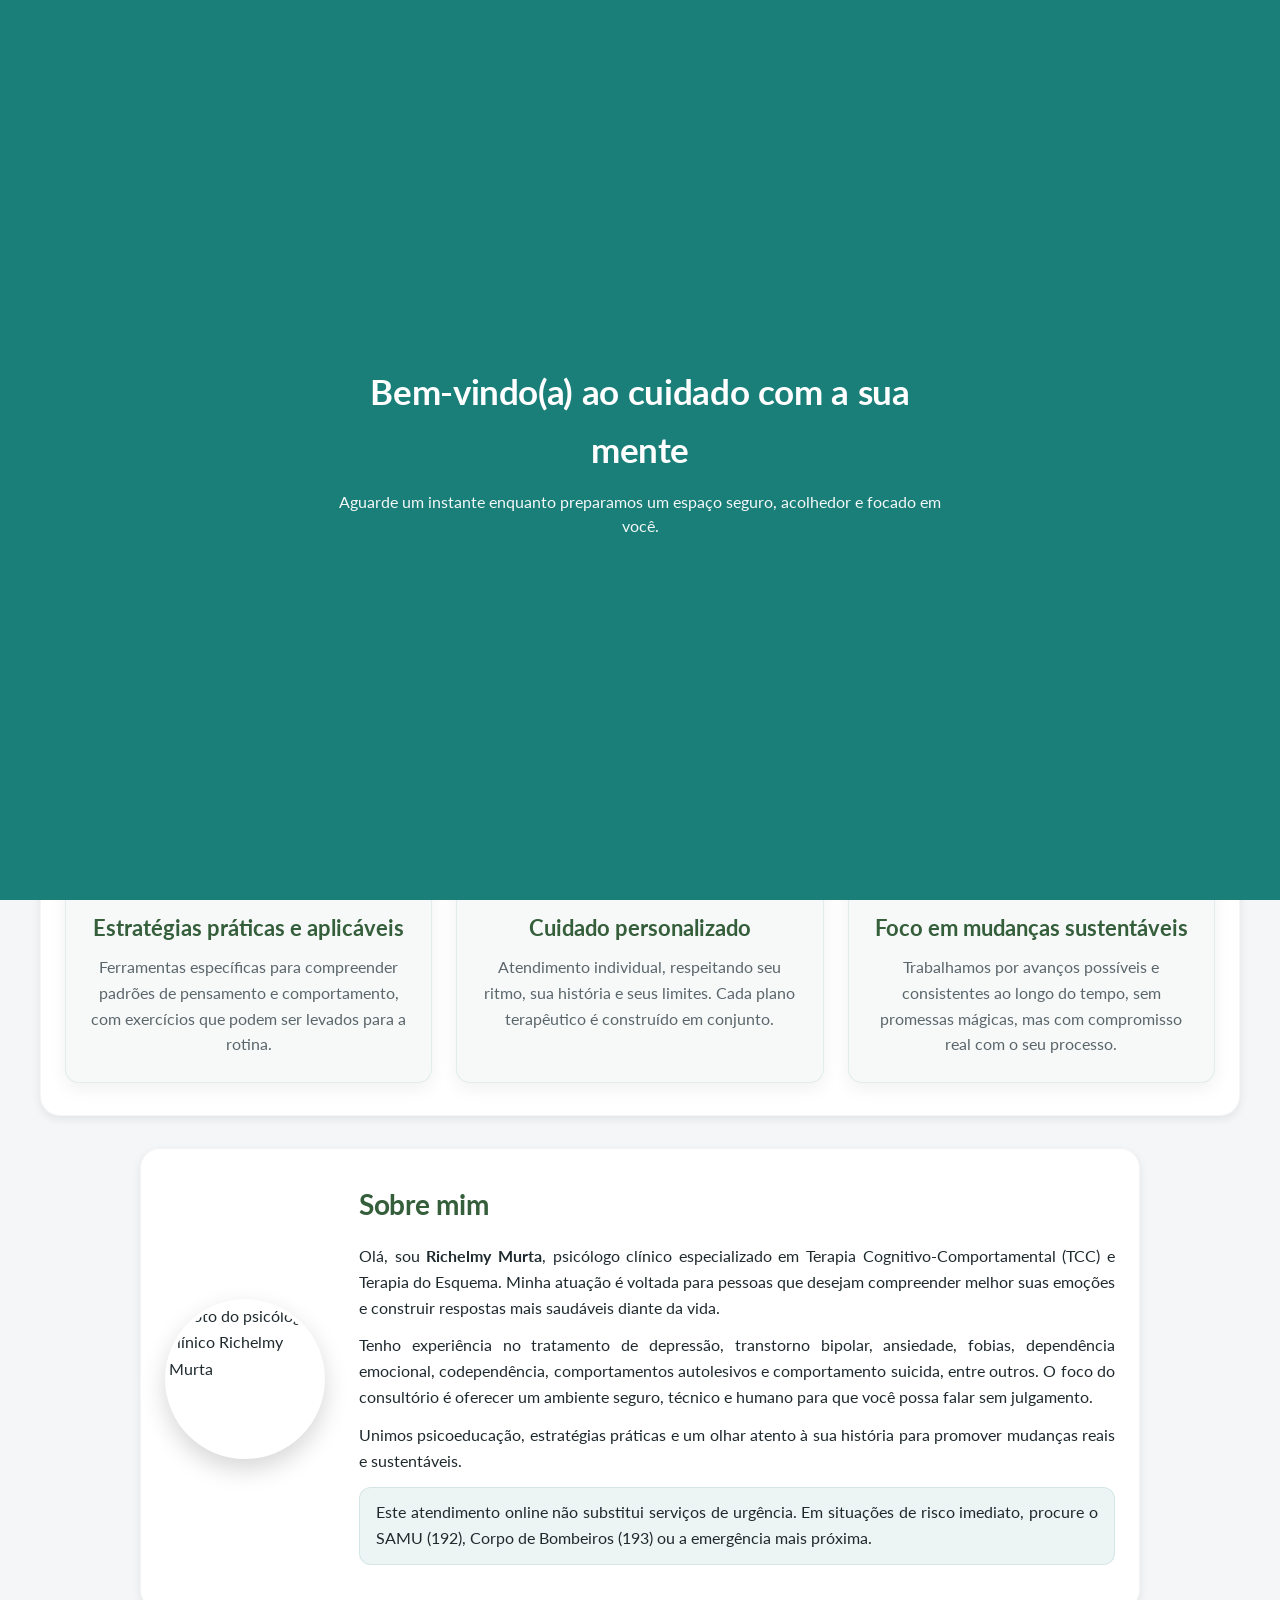
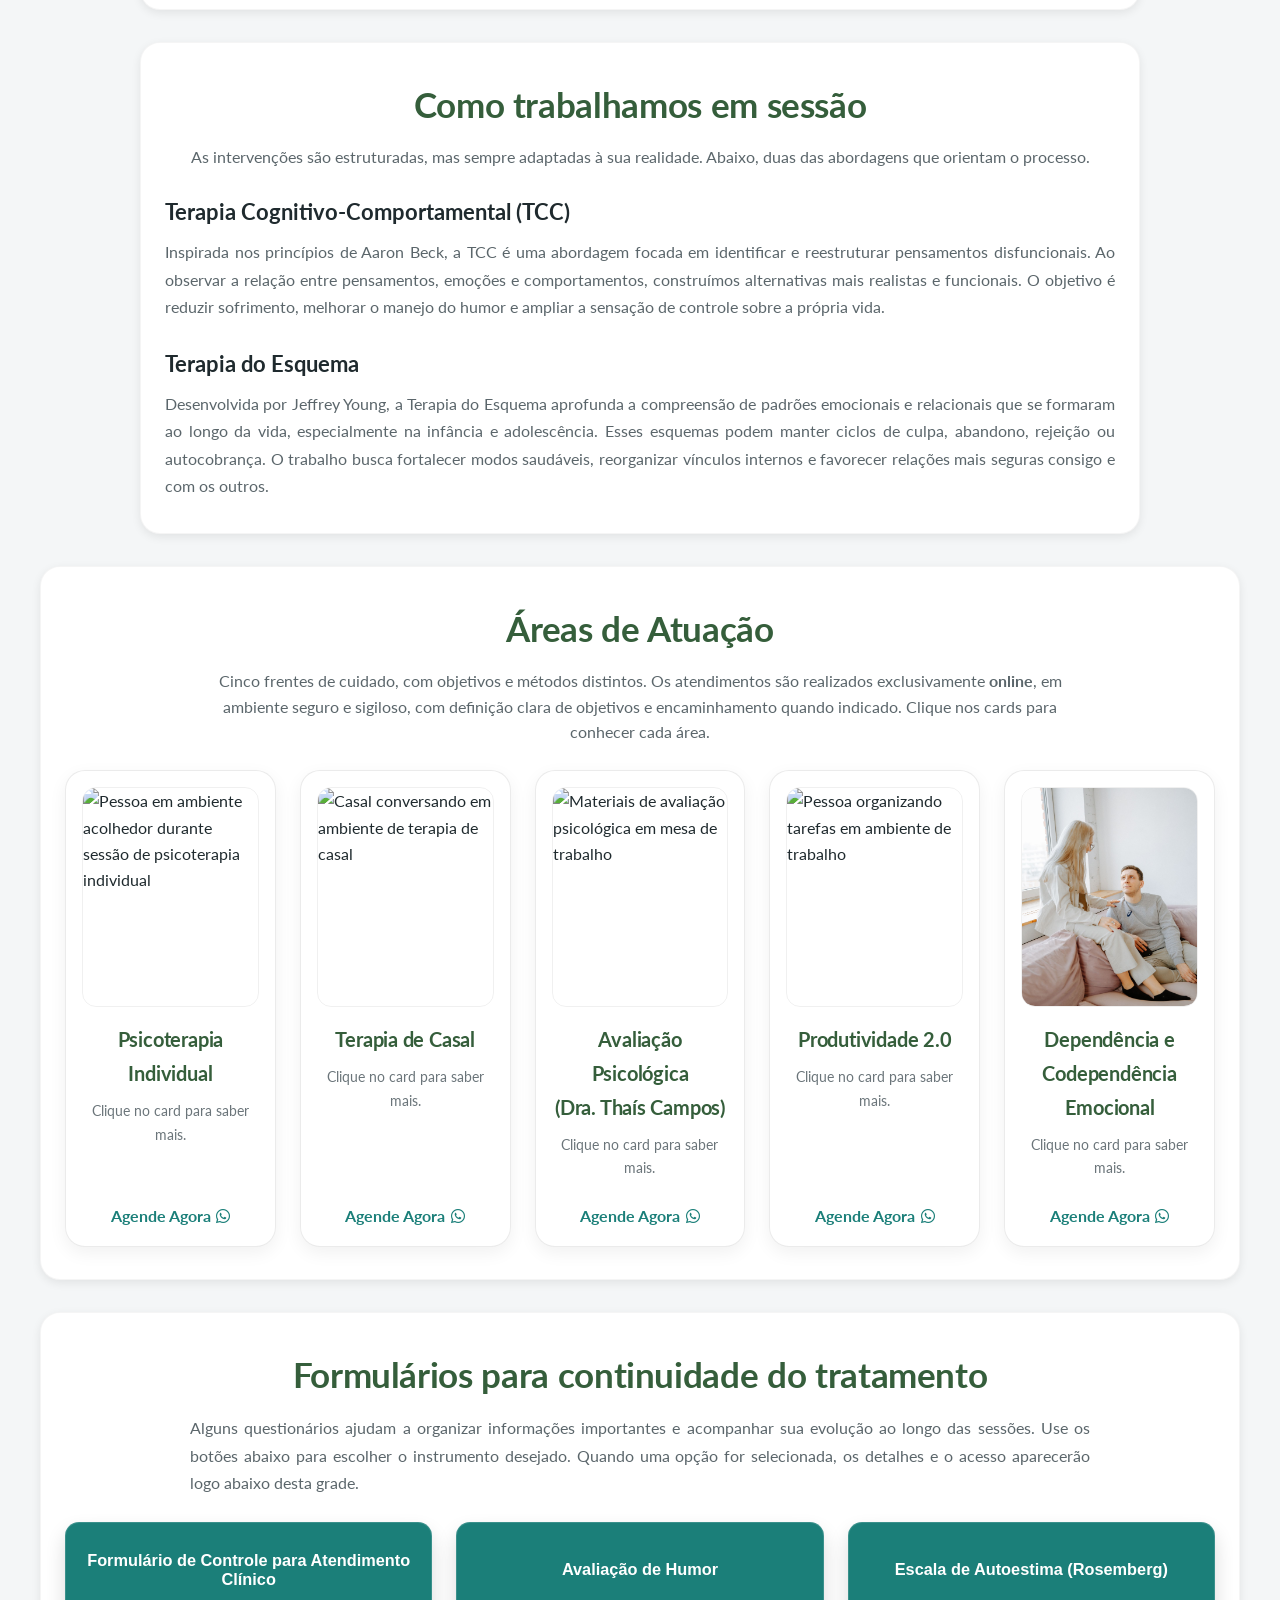
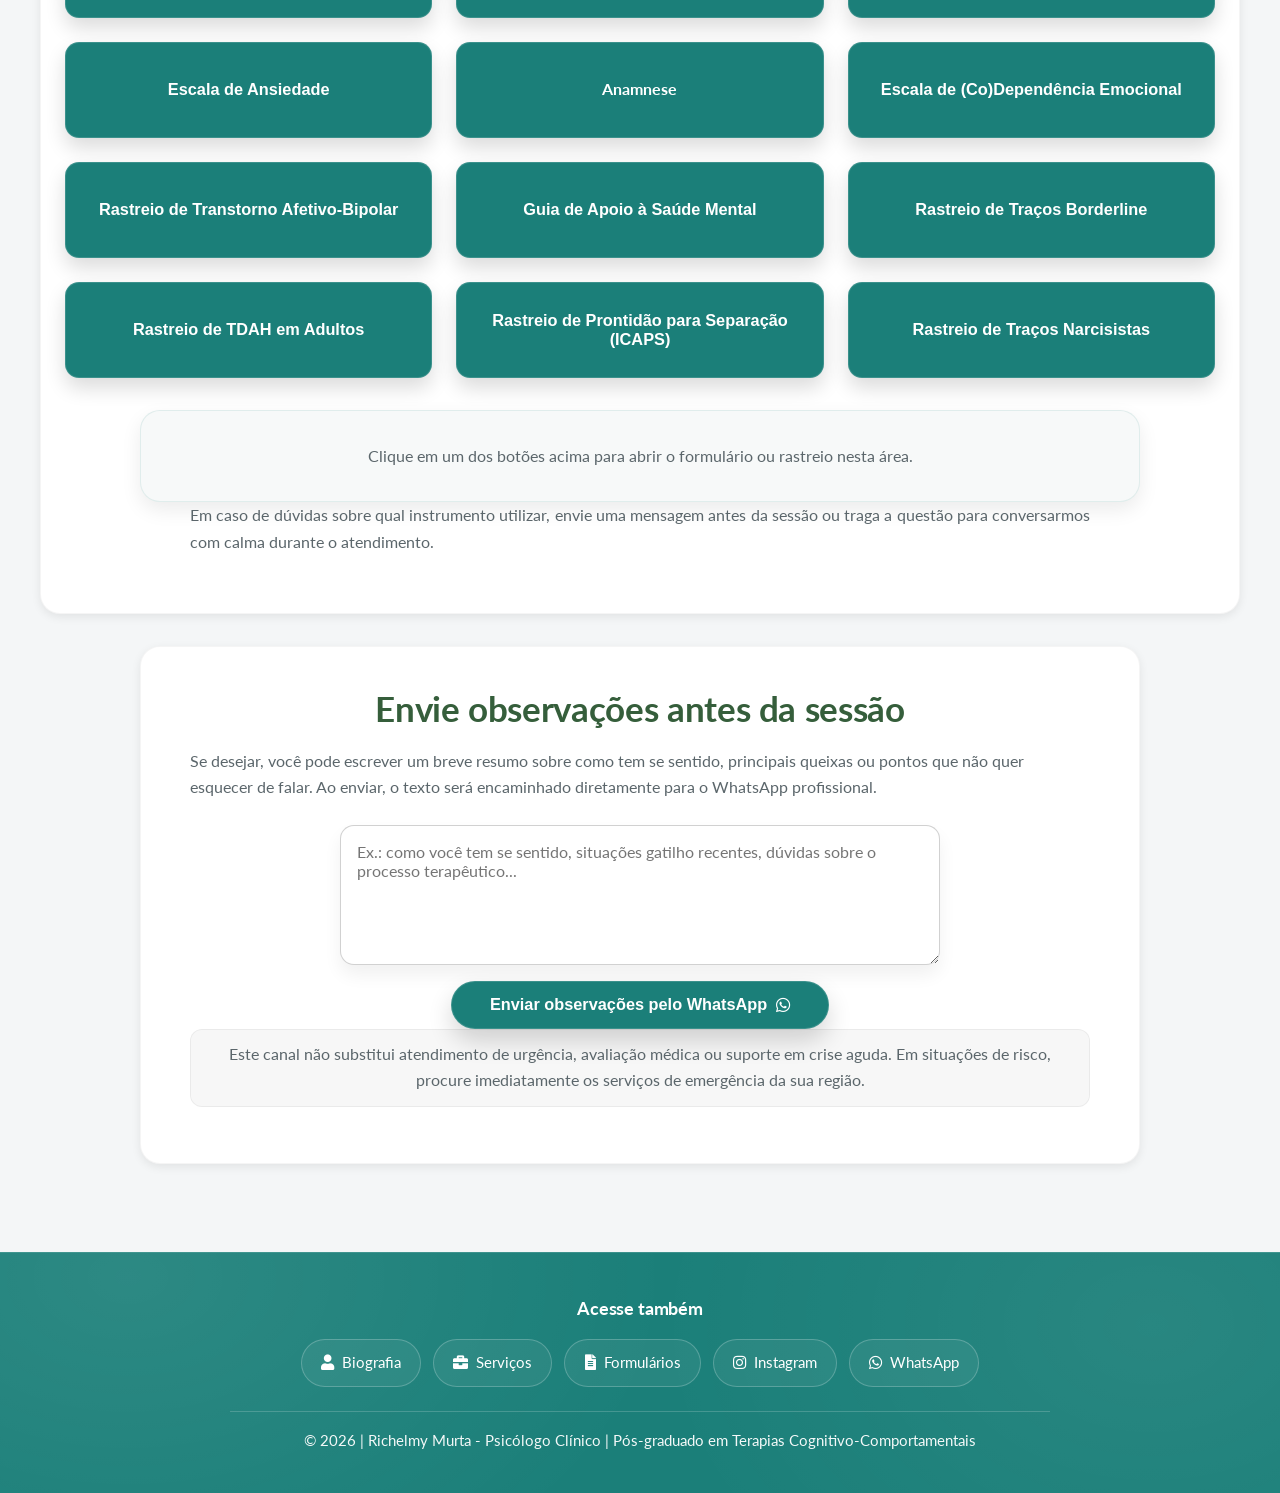
==== index.html @ b931e20b "Preserva BDI-II e normaliza entrada do hub" ====
<!DOCTYPE html>
<html lang="pt-BR">

<head>
    <!--
    CHANGELOG (refatoração premium)
    - UI/UX: tipografia com hierarchy (clamp), grid/spacing consistente, cards mais “premium”, footer refeito (mantendo texto obrigatório literal).
    - Acessibilidade: foco visível, melhorias de semântica, aria-expanded/aria-controls onde faz sentido, skip-link mantido, reduced-motion respeitado.
    - Performance: transições removidas do “*” global (evita custo), imagens com width/height (reduz CLS), Font Awesome com fallback via CDN, JS com guard-clauses.
    - Robustez (antifrágil): fallbacks de abertura do WhatsApp (popup-blocker), validações defensivas, degradação graciosa (noscript).
    - Preservado: splash (3s + fade), toggle cards de serviços (click/teclado), lógica de formulários (abrir/fechar + lazy-load iframe via data-src), envio de observações ao WhatsApp, botão “voltar ao topo”, IDs/âncoras e links originais.
  -->

    <!-- Meta Tags Essenciais -->
    <meta charset="UTF-8" />
    <meta http-equiv="X-UA-Compatible" content="IE=edge" />
    <meta name="viewport" content="width=device-width, initial-scale=1.0" />

    <title>Psicólogo Clínico | TCC & Terapia do Esquema</title>
    <meta name="description" content="Atendimento psicológico acolhedor em TCC e Terapia do Esquema para ansiedade, depressão, codependência emocional, comportamentos autolesivos e comportamento suicida. Consultas online." />

    <!-- Bloquear indexação em buscadores -->
    <meta name="robots" content="noindex, nofollow, noimageindex" />
    <meta name="googlebot" content="noindex, nofollow, noimageindex" />

    <!-- Open Graph para pré-visualização em WhatsApp / Redes -->
    <meta property="og:type" content="website" />
    <meta property="og:title" content="Psicólogo Clínico | TCC & Terapia do Esquema" />
    <meta property="og:description" content="Atendimento psicológico especializado, com foco em segurança emocional, clareza clínica e estratégias práticas para o seu dia a dia." />
    <meta property="og:image" content="https://i.pinimg.com/originals/8b/f8/ff/8bf8ff364dc447b4e60a9e8d92acbba3.jpg" />
    <meta property="og:url" content="https://ricmurtapsicologia.github.io/OnePage-Terapia/" />

    <meta name="theme-color" content="#1b7f79" />
    <link rel="icon" href="https://i.pinimg.com/originals/8b/f8/ff/8bf8ff364dc447b4e60a9e8d92acbba3.jpg" />

    <!-- Fonts -->
    <link rel="preconnect" href="https://fonts.googleapis.com" />
    <link rel="preconnect" href="https://fonts.gstatic.com" crossorigin />
    <link href="https://fonts.googleapis.com/css2?family=Lato:wght@400;700&display=swap" rel="stylesheet" />

    <!-- Font Awesome (fallback robusto via CDN + kit, sem depender de build) -->
    <link rel="stylesheet" href="https://cdnjs.cloudflare.com/ajax/libs/font-awesome/5.15.4/css/all.min.css" referrerpolicy="no-referrer" />
    <script src="https://kit.fontawesome.com/a076d05399.js" crossorigin="anonymous" defer></script>

    <!-- CSS Consolidado (premium + simetria) -->
    <style>
        /* =========================
       1) Design Tokens (TOC visual)
    ========================= */
        :root {
            --bg: #f4f6f7;
            --surface: #ffffff;
            --surface-2: #f7f9f9;

            --text: #1f2a2e;
            --muted: #5b666b;

            --brand: #1b7f79;
            --brand-2: #155f65;

            --accent: #e67e22;
            --accent-2: #d35400;

            --ok: rgba(27, 127, 121, 0.16);
            --ring: rgba(27, 127, 121, 0.35);

            --shadow-sm: 0 3px 10px rgba(0, 0, 0, 0.08);
            --shadow-md: 0 10px 24px rgba(0, 0, 0, 0.12);

            --radius-sm: 10px;
            --radius-md: 14px;
            --radius-xl: 20px;

            --container: 1200px;
            --container-narrow: 1000px;

            /* Sistema de espaçamento consistente */
            --s-1: 4px;
            --s-2: 8px;
            --s-3: 12px;
            --s-4: 16px;
            --s-5: 24px;
            --s-6: 32px;
            --s-7: 40px;

            /* Tipografia */
            --h1: clamp(2rem, 4vw, 3rem);
            --h2: clamp(1.6rem, 2.8vw, 2.2rem);
            --h3: clamp(1.15rem, 2.1vw, 1.4rem);
            --p: clamp(0.98rem, 1.15vw, 1.05rem);
            --small: 0.92rem;
        }

        /* =========================
       2) Reset + Base
    ========================= */
        *,
        *::before,
        *::after {
            box-sizing: border-box;
        }

        html {
            scroll-behavior: smooth;
            font-size: 16px;
        }

        body {
            margin: 0;
            font-family: "Lato", sans-serif;
            background: var(--bg);
            color: var(--text);
            line-height: 1.65;
            overflow-x: hidden;
            -webkit-font-smoothing: antialiased;
            -moz-osx-font-smoothing: grayscale;
            text-rendering: optimizeLegibility;
        }

        img {
            max-width: 100%;
            display: block;
        }

        a {
            color: inherit;
            text-underline-offset: 3px;
        }

        /* Transições: apenas onde agrega (evita custo global) */
        .tfx,
        a,
        button,
        .service,
        .benefit,
        .footer-link,
        .form-btn,
        .external-form-link {
            transition: background-color .25s ease, color .25s ease, border-color .25s ease, transform .25s ease, box-shadow .25s ease, opacity .25s ease;
        }

        /* Preferência de movimento reduzido */
        @media (prefers-reduced-motion: reduce) {
            html {
                scroll-behavior: auto;
            }

            .tfx,
            a,
            button,
            .service,
            .benefit,
            .footer-link,
            .form-btn,
            .external-form-link {
                transition: none !important;
            }

            * {
                animation-duration: 0.01ms !important;
                animation-iteration-count: 1 !important;
            }
        }

        /* =========================
       3) Utilitários
    ========================= */
        .container {
            width: min(100% - 2rem, var(--container));
            margin: 0 auto;
        }

        .container--narrow {
            width: min(100% - 2rem, var(--container-narrow));
            margin: 0 auto;
        }

        .sr-only {
            position: absolute !important;
            width: 1px;
            height: 1px;
            padding: 0;
            margin: -1px;
            overflow: hidden;
            clip: rect(0, 0, 0, 0);
            white-space: nowrap;
            border: 0;
        }

        /* Foco visível consistente */
        :focus-visible {
            outline: none;
            box-shadow: 0 0 0 4px var(--ring);
            border-radius: 10px;
        }

        /* =========================
       4) Skip link
    ========================= */
        .skip-link {
            position: absolute;
            top: -48px;
            left: 0;
            background: var(--brand);
            color: #fff;
            padding: 10px 16px;
            z-index: 10000;
            text-decoration: none;
            border-radius: 0 0 10px 0;
            font-size: 0.92rem;
        }

        .skip-link:focus-visible {
            top: 0;
        }

        /* =========================
       5) Splash
    ========================= */
        @keyframes fadeIn {
            from {
                opacity: 0;
                transform: translateY(18px);
            }

            to {
                opacity: 1;
                transform: translateY(0);
            }
        }

        @keyframes splashOut {
            from {
                opacity: 1;
            }

            to {
                opacity: 0;
                visibility: hidden;
            }
        }

        @keyframes sway {
            0% {
                transform: rotate(0deg);
            }

            50% {
                transform: rotate(2deg);
            }

            100% {
                transform: rotate(0deg);
            }
        }

        #splash {
            position: fixed;
            inset: 0;
            background: var(--brand);
            display: grid;
            place-items: center;
            text-align: center;
            color: #fff;
            z-index: 9999;
            padding: 0 1.5rem;
        }

        #splash .splash-inner {
            max-width: 620px;
            animation: fadeIn 0.9s ease-out;
        }

        #splash h1 {
            font-size: clamp(1.8rem, 3vw, 2.2rem);
            margin: 0 0 var(--s-3);
            letter-spacing: -0.01em;
        }

        #splash p {
            margin: 0 auto;
            font-size: 1rem;
            line-height: 1.5;
            opacity: .95;
        }

        /* =========================
       6) Hero
    ========================= */
        header.hero {
            background: url("https://i.pinimg.com/736x/21/c8/7e/21c87e56bbf43d40dc3605b175fafca3.jpg") no-repeat center/cover;
            min-height: 70vh;
            display: grid;
            place-items: center;
            position: relative;
            color: #fff;
        }

        header.hero::before {
            content: "";
            position: absolute;
            inset: 0;
            background: linear-gradient(180deg, rgba(27, 127, 121, .85), rgba(27, 127, 121, .78));
        }

        .hero-content {
            position: relative;
            z-index: 1;
            width: min(900px, 100% - 2rem);
            text-align: center;
            padding: 1.5rem 1rem;
            animation: fadeIn 1s ease-out;
        }

        .hero-tagline {
            font-size: 0.95rem;
            letter-spacing: 0.16em;
            text-transform: uppercase;
            margin: 0 0 var(--s-3);
            opacity: 0.92;
        }

        .hero-content h1 {
            font-size: var(--h1);
            margin: 0 0 var(--s-3);
            text-shadow: 0 10px 25px rgba(0, 0, 0, 0.35);
        }

        .hero-content p {
            font-size: clamp(1rem, 1.4vw, 1.12rem);
            margin: 0 0 var(--s-5);
            text-shadow: 0 8px 18px rgba(0, 0, 0, 0.25);
            opacity: 0.98;
        }

        .cta-button {
            background-color: var(--accent);
            color: #fff;
            padding: 0.9rem 2.4rem;
            border-radius: 999px;
            text-decoration: none;
            font-size: 1.05rem;
            box-shadow: 0 10px 24px rgba(0, 0, 0, 0.25);
            font-weight: 700;
            display: inline-flex;
            align-items: center;
            justify-content: center;
            gap: 0.55rem;
            border: 1px solid rgba(255, 255, 255, 0.18);
            backface-visibility: hidden;
        }

        .cta-button:hover,
        .cta-button:focus-visible {
            background-color: var(--accent-2);
            transform: translateY(-1px);
            animation: sway .5s ease-in-out;
        }

        /* =========================
       7) Seções / Cards
    ========================= */
        main {
            padding: var(--s-6) 0 calc(var(--s-7) + var(--s-4));
        }

        .section-shell {
            background: var(--surface);
            margin: 0 auto var(--s-6);
            padding: var(--s-6) var(--s-5);
            max-width: var(--container);
            border-radius: var(--radius-xl);
            box-shadow: var(--shadow-sm);
            border: 1px solid rgba(0, 0, 0, 0.04);
        }

        .section-shell--narrow {
            max-width: var(--container-narrow);
        }

        .section-title {
            font-size: var(--h2);
            color: #355e3b;
            margin: 0 0 var(--s-3);
            text-align: center;
            font-weight: 700;
            letter-spacing: -0.01em;
        }

        .section-subtitle {
            font-size: var(--p);
            margin: 0 auto var(--s-5);
            max-width: 900px;
            text-align: center;
            color: var(--muted);
        }

        /* Benefícios */
        .value-proposition .benefits {
            display: grid;
            grid-template-columns: repeat(3, minmax(0, 1fr));
            gap: var(--s-5);
            margin-top: var(--s-5);
        }

        .benefit {
            background: var(--surface-2);
            padding: var(--s-5);
            border-radius: var(--radius-md);
            text-align: center;
            box-shadow: 0 6px 18px rgba(0, 0, 0, 0.06);
            border: 1px solid rgba(27, 127, 121, 0.10);
        }

        .benefit i {
            font-size: 2rem;
            color: var(--brand);
            margin-bottom: var(--s-3);
        }

        .benefit h3 {
            font-size: var(--h3);
            margin: 0 0 var(--s-2);
            color: #355e3b;
        }

        .benefit p {
            font-size: var(--p);
            color: var(--muted);
            margin: 0;
        }

        /* Biografia */
        .biography {
            display: grid;
            grid-template-columns: 170px 1fr;
            gap: var(--s-5);
            align-items: center;
        }

        .biography img {
            width: 160px;
            height: 160px;
            border-radius: 999px;
            object-fit: cover;
            box-shadow: 0 10px 24px rgba(0, 0, 0, 0.16);
            border: 4px solid rgba(255, 255, 255, 0.7);
            background: #fff;
        }

        .biography-content h2 {
            font-size: clamp(1.45rem, 2.2vw, 2rem);
            margin: 0 0 var(--s-4);
            color: #355e3b;
            font-weight: 700;
            letter-spacing: -0.01em;
        }

        .biography-content p {
            font-size: var(--p);
            text-align: justify;
            margin: 0 0 var(--s-3);
            color: var(--text);
        }

        .bio-note {
            font-size: var(--small);
            color: #586469;
            margin-top: var(--s-2);
            padding: var(--s-3) var(--s-4);
            border-radius: 12px;
            background: rgba(27, 127, 121, 0.08);
            border: 1px solid rgba(27, 127, 121, 0.12);
        }

        /* Intervenções */
        .approach-box+.approach-box {
            margin-top: var(--s-5);
        }

        .approach-box h3 {
            font-size: var(--h3);
            margin: 0 0 var(--s-2);
            color: var(--text);
            font-weight: 700;
        }

        .approach-box p {
            font-size: var(--p);
            line-height: 1.75;
            text-align: justify;
            color: var(--muted);
            margin: 0;
        }

        /* =========================
       8) Serviços
    ========================= */
        .services-list {
            display: grid;
            grid-template-columns: repeat(5, minmax(0, 1fr));
            gap: var(--s-5);
            margin-top: var(--s-5);
            align-items: stretch;
        }

        .service {
            background: var(--surface);
            padding: var(--s-4);
            border-radius: var(--radius-xl);
            border: 1px solid rgba(0, 0, 0, 0.08);
            cursor: pointer;
            box-shadow: 0 6px 18px rgba(0, 0, 0, 0.06);
            outline: none;
            display: flex;
            flex-direction: column;
            position: relative;
            min-height: 100%;
            transform: translateZ(0);
        }

        .service:hover {
            transform: translateY(-4px);
            border-color: rgba(27, 127, 121, 0.35);
            box-shadow: var(--shadow-md);
        }

        .service:focus-visible {
            border-color: var(--brand);
            box-shadow: 0 0 0 4px rgba(27, 127, 121, 0.18), var(--shadow-md);
        }

        .service img {
            width: 100%;
            height: 220px;
            object-fit: cover;
            border-radius: 14px;
            margin-bottom: var(--s-4);
            border: 1px solid rgba(0, 0, 0, 0.06);
        }

        .service h3 {
            font-size: clamp(1.08rem, 1.6vw, 1.3rem);
            margin: 0 0 var(--s-2);
            color: #355e3b;
            font-weight: 700;
            text-align: center;
            letter-spacing: -0.01em;
        }

        /* Correção premium (sem alterar lógica): tip visível e texto detalhado mantém o toggle */
        .service .service-tip {
            font-size: 0.9rem;
            text-align: center;
            color: #6b757a;
            margin: 0 0 var(--s-2);
        }

        /* Detalhes do serviço: apenas este parágrafo abre/fecha */
        .service .service-detail {
            font-size: 0.98rem;
            text-align: justify;
            margin: var(--s-2) 0 0;
            line-height: 1.65;
            color: var(--muted);
            display: none;
        }

        .service.is-open .service-detail {
            display: block;
        }

        .service-cta {
            display: inline-flex;
            align-items: center;
            justify-content: center;
            margin-top: auto;
            text-decoration: none;
            font-weight: 700;
            color: var(--brand);
            font-size: 0.98rem;
            padding-top: var(--s-4);
            gap: 0.35rem;
        }

        .service-cta:hover,
        .service-cta:focus-visible {
            text-decoration: underline;
        }

        /* =========================
       9) Formulários
    ========================= */
        .content-description,
        .final-words {
            max-width: 900px;
            margin: 0 auto var(--s-5);
            text-align: justify;
            font-size: var(--p);
            line-height: 1.75;
            color: var(--muted);
        }

        .form-links {
            display: grid;
            grid-template-columns: repeat(3, minmax(0, 1fr));
            gap: var(--s-5);
            margin: var(--s-5) 0 var(--s-6);
        }

        .form-btn {
            display: grid;
            place-items: center;
            padding: 1rem 1rem;
            font-size: 1.02rem;
            color: #ffffff;
            background-color: var(--brand);
            border-radius: var(--radius-md);
            text-decoration: none;
            min-height: 96px;
            text-align: center;
            border: 1px solid rgba(255, 255, 255, 0.14);
            cursor: pointer;
            box-shadow: 0 10px 20px rgba(0, 0, 0, 0.14);
            width: 100%;
        }

        .form-btn:hover,
        .form-btn:focus-visible {
            transform: translateY(-3px);
            box-shadow: 0 18px 26px rgba(0, 0, 0, 0.18);
            background-color: var(--brand-2);
        }

        .form-btn.active {
            background-color: var(--brand-2);
            box-shadow: 0 18px 28px rgba(0, 0, 0, 0.22);
            border-color: rgba(255, 255, 255, 0.25);
        }

        .form-btn strong {
            font-weight: 700;
        }

        .forms-detail-area {
            max-width: var(--container-narrow);
            margin: 0 auto;
            background: var(--surface-2);
            border-radius: var(--radius-xl);
            padding: var(--s-6) var(--s-5);
            box-shadow: 0 8px 20px rgba(0, 0, 0, 0.08);
            border: 1px solid rgba(27, 127, 121, 0.10);
        }

        .forms-hint {
            text-align: center;
            font-size: 1rem;
            color: var(--muted);
            margin: 0;
        }

        .forms-hint.hidden {
            display: none;
        }

        .form-detail {
            display: none;
        }

        .form-detail.active {
            display: block;
        }

        .form-detail h3 {
            font-size: clamp(1.15rem, 1.6vw, 1.3rem);
            color: #355e3b;
            margin: 0 0 var(--s-4);
            text-align: center;
        }

        .form-iframe-wrapper {
            width: 100%;
            border-radius: 14px;
            overflow: hidden;
            border: 1px solid rgba(0, 0, 0, 0.06);
            background: #fff;
            box-shadow: 0 8px 18px rgba(0, 0, 0, 0.10);
        }

        .form-iframe-wrapper iframe {
            width: 100%;
            border: none;
            display: block;
        }

        .external-form-text {
            font-size: 1rem;
            margin: 0 0 var(--s-3);
            text-align: center;
            color: var(--muted);
        }

        .external-form-link {
            display: inline-block;
            margin-top: var(--s-3);
            padding: 0.75rem 1.7rem;
            border-radius: 999px;
            background-color: var(--brand);
            color: #ffffff;
            text-decoration: none;
            font-weight: 700;
            font-size: 0.98rem;
            border: 1px solid rgba(255, 255, 255, 0.14);
            box-shadow: 0 10px 18px rgba(0, 0, 0, 0.12);
        }

        .external-form-link:hover,
        .external-form-link:focus-visible {
            background-color: var(--brand-2);
            transform: translateY(-2px);
            box-shadow: 0 18px 26px rgba(0, 0, 0, 0.18);
        }

        /* =========================
       10) Observações (WhatsApp)
    ========================= */
        .observations p {
            font-size: var(--p);
            margin: 0 auto var(--s-5);
            max-width: 900px;
            color: var(--muted);
        }

        .obs-form {
            display: grid;
            gap: var(--s-4);
            justify-items: center;
        }

        .obs-form textarea {
            width: min(600px, 100%);
            padding: 1rem;
            border: 1px solid rgba(0, 0, 0, 0.18);
            border-radius: var(--radius-md);
            font-size: 1rem;
            min-height: 140px;
            font-family: "Lato", sans-serif;
            resize: vertical;
            background: #fff;
            box-shadow: 0 10px 18px rgba(0, 0, 0, 0.06);
        }

        .obs-form textarea:focus-visible {
            border-color: rgba(27, 127, 121, 0.7);
            box-shadow: 0 0 0 4px rgba(27, 127, 121, 0.14), 0 10px 18px rgba(0, 0, 0, 0.06);
        }

        .obs-form button {
            background-color: var(--brand);
            color: #ffffff;
            padding: 0.85rem 2.4rem;
            border: 1px solid rgba(255, 255, 255, 0.14);
            border-radius: 999px;
            font-size: 1.02rem;
            cursor: pointer;
            display: inline-flex;
            align-items: center;
            justify-content: center;
            gap: 0.55rem;
            font-weight: 700;
            box-shadow: 0 12px 24px rgba(0, 0, 0, 0.16);
        }

        .obs-form button:hover,
        .obs-form button:focus-visible {
            background-color: var(--brand-2);
            transform: translateY(-2px);
            animation: sway 0.5s ease-in-out;
        }

        .obs-note {
            margin-top: var(--s-4);
            font-size: var(--small);
            color: #586469;
            text-align: center;
            max-width: 720px;
            margin-left: auto;
            margin-right: auto;
            padding: var(--s-3) var(--s-4);
            border-radius: 12px;
            background: rgba(0, 0, 0, 0.03);
            border: 1px solid rgba(0, 0, 0, 0.05);
        }

        /* =========================
       11) Footer premium (texto obrigatório literal mantido)
    ========================= */
        footer.footer {
            background: radial-gradient(1200px 800px at 10% 10%, rgba(255, 255, 255, 0.08), transparent 45%),
                radial-gradient(900px 650px at 90% 30%, rgba(255, 255, 255, 0.06), transparent 55%),
                var(--brand);
            color: #ffffff;
            padding: var(--s-7) 1rem;
            text-align: center;
            font-size: 0.95rem;
            line-height: 1.65;
            border-top: 1px solid rgba(255, 255, 255, 0.14);
        }

        .footer-container {
            max-width: var(--container);
            margin: 0 auto;
        }

        .footer-top {
            display: grid;
            gap: var(--s-4);
            justify-items: center;
            margin-bottom: var(--s-5);
        }

        .footer-title {
            font-size: 1.15rem;
            font-weight: 700;
            margin: 0;
            letter-spacing: -0.01em;
        }

        .footer-links {
            display: flex;
            flex-wrap: wrap;
            justify-content: center;
            gap: var(--s-3);
            margin: 0;
            padding: 0;
        }

        .footer-link {
            color: #ffffff;
            text-decoration: none;
            font-size: 0.95rem;
            padding: 0.65rem 1.2rem;
            border: 1px solid rgba(255, 255, 255, 0.22);
            border-radius: 999px;
            display: inline-flex;
            align-items: center;
            gap: 0.5rem;
            background: rgba(255, 255, 255, 0.06);
        }

        .footer-link:hover,
        .footer-link:focus-visible {
            background: rgba(255, 255, 255, 0.12);
            border-color: rgba(255, 255, 255, 0.35);
            transform: translateY(-2px);
        }

        .footer-divider {
            height: 1px;
            width: min(820px, 100%);
            margin: var(--s-5) auto var(--s-4);
            background: rgba(255, 255, 255, 0.18);
            border: 0;
        }

        .footer-text {
            margin: 0;
            opacity: 0.95;
        }

        /* =========================
       12) Botão flutuante topo
    ========================= */
        #scrollTopBtn {
            position: fixed;
            right: 24px;
            bottom: 24px;
            border-radius: 999px;
            border: 1px solid rgba(255, 255, 255, 0.18);
            background-color: var(--brand);
            color: #ffffff;
            display: inline-flex;
            align-items: center;
            justify-content: center;
            padding: 0.55rem 0.95rem;
            gap: 0.5rem;
            box-shadow: 0 14px 26px rgba(0, 0, 0, 0.22);
            cursor: pointer;
            opacity: 0;
            visibility: hidden;
            z-index: 9000;
            font-size: 0.9rem;
            transform: translateY(6px);
        }

        #scrollTopBtn:hover,
        #scrollTopBtn:focus-visible {
            background-color: var(--brand-2);
            transform: translateY(2px);
        }

        #scrollTopBtn.show {
            opacity: 1;
            visibility: visible;
            transform: translateY(0);
        }

        .scroll-label {
            font-weight: 700;
            font-size: 0.85rem;
        }

        /* =========================
       13) Responsividade
    ========================= */
        @media (max-width: 1024px) {
            .services-list {
                grid-template-columns: repeat(2, minmax(0, 1fr));
            }

            .value-proposition .benefits {
                grid-template-columns: repeat(2, minmax(0, 1fr));
            }
        }

        @media (max-width: 900px) {
            .form-links {
                grid-template-columns: repeat(2, minmax(0, 1fr));
            }

            .section-shell {
                padding: var(--s-6) var(--s-4);
            }

            .biography {
                grid-template-columns: 1fr;
                justify-items: center;
                text-align: center;
            }

            .biography-content p {
                text-align: justify;
            }
        }

        @media (max-width: 600px) {
            header.hero {
                min-height: 65vh;
            }

            .form-links {
                grid-template-columns: 1fr;
            }

            .services-list {
                grid-template-columns: 1fr;
            }

            .value-proposition .benefits {
                grid-template-columns: 1fr;
            }

            #scrollTopBtn {
                right: 18px;
                bottom: 18px;
            }
        }
    </style>
</head>

<body>
    <a href="#conteudo-principal" class="skip-link">Ir direto para o conteúdo</a>

    <noscript>
        <div style="background:#fff3cd;color:#664d03;border:1px solid #ffecb5;padding:14px 16px;margin:16px;border-radius:12px;width:min(100% - 2rem, 1000px);margin-left:auto;margin-right:auto;">
            Para abrir os questionários digitais e enviar observações pelo WhatsApp, é necessário ativar o JavaScript no seu navegador.
        </div>
    </noscript>

    <!-- SPLASH SCREEN -->
    <div id="splash" aria-label="Tela de carregamento inicial">
        <div class="splash-inner">
            <h1>Bem-vindo(a) ao cuidado com a sua mente</h1>
            <p>Aguarde um instante enquanto preparamos um espaço seguro, acolhedor e focado em você.</p>
        </div>
    </div>

    <!-- HEADER / HERO -->
    <header class="hero" role="banner">
        <div class="hero-content">
            <p class="hero-tagline">Atendimento psicológico clínico online</p>
            <h1>Transforme Sua Vida Hoje!</h1>
            <p>Supere desafios emocionais com intervenções práticas e personalizadas que promovem equilíbrio e bem-estar.</p>
            <a href="#forms" class="cta-button">
                <span>Agende Sua Consulta Agora</span>
                <i class="fas fa-arrow-down" aria-hidden="true"></i>
            </a>
        </div>
    </header>

    <main id="conteudo-principal" class="container">
        <!-- PROPOSTA DE VALOR / BENEFÍCIOS -->
        <section class="section-shell value-proposition" aria-labelledby="sec-beneficios">
            <h2 id="sec-beneficios" class="section-title">Por que buscar este atendimento psicológico?</h2>
            <p class="section-subtitle">
                Mais do que “conversar sobre problemas”, trabalhamos juntos para organizar pensamentos, regular emoções e construir respostas novas diante de situações antigas.
            </p>
            <div class="benefits">
                <div class="benefit">
                    <i class="fas fa-brain" aria-hidden="true"></i>
                    <h3>Estratégias práticas e aplicáveis</h3>
                    <p>Ferramentas específicas para compreender padrões de pensamento e comportamento, com exercícios que podem ser levados para a rotina.</p>
                </div>
                <div class="benefit">
                    <i class="fas fa-heart" aria-hidden="true"></i>
                    <h3>Cuidado personalizado</h3>
                    <p>Atendimento individual, respeitando seu ritmo, sua história e seus limites. Cada plano terapêutico é construído em conjunto.</p>
                </div>
                <div class="benefit">
                    <i class="fas fa-chart-line" aria-hidden="true"></i>
                    <h3>Foco em mudanças sustentáveis</h3>
                    <p>Trabalhamos por avanços possíveis e consistentes ao longo do tempo, sem promessas mágicas, mas com compromisso real com o seu processo.</p>
                </div>
            </div>
        </section>

        <!-- SOBRE / BIOGRAFIA -->
        <section class="section-shell section-shell--narrow biography container--narrow" id="biografia" aria-labelledby="sec-sobre">
            <img src="https://i.pinimg.com/736x/da/b5/63/dab56383e5343799dcd4df87a4675918.jpg" alt="Foto do psicólogo clínico Richelmy Murta" width="160" height="160" loading="lazy" decoding="async" />
            <div class="biography-content">
                <h2 id="sec-sobre">Sobre mim</h2>
                <p>Olá, sou <strong>Richelmy Murta</strong>, psicólogo clínico especializado em Terapia Cognitivo-Comportamental (TCC) e Terapia do Esquema. Minha atuação é voltada para pessoas que desejam compreender melhor suas emoções e construir respostas mais saudáveis diante da vida.</p>
                <p>Tenho experiência no tratamento de depressão, transtorno bipolar, ansiedade, fobias, dependência emocional, codependência, comportamentos autolesivos e comportamento suicida, entre outros. O foco do consultório é oferecer um ambiente seguro, técnico e humano para que você possa falar sem julgamento.</p>
                <p>Unimos psicoeducação, estratégias práticas e um olhar atento à sua história para promover mudanças reais e sustentáveis.</p>
                <p class="bio-note">Este atendimento online não substitui serviços de urgência. Em situações de risco imediato, procure o SAMU (192), Corpo de Bombeiros (193) ou a emergência mais próxima.</p>
            </div>
        </section>

        <!-- INTERVENÇÕES TERAPÊUTICAS -->
        <section class="section-shell section-shell--narrow approaches container--narrow" id="terapia" aria-labelledby="sec-intervencoes">
            <h2 id="sec-intervencoes" class="section-title">Como trabalhamos em sessão</h2>
            <p class="section-subtitle">
                As intervenções são estruturadas, mas sempre adaptadas à sua realidade. Abaixo, duas das abordagens que orientam o processo.
            </p>
            <div class="approach-box">
                <h3>Terapia Cognitivo-Comportamental (TCC)</h3>
                <p>Inspirada nos princípios de Aaron Beck, a TCC é uma abordagem focada em identificar e reestruturar pensamentos disfuncionais. Ao observar a relação entre pensamentos, emoções e comportamentos, construímos alternativas mais realistas e funcionais. O objetivo é reduzir sofrimento, melhorar o manejo do humor e ampliar a sensação de controle sobre a própria vida.</p>
            </div>
            <div class="approach-box">
                <h3>Terapia do Esquema</h3>
                <p>Desenvolvida por Jeffrey Young, a Terapia do Esquema aprofunda a compreensão de padrões emocionais e relacionais que se formaram ao longo da vida, especialmente na infância e adolescência. Esses esquemas podem manter ciclos de culpa, abandono, rejeição ou autocobrança. O trabalho busca fortalecer modos saudáveis, reorganizar vínculos internos e favorecer relações mais seguras consigo e com os outros.</p>
            </div>
        </section>

        <!-- SERVIÇOS TERAPÊUTICOS -->
        <section class="section-shell services" id="servicos" aria-labelledby="sec-servicos">
            <h2 id="sec-servicos" class="section-title">Áreas de Atuação</h2>
            <p class="section-subtitle">
                Cinco frentes de cuidado, com objetivos e métodos distintos. Os atendimentos são realizados exclusivamente <strong>online</strong>, em ambiente seguro e sigiloso, com definição clara de objetivos e encaminhamento quando indicado. Clique nos cards para conhecer cada área.
            </p>

            <div class="services-list">
                <article class="service" tabindex="0" aria-label="Psicoterapia individual, clique para ver mais detalhes" aria-expanded="false">
                    <img src="https://i.pinimg.com/originals/8b/f8/ff/8bf8ff364dc447b4e60a9e8d92acbba3.jpg" alt="Pessoa em ambiente acolhedor durante sessão de psicoterapia individual" width="640" height="420" loading="lazy" decoding="async" />
                    <h3>Psicoterapia Individual</h3>
                    <p class="service-tip">Clique no card para saber mais.</p>
                    <p class="service-detail" aria-hidden="true">Processo clínico estruturado para compreender padrões de pensamento, emoção e comportamento e construir estratégias compatíveis com seus objetivos. Pode abordar ansiedade, depressão, luto, dificuldades relacionais, regulação emocional, traumas e momentos de transição, com acompanhamento individualizado e revisão periódica do plano terapêutico.</p>
                    <a href="https://api.whatsapp.com/send?phone=5535984640729&text=Olá,%20gostaria%20de%20agendar%20uma%20consulta%20de%20psicoterapia%20individual%20online." class="service-cta">
                        <span>Agende Agora</span>
                        <i class="fab fa-whatsapp" aria-hidden="true"></i>
                    </a>
                </article>

                <article class="service" tabindex="0" aria-label="Terapia de casal, clique para ver mais detalhes" aria-expanded="false">
                    <img src="https://i.pinimg.com/originals/a5/34/0b/a5340bc6c723203b8a4b3d0196c3f1a4.jpg" alt="Casal conversando em ambiente de terapia de casal" width="640" height="420" loading="lazy" decoding="async" />
                    <h3>Terapia de Casal</h3>
                    <p class="service-tip">Clique no card para saber mais.</p>
                    <p class="service-detail" aria-hidden="true">Atendimento voltado à compreensão dos ciclos de conflito, comunicação e necessidades relacionais do casal. O trabalho busca ampliar diálogo, clareza de acordos e capacidade de tomada de decisão, seja para reconstruir o vínculo, reorganizar a convivência ou atravessar processos de separação com maior consciência e respeito.</p>
                    <a href="https://api.whatsapp.com/send?phone=5535984640729&text=Olá,%20gostaria%20de%20agendar%20uma%20sessão%20online%20de%20terapia%20de%20casal." class="service-cta">
                        <span>Agende Agora</span>
                        <i class="fab fa-whatsapp" aria-hidden="true"></i>
                    </a>
                </article>

                <article class="service" tabindex="0" aria-label="Avaliação psicológica com a Dra. Thaís Campos, clique para ver mais detalhes" aria-expanded="false">
                    <img src="https://i.pinimg.com/originals/c4/13/5f/c4135fa75b6a0f990413a9f0b8c5e14c.jpg" alt="Materiais de avaliação psicológica em mesa de trabalho" width="640" height="420" loading="lazy" decoding="async" />
                    <h3>Avaliação Psicológica<br />(Dra. Thaís Campos)</h3>
                    <p class="service-tip">Clique no card para saber mais.</p>
                    <p class="service-detail" aria-hidden="true">Processo técnico conduzido pela Dra. Thaís Campos, com definição de demanda, seleção de métodos e integração das informações obtidas. Pode contribuir para a compreensão de aspectos emocionais, cognitivos e comportamentais, formulação de hipóteses e planejamento de condutas, dentro dos limites éticos e técnicos da avaliação psicológica.</p>
                    <a href="https://api.whatsapp.com/send?phone=5535984647323&text=Olá,%20gostaria%20de%20agendar%20uma%20avaliação%20psicológica%20online." class="service-cta">
                        <span>Agende Agora</span>
                        <i class="fab fa-whatsapp" aria-hidden="true"></i>
                    </a>
                </article>

                <article class="service" tabindex="0" aria-label="Programa Produtividade 2.0, clique para ver mais detalhes" aria-expanded="false">
                    <img src="https://images.pexels.com/photos/2102416/pexels-photo-2102416.jpeg?auto=compress&cs=tinysrgb&dpr=2&h=750&w=1260" alt="Pessoa organizando tarefas em ambiente de trabalho" width="640" height="420" loading="lazy" decoding="async" />
                    <h3>Produtividade 2.0</h3>
                    <p class="service-tip">Clique no card para saber mais.</p>
                    <p class="service-detail" aria-hidden="true">Programa voltado à relação entre desempenho, organização e saúde emocional. Trabalha planejamento de rotina, prioridades, atenção, procrastinação, limites e prevenção de sobrecarga, buscando um modo de produzir com mais consistência sem transformar produtividade em autocobrança permanente.</p>
                    <a href="https://api.whatsapp.com/send?phone=5535984640729&text=Olá,%20gostaria%20de%20agendar%20uma%20consulta%20online%20do%20programa%20Produtividade%202.0." class="service-cta">
                        <span>Agende Agora</span>
                        <i class="fab fa-whatsapp" aria-hidden="true"></i>
                    </a>
                </article>

      <article class="service" tabindex="0" aria-label="Dependência e codependência emocional, clique para ver mais detalhes" aria-expanded="false">
          <img src="assets/dependencia-codependencia-casal-v2.jpg?v=2026090604" alt="Homem e mulher em momento de apoio emocional, vínculo e conversa acolhedora" width="640" height="420" loading="lazy" decoding="async" />
          <h3>Dependência e Codependência Emocional</h3>
          <p class="service-tip">Clique no card para saber mais.</p>
          <p class="service-detail" aria-hidden="true">Atendimento voltado a padrões de vínculo marcados por medo de abandono, dificuldade de estabelecer limites, necessidade excessiva de validação, autocancelamento ou permanência em relações que geram sofrimento. O processo busca ampliar autonomia emocional, reconhecer padrões repetitivos, fortalecer limites e construir relações mais recíprocas e seguras, sem reduzir a história da pessoa a um rótulo.</p>
          <a href="https://api.whatsapp.com/send?phone=5535984640729&amp;text=Ol%C3%A1%2C%20gostaria%20de%20saber%20mais%20sobre%20atendimento%20para%20depend%C3%AAncia%20e%20codepend%C3%AAncia%20emocional." class="service-cta">
              <span>Agende Agora</span>
              <i class="fab fa-whatsapp" aria-hidden="true"></i>
          </a>
      </article>
            </div>
        </section>

        <!-- Seção de Formulários -->
        <section class="section-shell content" id="forms" aria-labelledby="sec-formularios">
            <h2 id="sec-formularios" class="section-title">Formulários para continuidade do tratamento</h2>
            <p class="content-description">
                Alguns questionários ajudam a organizar informações importantes e acompanhar sua evolução ao longo das sessões. Use os botões abaixo para escolher o instrumento desejado. Quando uma opção for selecionada, os detalhes e o acesso aparecerão logo abaixo desta grade.
            </p>

            <!-- BOTÕES EM GRADE -->
            <div class="form-links">
                <button class="form-btn" type="button" data-target="form-controle"><strong>Formulário de Controle para Atendimento Clínico</strong></button>
                <button class="form-btn" type="button" data-target="form-humor"><strong>Avaliação de Humor</strong></button>
                <button class="form-btn" type="button" data-target="form-autoestima"><strong>Escala de Autoestima (Rosemberg)</strong></button>
                <button class="form-btn" type="button" data-target="form-ansiedade"><strong>Escala de Ansiedade</strong></button>
                <a class="form-btn" href="./anamnese.html"><strong>Anamnese</strong></a>
                <button class="form-btn" type="button" data-target="form-codep"><strong>Escala de (Co)Dependência Emocional</strong></button>
                <button class="form-btn" type="button" data-target="form-tab"><strong>Rastreio de Transtorno Afetivo-Bipolar</strong></button>
                <button class="form-btn" type="button" data-target="form-guia"><strong>Guia de Apoio à Saúde Mental</strong></button>
                <button class="form-btn" type="button" data-target="form-borderline"><strong>Rastreio de Traços Borderline</strong></button>
                <button class="form-btn" type="button" data-target="form-tdah"><strong>Rastreio de TDAH em Adultos</strong></button>
                <button class="form-btn" type="button" data-target="form-icaps"><strong>Rastreio de Prontidão para Separação (ICAPS)</strong></button>
                <button class="form-btn" type="button" data-target="form-narcisismo"><strong>Rastreio de Traços Narcisistas</strong></button>
            </div>

            <!-- ÁREA DE EXIBIÇÃO DOS FORMULÁRIOS -->
            <div class="forms-detail-area" id="formsDetailArea">
                <p class="forms-hint" id="formsHint">Clique em um dos botões acima para abrir o formulário ou rastreio nesta área.</p>

                <!-- Formulário de Controle -->
                <div class="form-detail" id="form-controle">
          <h3>Formulário de Controle para Atendimento Clínico</h3>
          <p class="external-form-text">A aplicação ocorre em uma página clínica própria da Jornada Terapêutica, com interface consistente e foco no questionário.</p>
          <div style="text-align:center;">
              <a class="external-form-link" href="./monitoramento.html?instrument=controle">
                  Abrir dados para atendimento
              </a>
          </div>
      </div>

                <!-- Avaliação de Humor -->
                <div class="form-detail" id="form-humor">
          <h3>Humor e sintomas depressivos</h3>
          <p class="external-form-text">A aplicação ocorre em uma página clínica própria da Jornada Terapêutica, com interface consistente e foco no questionário.</p>
          <div style="text-align:center;">
              <a class="external-form-link" href="./monitoramento.html?instrument=humor">
                  Abrir rastreio de humor
              </a>
          </div>
      </div>

                <!-- Autoestima -->
                <div class="form-detail" id="form-autoestima">
          <h3>Escala de Autoestima de Rosemberg</h3>
          <p class="external-form-text">A aplicação ocorre em uma página clínica própria da Jornada Terapêutica, com interface consistente e foco no questionário.</p>
          <div style="text-align:center;">
              <a class="external-form-link" href="./monitoramento.html?instrument=autoestima">
                  Abrir Monitoramento de Autoestima
              </a>
          </div>
      </div>

                <!-- Ansiedade -->
                <div class="form-detail" id="form-ansiedade">
          <h3>Escala de Ansiedade</h3>
          <p class="external-form-text">A aplicação ocorre em uma página clínica própria da Jornada Terapêutica, com interface consistente e foco no questionário.</p>
          <div style="text-align:center;">
              <a class="external-form-link" href="./monitoramento.html?instrument=ansiedade">
                  Abrir Monitoramento de Ansiedade
              </a>
          </div>
      </div>
                <!-- Escala de (Co)Dependência Emocional -->
                <div class="form-detail" id="form-codep">
                    <h3>Escala de (Co)Dependência Emocional</h3>
                    <p class="external-form-text">Este formulário é aberto em uma página dedicada, para melhor visualização.</p>
                    <div style="text-align:center;">
                        <a class="external-form-link" href="https://ricmurtapsicologia.github.io/Escala-de-Co-Depenpencia-Emocional/" target="_blank" rel="noopener noreferrer">
                            Abrir Escala de (Co)Dependência Emocional
                        </a>
                    </div>
                </div>

                <!-- TAB -->
                <div class="form-detail" id="form-tab">
                    <h3>Rastreio de Transtorno Afetivo-Bipolar</h3>
                    <p class="external-form-text">O rastreio completo para Transtorno Afetivo-Bipolar é realizado em uma página específica.</p>
                    <div style="text-align:center;">
                        <a class="external-form-link" href="https://ricmurtapsicologia.github.io/tab-bateria-integrada/" target="_blank" rel="noopener noreferrer">
                            Abrir Rastreio de TAB
                        </a>
                    </div>
                </div>

                <!-- Guia de Apoio -->
                <div class="form-detail" id="form-guia">
                    <h3>Guia de Apoio à Saúde Mental</h3>
                    <p class="external-form-text">Material psicoeducativo em formato de guia interativo.</p>
                    <div style="text-align:center;">
                        <a class="external-form-link" href="https://ricmurtapsicologia.github.io/Guia-de-Apoio-a-Saude-Mental/" target="_blank" rel="noopener noreferrer">
                            Abrir Guia de Apoio à Saúde Mental
                        </a>
                    </div>
                </div>

                <!-- Borderline -->
                <div class="form-detail" id="form-borderline">
                    <h3>Rastreio de Traços Borderline</h3>
                    <p class="external-form-text">Inventário clínico para rastreio de traços de personalidade borderline.</p>
                    <div style="text-align:center;">
                        <a class="external-form-link" href="https://ricmurtapsicologia.github.io/Inventario-de-Tracos-Borderline/" target="_blank" rel="noopener noreferrer">
                            Abrir Rastreio de Traços Borderline
                        </a>
                    </div>
                </div>

                <!-- TDAH -->
                <div class="form-detail" id="form-tdah">
                    <h3>Rastreio de TDAH em Adultos</h3>
                    <p class="external-form-text">Bateria integrada para rastreio clínico de TDAH em adultos.</p>
                    <div style="text-align:center;">
                        <a class="external-form-link" href="https://ricmurtapsicologia.github.io/rastreioTDAH/" target="_blank" rel="noopener noreferrer">
                            Abrir Rastreio de TDAH em Adultos
                        </a>
                    </div>
                </div>

                <!-- ICAPS -->
                <div class="form-detail" id="form-icaps">
                    <h3>Rastreio de Prontidão para Separação (ICAPS)</h3>
                    <p class="external-form-text">Instrumento clínico para avaliação de prontidão para separação de casais.</p>
                    <div style="text-align:center;">
                        <a class="external-form-link" href="https://ricmurtapsicologia.github.io/ICAPS/" target="_blank" rel="noopener noreferrer">
                            Abrir ICAPS
                        </a>
                    </div>
                </div>

                <!-- Narcisismo -->
                <div class="form-detail" id="form-narcisismo">
                    <h3>Rastreio de Traços Narcisistas</h3>
                    <p class="external-form-text">Bateria clínica para rastreio de traços narcisistas, com devolutivas psicoeducativas.</p>
                    <div style="text-align:center;">
                        <a class="external-form-link" href="https://ricmurtapsicologia.github.io/bateria.narcisismo/" target="_blank" rel="noopener noreferrer">
                            Abrir Rastreio de Traços Narcisistas
                        </a>
                    </div>
                </div>
            </div>

            <p class="final-words">
                Em caso de dúvidas sobre qual instrumento utilizar, envie uma mensagem antes da sessão ou traga a questão para conversarmos com calma durante o atendimento.
            </p>
        </section>

        <!-- Seção Observações -> Envio para WhatsApp -->
        <section class="section-shell section-shell--narrow observations container--narrow" id="observacoes" aria-labelledby="sec-observacoes">
            <h2 id="sec-observacoes" class="section-title">Envie observações antes da sessão</h2>
            <p>
                Se desejar, você pode escrever um breve resumo sobre como tem se sentido, principais queixas ou pontos que não quer esquecer de falar. Ao enviar, o texto será encaminhado diretamente para o WhatsApp profissional.
            </p>
            <form class="obs-form" id="obsForm">
                <label class="sr-only" for="observacoesText">Campo para escrever suas observações</label>
                <textarea id="observacoesText" placeholder="Ex.: como você tem se sentido, situações gatilho recentes, dúvidas sobre o processo terapêutico..." required></textarea>
                <button type="submit">
                    <span>Enviar observações pelo WhatsApp</span>
                    <i class="fab fa-whatsapp" aria-hidden="true"></i>
                </button>
            </form>
            <p class="obs-note">
                Este canal não substitui atendimento de urgência, avaliação médica ou suporte em crise aguda. Em situações de risco, procure imediatamente os serviços de emergência da sua região.
            </p>
        </section>
    </main>

    <!-- FOOTER (premium) -->
    <footer class="footer" role="contentinfo">
        <div class="footer-container">
            <div class="footer-top">
                <p class="footer-title">Acesse também</p>

                <nav class="footer-links" aria-label="Links rápidos do rodapé">
                    <a href="#biografia" class="footer-link"><i class="fas fa-user" aria-hidden="true"></i><span>Biografia</span></a>
                    <a href="#servicos" class="footer-link"><i class="fas fa-briefcase" aria-hidden="true"></i><span>Serviços</span></a>
                    <a href="#forms" class="footer-link"><i class="fas fa-file-alt" aria-hidden="true"></i><span>Formulários</span></a>
                    <a href="https://www.instagram.com/ricmurtapsicologia/" target="_blank" rel="noopener noreferrer" class="footer-link"><i class="fab fa-instagram" aria-hidden="true"></i><span>Instagram</span></a>
                    <a href="https://api.whatsapp.com/send?phone=5535984640729&text=Olá,%20gostaria%20de%20agendar%20um%20horário%20online!" target="_blank" rel="noopener noreferrer" class="footer-link"><i class="fab fa-whatsapp" aria-hidden="true"></i><span>WhatsApp</span></a>
                </nav>
            </div>

            <hr class="footer-divider" />

            <!-- Texto obrigatório literal e intocável -->
            <p class="footer-text">© 2026 | Richelmy Murta - Psicólogo Clínico | Pós-graduado em Terapias Cognitivo-Comportamentais</p>
        </div>
    </footer>

    <!-- BOTÃO FLUTUANTE VOLTAR AO TOPO -->
    <button id="scrollTopBtn" aria-label="Voltar para o topo da página" type="button">
        <i class="fas fa-arrow-up" aria-hidden="true"></i>
        <span class="scroll-label">Voltar ao topo</span>
    </button>

    <!-- JavaScript (ES6+), preservando funcionalidades + redundâncias antifrágeis -->
    <script type="module">
        // =========================
        // Splash (preservado: 3s + fade)
        // =========================
        const removeSplash = () => {
            const splash = document.getElementById("splash");
            if (!splash) return;
            splash.style.animation = "splashOut 0.6s forwards";
            setTimeout(() => splash?.remove?.(), 650);
        };

        window.addEventListener("load", () => {
            setTimeout(removeSplash, 3000);
        });

        // =========================
        // Helpers antifrágeis
        // =========================
        const safeOpen = (url) => {
            // Tolerância a falhas: se popup bloquear, degradar para navegação normal
            try {
                const w = window.open(url, "_blank", "noopener,noreferrer");
                if (!w) window.location.href = url;
            } catch {
                window.location.href = url;
            }
        };

        const qs = (sel, root = document) => root.querySelector(sel);
        const qsa = (sel, root = document) => Array.from(root.querySelectorAll(sel));

        // =========================
        // DOM Ready
        // =========================
        document.addEventListener("DOMContentLoaded", () => {
            // -------------------------
            // Serviços: toggle (click + teclado) preservado
            // -------------------------
            const serviceCards = qsa(".service");

            const toggleServiceCard = (card) => {
                if (!card) return;
                const willOpen = !card.classList.contains("is-open");
                card.classList.toggle("is-open", willOpen);

                // acessibilidade: estado do card
                card.setAttribute("aria-expanded", String(willOpen));

                const detail = qs(".service-detail", card);
                if (detail) detail.setAttribute("aria-hidden", String(!willOpen));
            };

            serviceCards.forEach((card) => {
                card.addEventListener("click", () => toggleServiceCard(card));
                card.addEventListener("keydown", (event) => {
                    const isEnter = event.key === "Enter";
                    const isSpace = event.key === " ";
                    if (isEnter || isSpace) {
                        event.preventDefault();
                        toggleServiceCard(card);
                    }
                });
            });

            // -------------------------
            // Observações -> WhatsApp (preservado)
            // -------------------------
            const obsForm = qs("#obsForm");
            if (obsForm) {
                obsForm.addEventListener("submit", (event) => {
                    event.preventDefault();

                    const textarea = qs("#observacoesText");
                    if (!textarea) return;

                    const text = textarea.value.trim();
                    if (text.length === 0) {
                        alert("Por favor, escreva ao menos uma frase sobre como você está antes de enviar.");
                        return;
                    }

                    const url = `https://api.whatsapp.com/send?phone=5535984640729&text=${encodeURIComponent(text)}`;
                    safeOpen(url);
                    textarea.value = "";
                });
            }

            // -------------------------
            // Formulários: abrir/fechar + lazy-load iframe (preservado)
            // -------------------------
            const formButtons = qsa(".form-btn");
            const formDetails = qsa(".form-detail");
            const formsHint = qs("#formsHint");
            const formsDetailArea = qs("#formsDetailArea");

            const closeAllForms = () => {
                formButtons.forEach((b) => b.classList.remove("active"));
                formDetails.forEach((d) => d.classList.remove("active"));
                formsHint?.classList.remove("hidden");
            };

            const openFormDetail = (targetId) => {
                let anyActive = false;

                formDetails.forEach((detail) => {
                    const isTarget = detail.id === targetId;
                    detail.classList.toggle("active", isTarget);
                    if (isTarget) {
                        anyActive = true;
                        const iframe = detail.querySelector("iframe[data-src]");
                        if (iframe && !iframe.src) iframe.src = iframe.dataset.src;
                    }
                });

                if (formsHint) formsHint.classList.toggle("hidden", anyActive);

                if (formsDetailArea && anyActive) {
                    formsDetailArea.scrollIntoView({
                        behavior: "smooth",
                        block: "start"
                    });
                }
            };

            formButtons.forEach((btn) => {
                btn.addEventListener("click", () => {
                    const targetId = btn.dataset.target;
                    if (!targetId) return;

                    const isAlreadyActive = btn.classList.contains("active");

                    if (isAlreadyActive) {
                        closeAllForms();
                        return;
                    }

                    formButtons.forEach((b) => b.classList.toggle("active", b === btn));
                    openFormDetail(targetId);
                });
            });

            // -------------------------
            // Botão flutuante "voltar ao topo" (preservado)
            // -------------------------
            const scrollBtn = qs("#scrollTopBtn");

            const toggleScrollBtn = () => {
                if (!scrollBtn) return;
                scrollBtn.classList.toggle("show", window.scrollY > 300);
            };

            window.addEventListener("scroll", toggleScrollBtn, {
                passive: true
            });
            toggleScrollBtn();

            scrollBtn?.addEventListener("click", () => {
                window.scrollTo({
                    top: 0,
                    behavior: "smooth"
                });
            });
        });
    </script>
</body>

</html>
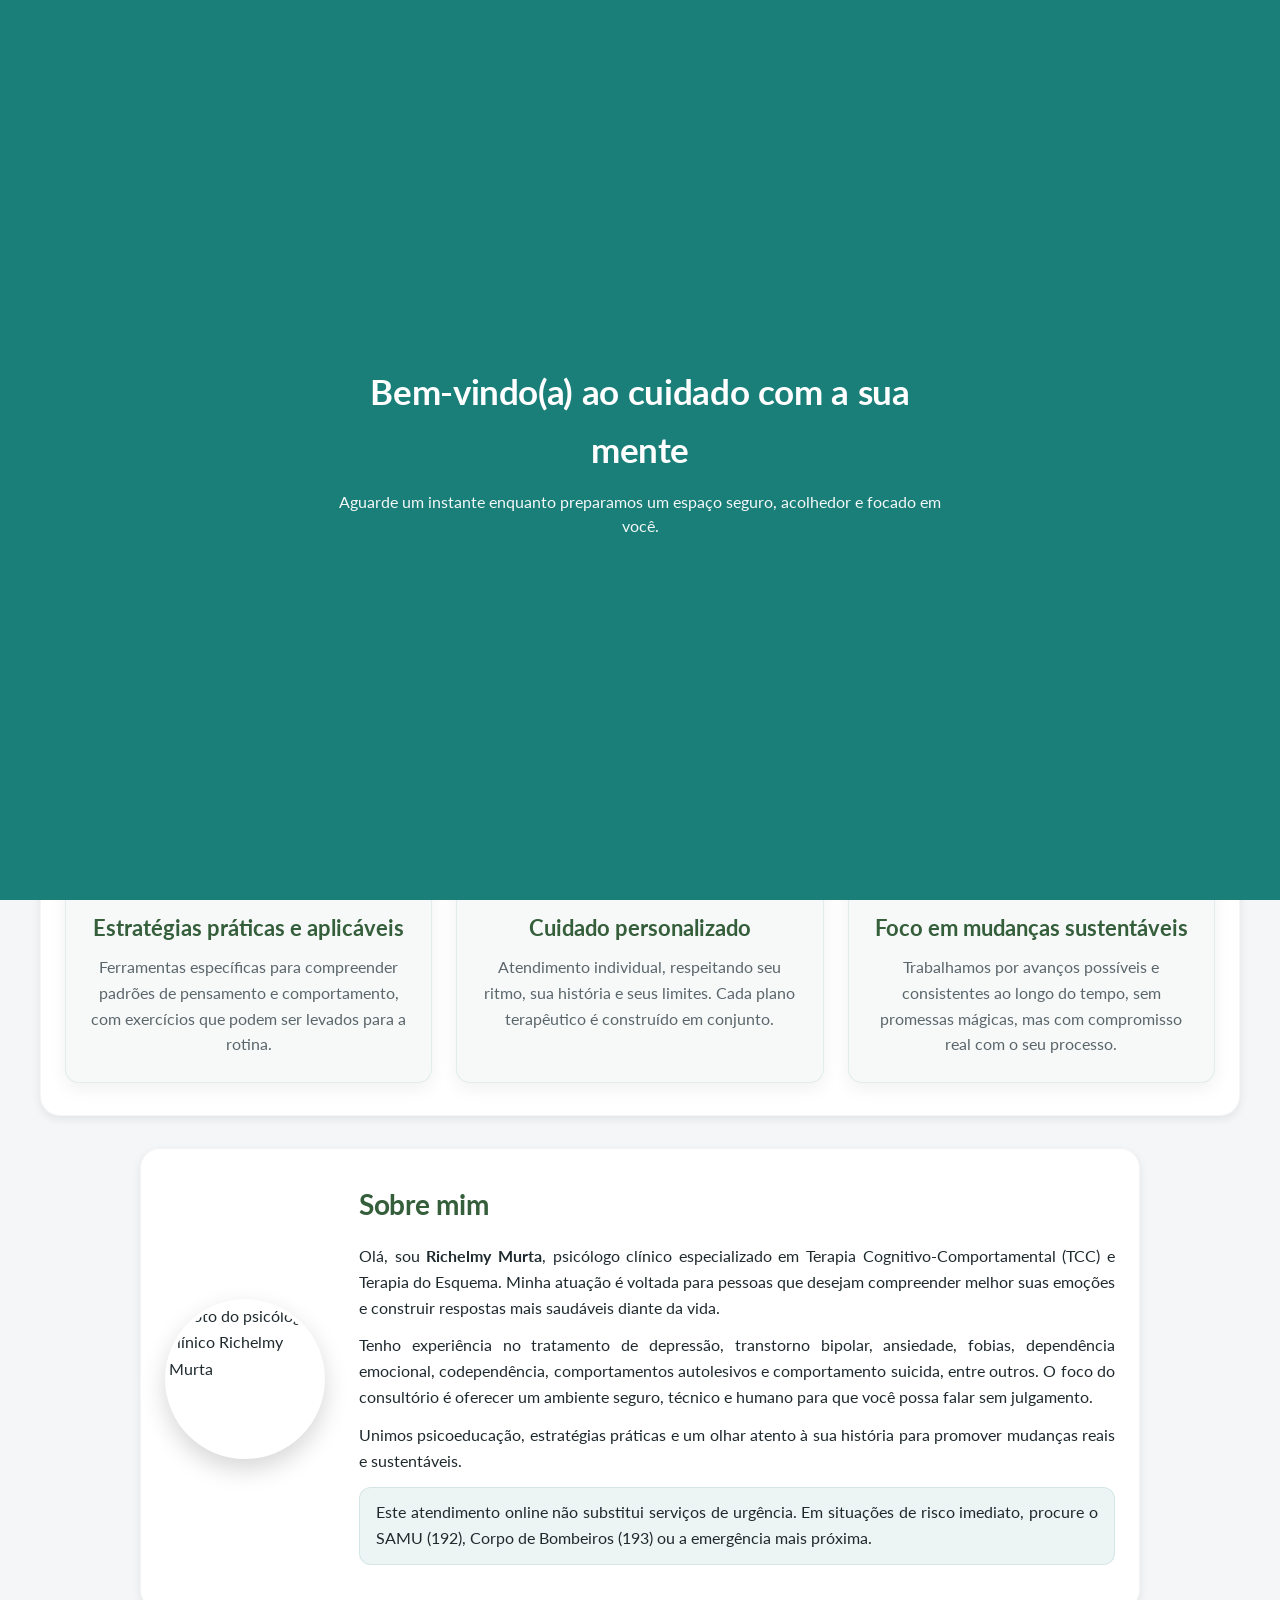
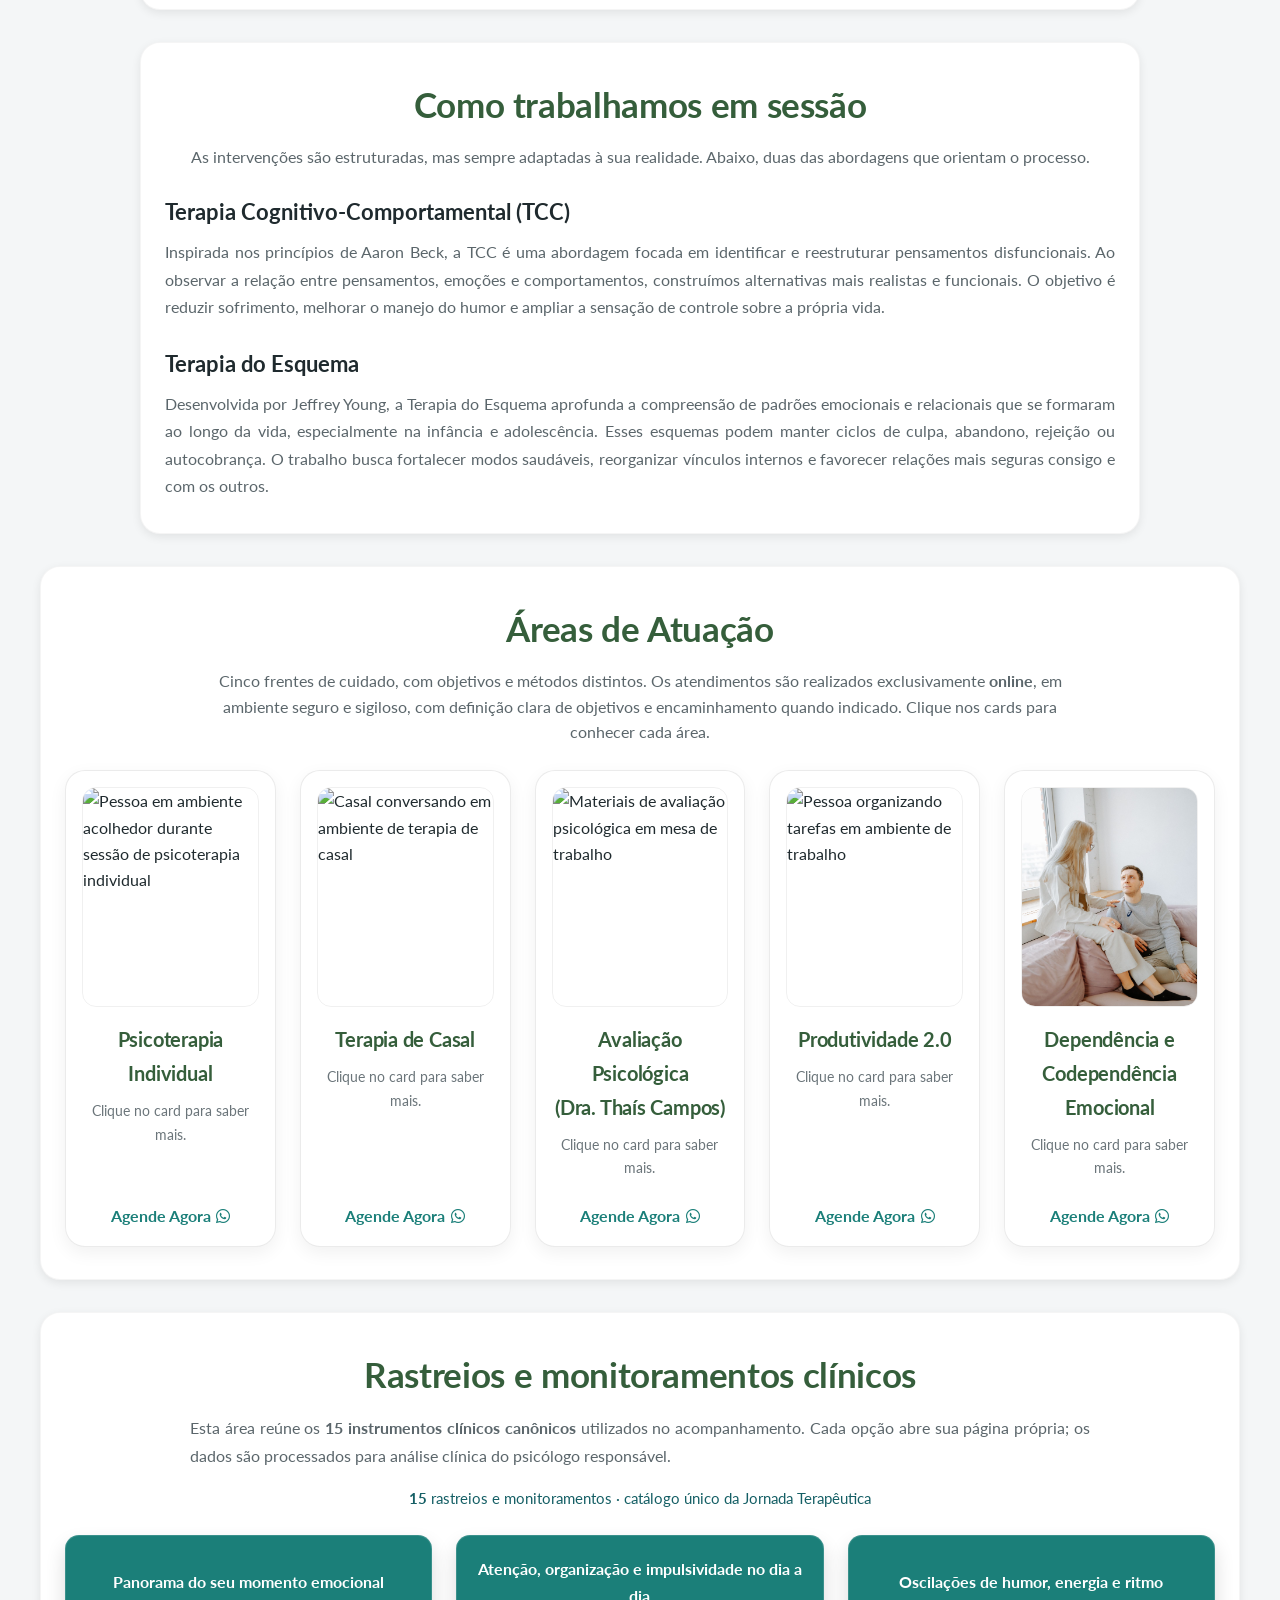
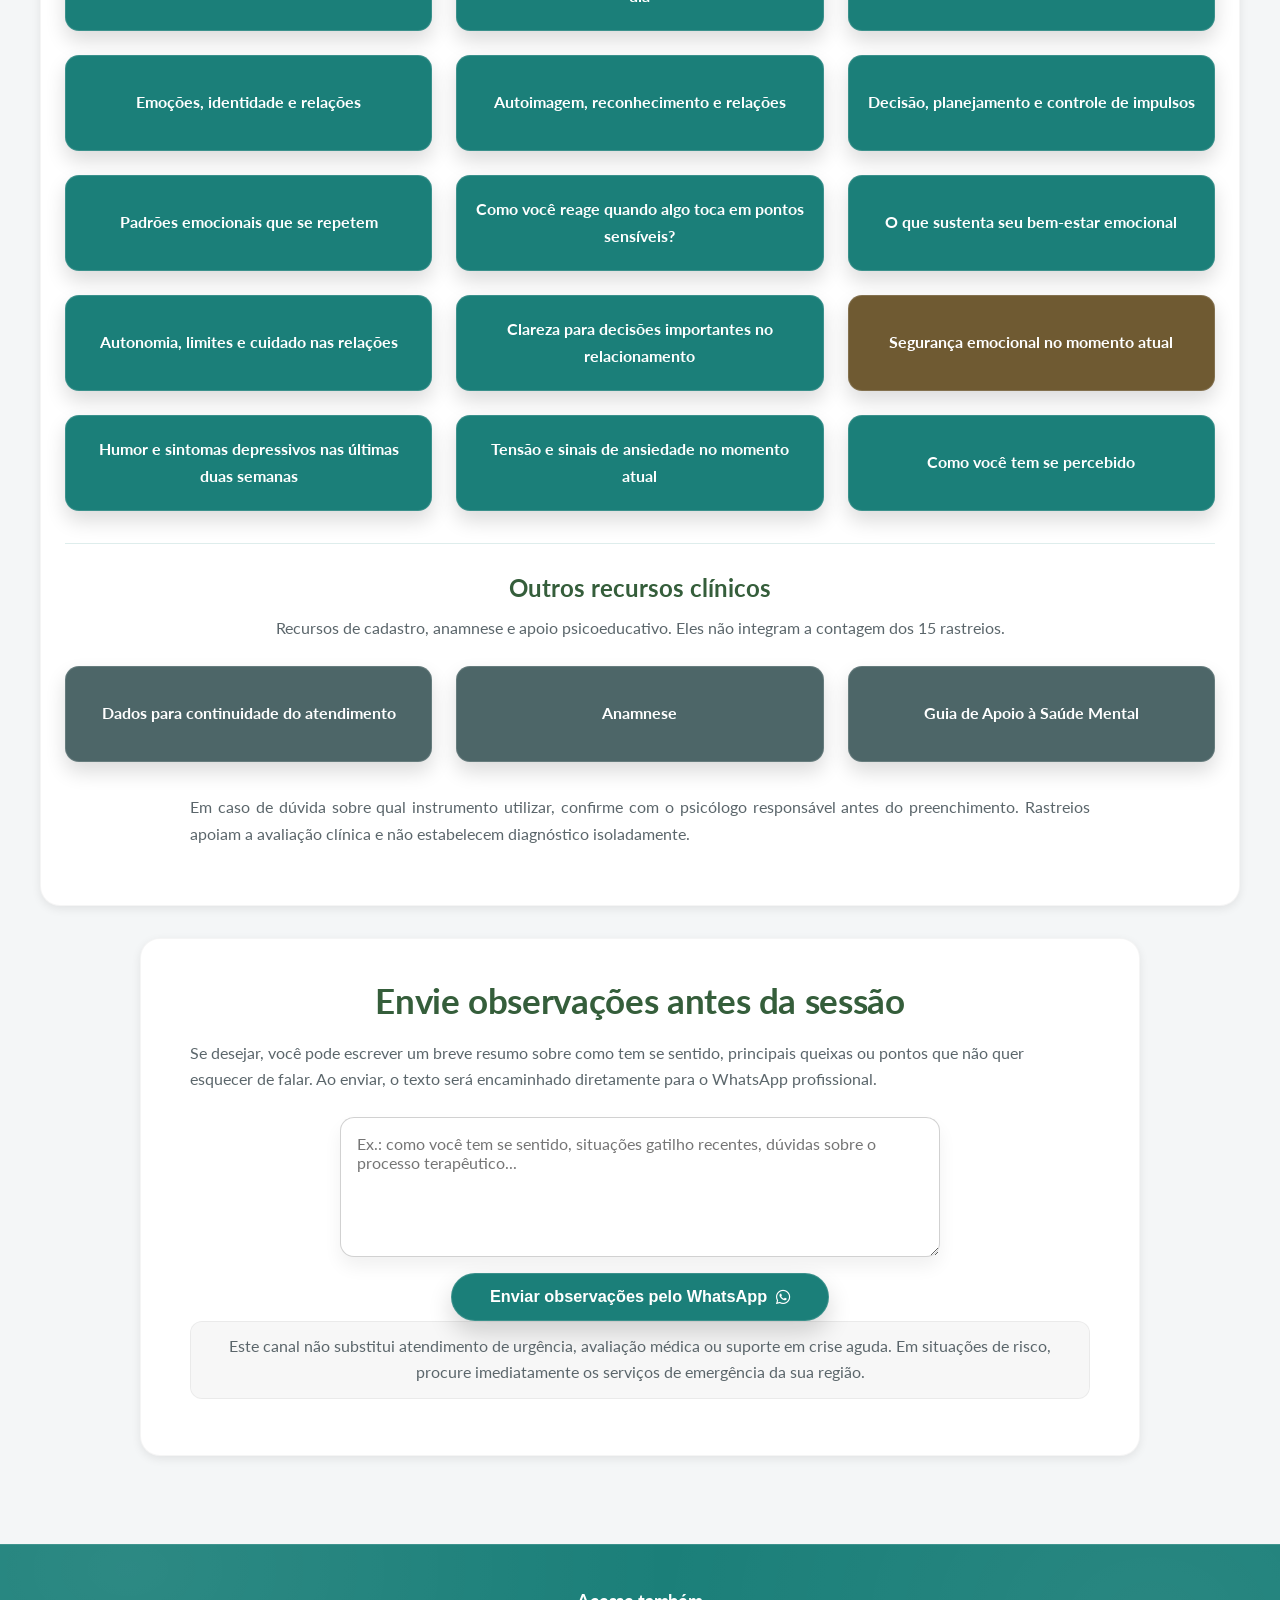
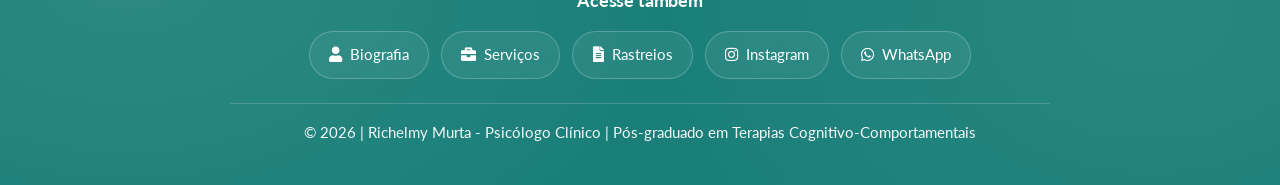
==== commit 27072abb: "Saneia pipeline e unifica catálogo canônico 15/15" ====
--- a/index.html
+++ b/index.html
@@ -642,84 +642,12 @@
             font-weight: 700;
         }
 
-        .forms-detail-area {
-            max-width: var(--container-narrow);
-            margin: 0 auto;
-            background: var(--surface-2);
-            border-radius: var(--radius-xl);
-            padding: var(--s-6) var(--s-5);
-            box-shadow: 0 8px 20px rgba(0, 0, 0, 0.08);
-            border: 1px solid rgba(27, 127, 121, 0.10);
-        }
-
-        .forms-hint {
-            text-align: center;
-            font-size: 1rem;
-            color: var(--muted);
-            margin: 0;
-        }
-
-        .forms-hint.hidden {
-            display: none;
-        }
-
-        .form-detail {
-            display: none;
-        }
-
-        .form-detail.active {
-            display: block;
-        }
-
-        .form-detail h3 {
-            font-size: clamp(1.15rem, 1.6vw, 1.3rem);
-            color: #355e3b;
-            margin: 0 0 var(--s-4);
-            text-align: center;
-        }
-
-        .form-iframe-wrapper {
-            width: 100%;
-            border-radius: 14px;
-            overflow: hidden;
-            border: 1px solid rgba(0, 0, 0, 0.06);
-            background: #fff;
-            box-shadow: 0 8px 18px rgba(0, 0, 0, 0.10);
-        }
-
-        .form-iframe-wrapper iframe {
-            width: 100%;
-            border: none;
-            display: block;
-        }
-
-        .external-form-text {
-            font-size: 1rem;
-            margin: 0 0 var(--s-3);
-            text-align: center;
-            color: var(--muted);
-        }
-
-        .external-form-link {
-            display: inline-block;
-            margin-top: var(--s-3);
-            padding: 0.75rem 1.7rem;
-            border-radius: 999px;
-            background-color: var(--brand);
-            color: #ffffff;
-            text-decoration: none;
-            font-weight: 700;
-            font-size: 0.98rem;
-            border: 1px solid rgba(255, 255, 255, 0.14);
-            box-shadow: 0 10px 18px rgba(0, 0, 0, 0.12);
-        }
-
-        .external-form-link:hover,
-        .external-form-link:focus-visible {
-            background-color: var(--brand-2);
-            transform: translateY(-2px);
-            box-shadow: 0 18px 26px rgba(0, 0, 0, 0.18);
-        }
+        .catalog-meta { margin: -8px auto var(--s-5); text-align:center; color:var(--brand-2); font-size:.94rem; }
+        .form-btn.restricted { background:#6f5a32; }
+        .resources-subsection { margin-top:var(--s-6); padding-top:var(--s-5); border-top:1px solid rgba(27,127,121,.14); }
+        .resources-subsection h3 { margin:0 0 var(--s-2); text-align:center; color:#355e3b; font-size:clamp(1.2rem,2vw,1.5rem); }
+        .resources-subsection > p { margin:0 auto; max-width:800px; text-align:center; color:var(--muted); }
+        .form-links--resources .form-btn { background:#4d6668; }
 
         /* =========================
        10) Observações (WhatsApp)
@@ -1117,157 +1045,18 @@
             </div>
         </section>
 
-        <!-- Seção de Formulários -->
+        <!-- Rastreios e recursos clínicos -->
         <section class="section-shell content" id="forms" aria-labelledby="sec-formularios">
-            <h2 id="sec-formularios" class="section-title">Formulários para continuidade do tratamento</h2>
-            <p class="content-description">
-                Alguns questionários ajudam a organizar informações importantes e acompanhar sua evolução ao longo das sessões. Use os botões abaixo para escolher o instrumento desejado. Quando uma opção for selecionada, os detalhes e o acesso aparecerão logo abaixo desta grade.
-            </p>
-
-            <!-- BOTÕES EM GRADE -->
-            <div class="form-links">
-                <button class="form-btn" type="button" data-target="form-controle"><strong>Formulário de Controle para Atendimento Clínico</strong></button>
-                <button class="form-btn" type="button" data-target="form-humor"><strong>Avaliação de Humor</strong></button>
-                <button class="form-btn" type="button" data-target="form-autoestima"><strong>Escala de Autoestima (Rosemberg)</strong></button>
-                <button class="form-btn" type="button" data-target="form-ansiedade"><strong>Escala de Ansiedade</strong></button>
-                <a class="form-btn" href="./anamnese.html"><strong>Anamnese</strong></a>
-                <button class="form-btn" type="button" data-target="form-codep"><strong>Escala de (Co)Dependência Emocional</strong></button>
-                <button class="form-btn" type="button" data-target="form-tab"><strong>Rastreio de Transtorno Afetivo-Bipolar</strong></button>
-                <button class="form-btn" type="button" data-target="form-guia"><strong>Guia de Apoio à Saúde Mental</strong></button>
-                <button class="form-btn" type="button" data-target="form-borderline"><strong>Rastreio de Traços Borderline</strong></button>
-                <button class="form-btn" type="button" data-target="form-tdah"><strong>Rastreio de TDAH em Adultos</strong></button>
-                <button class="form-btn" type="button" data-target="form-icaps"><strong>Rastreio de Prontidão para Separação (ICAPS)</strong></button>
-                <button class="form-btn" type="button" data-target="form-narcisismo"><strong>Rastreio de Traços Narcisistas</strong></button>
+            <h2 id="sec-formularios" class="section-title">Rastreios e monitoramentos clínicos</h2>
+            <p class="content-description">Esta área reúne os <strong>15 instrumentos clínicos canônicos</strong> utilizados no acompanhamento. Cada opção abre sua página própria; os dados são processados para análise clínica do psicólogo responsável.</p>
+            <p class="catalog-meta"><strong id="screeningCount">15</strong> rastreios e monitoramentos · catálogo único da Jornada Terapêutica</p>
+            <div class="form-links" id="screeningCanonicalGrid" aria-label="15 rastreios e monitoramentos clínicos"></div>
+            <div class="resources-subsection" aria-labelledby="sec-outros-recursos">
+                <h3 id="sec-outros-recursos">Outros recursos clínicos</h3>
+                <p>Recursos de cadastro, anamnese e apoio psicoeducativo. Eles não integram a contagem dos 15 rastreios.</p>
+                <div class="form-links form-links--resources" id="otherResourcesGrid"></div>
             </div>
-
-            <!-- ÁREA DE EXIBIÇÃO DOS FORMULÁRIOS -->
-            <div class="forms-detail-area" id="formsDetailArea">
-                <p class="forms-hint" id="formsHint">Clique em um dos botões acima para abrir o formulário ou rastreio nesta área.</p>
-
-                <!-- Formulário de Controle -->
-                <div class="form-detail" id="form-controle">
-          <h3>Formulário de Controle para Atendimento Clínico</h3>
-          <p class="external-form-text">A aplicação ocorre em uma página clínica própria da Jornada Terapêutica, com interface consistente e foco no questionário.</p>
-          <div style="text-align:center;">
-              <a class="external-form-link" href="./monitoramento.html?instrument=controle">
-                  Abrir dados para atendimento
-              </a>
-          </div>
-      </div>
-
-                <!-- Avaliação de Humor -->
-                <div class="form-detail" id="form-humor">
-          <h3>Humor e sintomas depressivos</h3>
-          <p class="external-form-text">A aplicação ocorre em uma página clínica própria da Jornada Terapêutica, com interface consistente e foco no questionário.</p>
-          <div style="text-align:center;">
-              <a class="external-form-link" href="./monitoramento.html?instrument=humor">
-                  Abrir rastreio de humor
-              </a>
-          </div>
-      </div>
-
-                <!-- Autoestima -->
-                <div class="form-detail" id="form-autoestima">
-          <h3>Escala de Autoestima de Rosemberg</h3>
-          <p class="external-form-text">A aplicação ocorre em uma página clínica própria da Jornada Terapêutica, com interface consistente e foco no questionário.</p>
-          <div style="text-align:center;">
-              <a class="external-form-link" href="./monitoramento.html?instrument=autoestima">
-                  Abrir Monitoramento de Autoestima
-              </a>
-          </div>
-      </div>
-
-                <!-- Ansiedade -->
-                <div class="form-detail" id="form-ansiedade">
-          <h3>Escala de Ansiedade</h3>
-          <p class="external-form-text">A aplicação ocorre em uma página clínica própria da Jornada Terapêutica, com interface consistente e foco no questionário.</p>
-          <div style="text-align:center;">
-              <a class="external-form-link" href="./monitoramento.html?instrument=ansiedade">
-                  Abrir Monitoramento de Ansiedade
-              </a>
-          </div>
-      </div>
-                <!-- Escala de (Co)Dependência Emocional -->
-                <div class="form-detail" id="form-codep">
-                    <h3>Escala de (Co)Dependência Emocional</h3>
-                    <p class="external-form-text">Este formulário é aberto em uma página dedicada, para melhor visualização.</p>
-                    <div style="text-align:center;">
-                        <a class="external-form-link" href="https://ricmurtapsicologia.github.io/Escala-de-Co-Depenpencia-Emocional/" target="_blank" rel="noopener noreferrer">
-                            Abrir Escala de (Co)Dependência Emocional
-                        </a>
-                    </div>
-                </div>
-
-                <!-- TAB -->
-                <div class="form-detail" id="form-tab">
-                    <h3>Rastreio de Transtorno Afetivo-Bipolar</h3>
-                    <p class="external-form-text">O rastreio completo para Transtorno Afetivo-Bipolar é realizado em uma página específica.</p>
-                    <div style="text-align:center;">
-                        <a class="external-form-link" href="https://ricmurtapsicologia.github.io/tab-bateria-integrada/" target="_blank" rel="noopener noreferrer">
-                            Abrir Rastreio de TAB
-                        </a>
-                    </div>
-                </div>
-
-                <!-- Guia de Apoio -->
-                <div class="form-detail" id="form-guia">
-                    <h3>Guia de Apoio à Saúde Mental</h3>
-                    <p class="external-form-text">Material psicoeducativo em formato de guia interativo.</p>
-                    <div style="text-align:center;">
-                        <a class="external-form-link" href="https://ricmurtapsicologia.github.io/Guia-de-Apoio-a-Saude-Mental/" target="_blank" rel="noopener noreferrer">
-                            Abrir Guia de Apoio à Saúde Mental
-                        </a>
-                    </div>
-                </div>
-
-                <!-- Borderline -->
-                <div class="form-detail" id="form-borderline">
-                    <h3>Rastreio de Traços Borderline</h3>
-                    <p class="external-form-text">Inventário clínico para rastreio de traços de personalidade borderline.</p>
-                    <div style="text-align:center;">
-                        <a class="external-form-link" href="https://ricmurtapsicologia.github.io/Inventario-de-Tracos-Borderline/" target="_blank" rel="noopener noreferrer">
-                            Abrir Rastreio de Traços Borderline
-                        </a>
-                    </div>
-                </div>
-
-                <!-- TDAH -->
-                <div class="form-detail" id="form-tdah">
-                    <h3>Rastreio de TDAH em Adultos</h3>
-                    <p class="external-form-text">Bateria integrada para rastreio clínico de TDAH em adultos.</p>
-                    <div style="text-align:center;">
-                        <a class="external-form-link" href="https://ricmurtapsicologia.github.io/rastreioTDAH/" target="_blank" rel="noopener noreferrer">
-                            Abrir Rastreio de TDAH em Adultos
-                        </a>
-                    </div>
-                </div>
-
-                <!-- ICAPS -->
-                <div class="form-detail" id="form-icaps">
-                    <h3>Rastreio de Prontidão para Separação (ICAPS)</h3>
-                    <p class="external-form-text">Instrumento clínico para avaliação de prontidão para separação de casais.</p>
-                    <div style="text-align:center;">
-                        <a class="external-form-link" href="https://ricmurtapsicologia.github.io/ICAPS/" target="_blank" rel="noopener noreferrer">
-                            Abrir ICAPS
-                        </a>
-                    </div>
-                </div>
-
-                <!-- Narcisismo -->
-                <div class="form-detail" id="form-narcisismo">
-                    <h3>Rastreio de Traços Narcisistas</h3>
-                    <p class="external-form-text">Bateria clínica para rastreio de traços narcisistas, com devolutivas psicoeducativas.</p>
-                    <div style="text-align:center;">
-                        <a class="external-form-link" href="https://ricmurtapsicologia.github.io/bateria.narcisismo/" target="_blank" rel="noopener noreferrer">
-                            Abrir Rastreio de Traços Narcisistas
-                        </a>
-                    </div>
-                </div>
-            </div>
-
-            <p class="final-words">
-                Em caso de dúvidas sobre qual instrumento utilizar, envie uma mensagem antes da sessão ou traga a questão para conversarmos com calma durante o atendimento.
-            </p>
+            <p class="final-words">Em caso de dúvida sobre qual instrumento utilizar, confirme com o psicólogo responsável antes do preenchimento. Rastreios apoiam a avaliação clínica e não estabelecem diagnóstico isoladamente.</p>
         </section>
 
         <!-- Seção Observações -> Envio para WhatsApp -->
@@ -1299,7 +1088,7 @@
                 <nav class="footer-links" aria-label="Links rápidos do rodapé">
                     <a href="#biografia" class="footer-link"><i class="fas fa-user" aria-hidden="true"></i><span>Biografia</span></a>
                     <a href="#servicos" class="footer-link"><i class="fas fa-briefcase" aria-hidden="true"></i><span>Serviços</span></a>
-                    <a href="#forms" class="footer-link"><i class="fas fa-file-alt" aria-hidden="true"></i><span>Formulários</span></a>
+                    <a href="#forms" class="footer-link"><i class="fas fa-file-alt" aria-hidden="true"></i><span>Rastreios</span></a>
                     <a href="https://www.instagram.com/ricmurtapsicologia/" target="_blank" rel="noopener noreferrer" class="footer-link"><i class="fab fa-instagram" aria-hidden="true"></i><span>Instagram</span></a>
                     <a href="https://api.whatsapp.com/send?phone=5535984640729&text=Olá,%20gostaria%20de%20agendar%20um%20horário%20online!" target="_blank" rel="noopener noreferrer" class="footer-link"><i class="fab fa-whatsapp" aria-hidden="true"></i><span>WhatsApp</span></a>
                 </nav>
@@ -1318,7 +1107,10 @@
         <span class="scroll-label">Voltar ao topo</span>
     </button>
 
-    <!-- JavaScript (ES6+), preservando funcionalidades + redundâncias antifrágeis -->
+    <!-- Catálogo canônico único dos 15 rastreios -->
+    <script src="./assets/screening-catalog-v3.js?v=20260907"></script>
+
+    <!-- JavaScript (ES6+) -->
     <script type="module">
         // =========================
         // Splash (preservado: 3s + fade)
@@ -1354,6 +1146,24 @@
         // DOM Ready
         // =========================
         document.addEventListener("DOMContentLoaded", () => {
+            // Catálogo canônico compartilhado entre Jornada e Painel.
+            const catalog = window.RM_SCREENING_CATALOG;
+            const screeningGrid = qs("#screeningCanonicalGrid");
+            const otherGrid = qs("#otherResourcesGrid");
+            if (!catalog || !Array.isArray(catalog.items) || catalog.items.length !== 15) throw new Error("SCREENING_CATALOG_UNAVAILABLE");
+            const renderCatalogLink = (item, restricted = false) => {
+                const a = document.createElement("a");
+                a.className = `form-btn${restricted ? " restricted" : ""}`;
+                a.href = item.url;
+                if (/^https?:/i.test(item.url)) { a.target = "_blank"; a.rel = "noopener noreferrer"; }
+                const strong = document.createElement("strong"); strong.textContent = item.name; a.appendChild(strong);
+                if (restricted) a.setAttribute("aria-label", `${item.name} — uso clínico restrito`);
+                return a;
+            };
+            catalog.items.forEach(item => screeningGrid?.appendChild(renderCatalogLink(item, Boolean(item.restricted))));
+            catalog.otherResources.forEach(item => otherGrid?.appendChild(renderCatalogLink(item, false)));
+            const count = qs("#screeningCount"); if (count) count.textContent = String(catalog.items.length);
+
             // -------------------------
             // Serviços: toggle (click + teclado) preservado
             // -------------------------
@@ -1407,60 +1217,6 @@
             }
 
             // -------------------------
-            // Formulários: abrir/fechar + lazy-load iframe (preservado)
-            // -------------------------
-            const formButtons = qsa(".form-btn");
-            const formDetails = qsa(".form-detail");
-            const formsHint = qs("#formsHint");
-            const formsDetailArea = qs("#formsDetailArea");
-
-            const closeAllForms = () => {
-                formButtons.forEach((b) => b.classList.remove("active"));
-                formDetails.forEach((d) => d.classList.remove("active"));
-                formsHint?.classList.remove("hidden");
-            };
-
-            const openFormDetail = (targetId) => {
-                let anyActive = false;
-
-                formDetails.forEach((detail) => {
-                    const isTarget = detail.id === targetId;
-                    detail.classList.toggle("active", isTarget);
-                    if (isTarget) {
-                        anyActive = true;
-                        const iframe = detail.querySelector("iframe[data-src]");
-                        if (iframe && !iframe.src) iframe.src = iframe.dataset.src;
-                    }
-                });
-
-                if (formsHint) formsHint.classList.toggle("hidden", anyActive);
-
-                if (formsDetailArea && anyActive) {
-                    formsDetailArea.scrollIntoView({
-                        behavior: "smooth",
-                        block: "start"
-                    });
-                }
-            };
-
-            formButtons.forEach((btn) => {
-                btn.addEventListener("click", () => {
-                    const targetId = btn.dataset.target;
-                    if (!targetId) return;
-
-                    const isAlreadyActive = btn.classList.contains("active");
-
-                    if (isAlreadyActive) {
-                        closeAllForms();
-                        return;
-                    }
-
-                    formButtons.forEach((b) => b.classList.toggle("active", b === btn));
-                    openFormDetail(targetId);
-                });
-            });
-
-            // -------------------------
             // Botão flutuante "voltar ao topo" (preservado)
             // -------------------------
             const scrollBtn = qs("#scrollTopBtn");
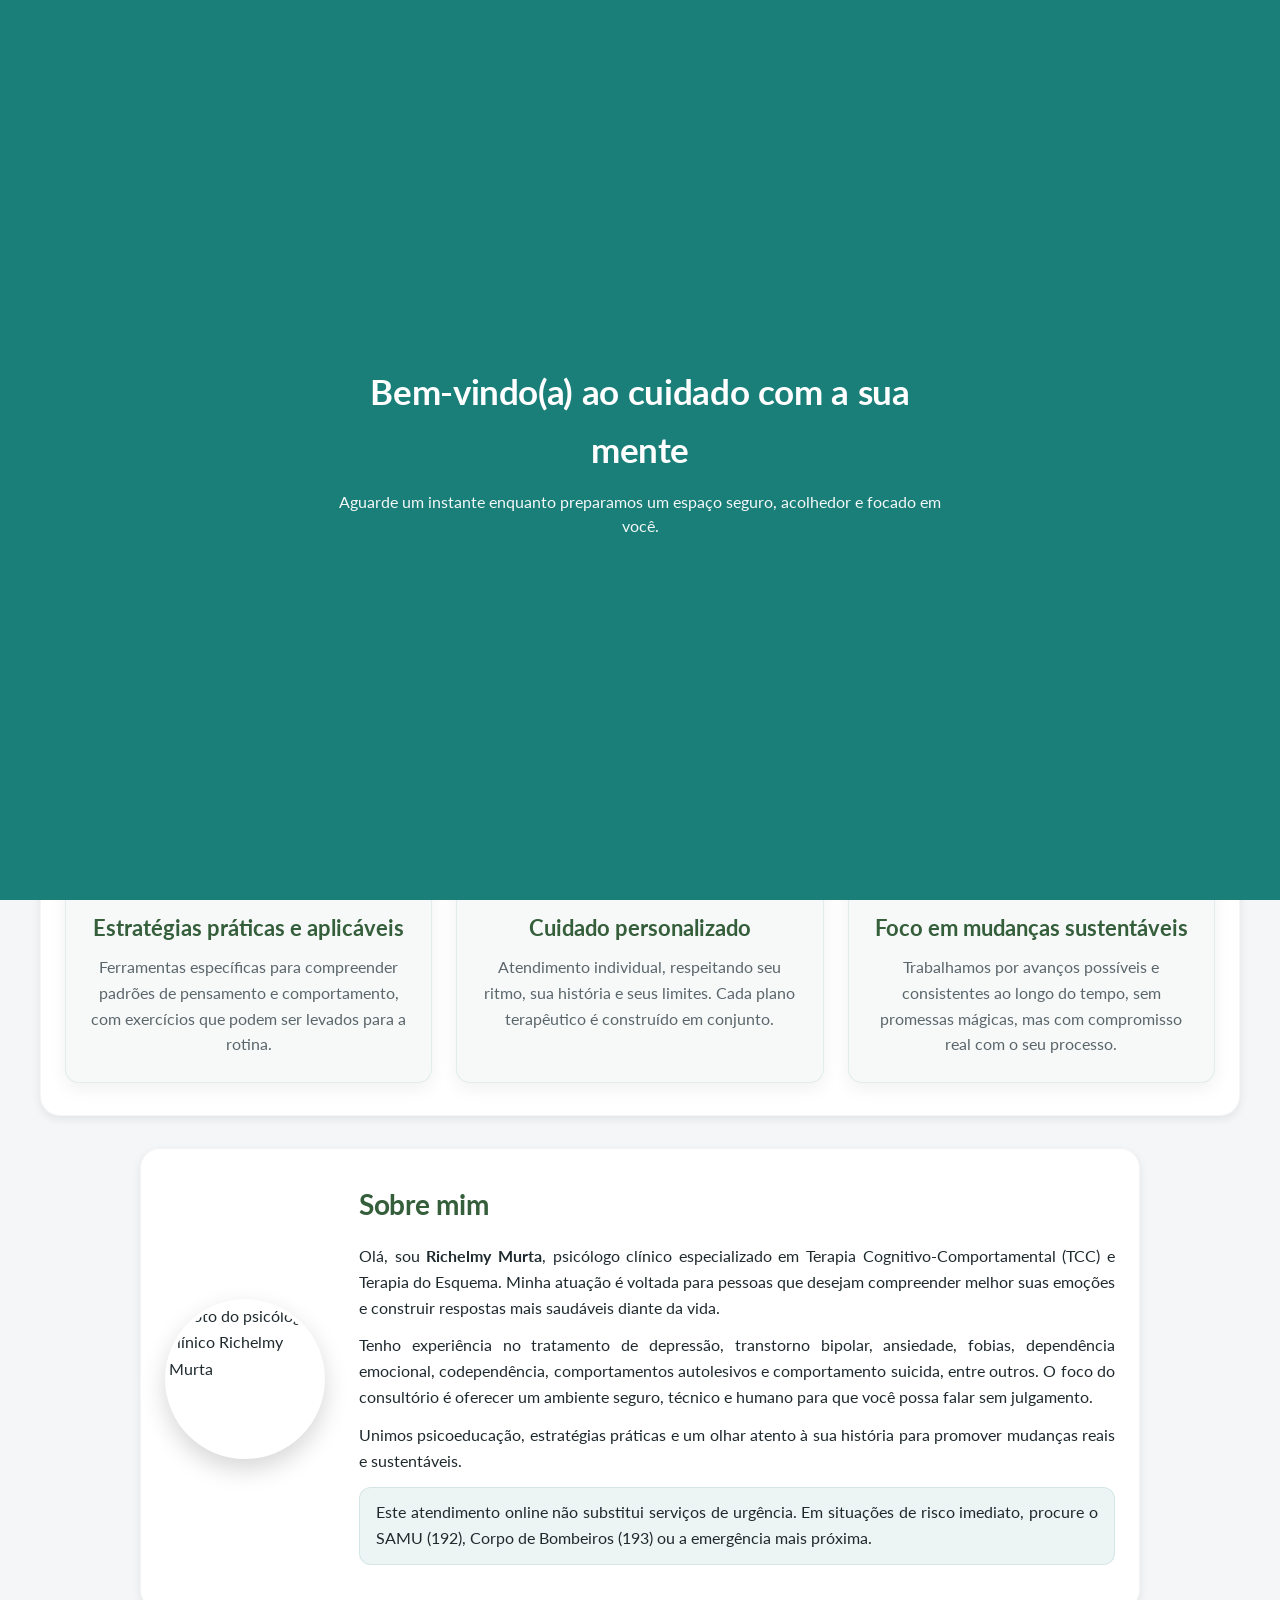
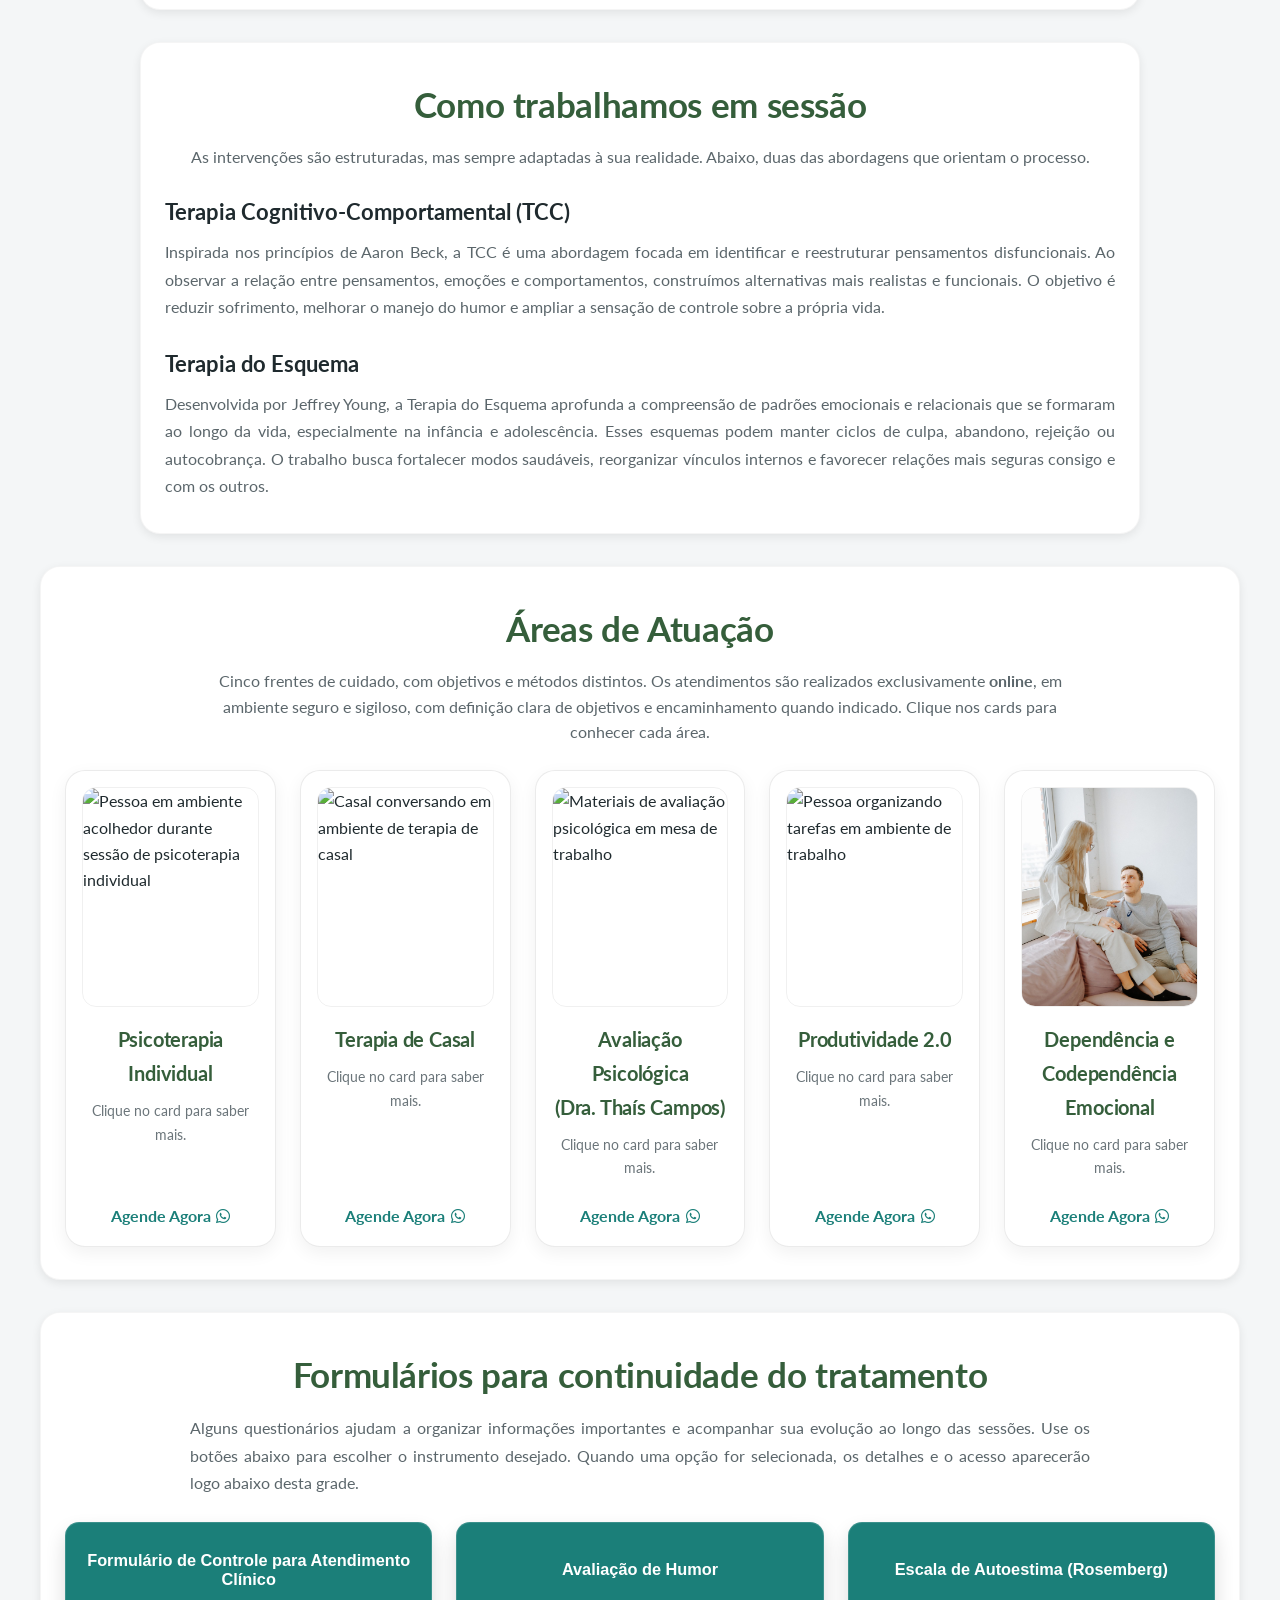
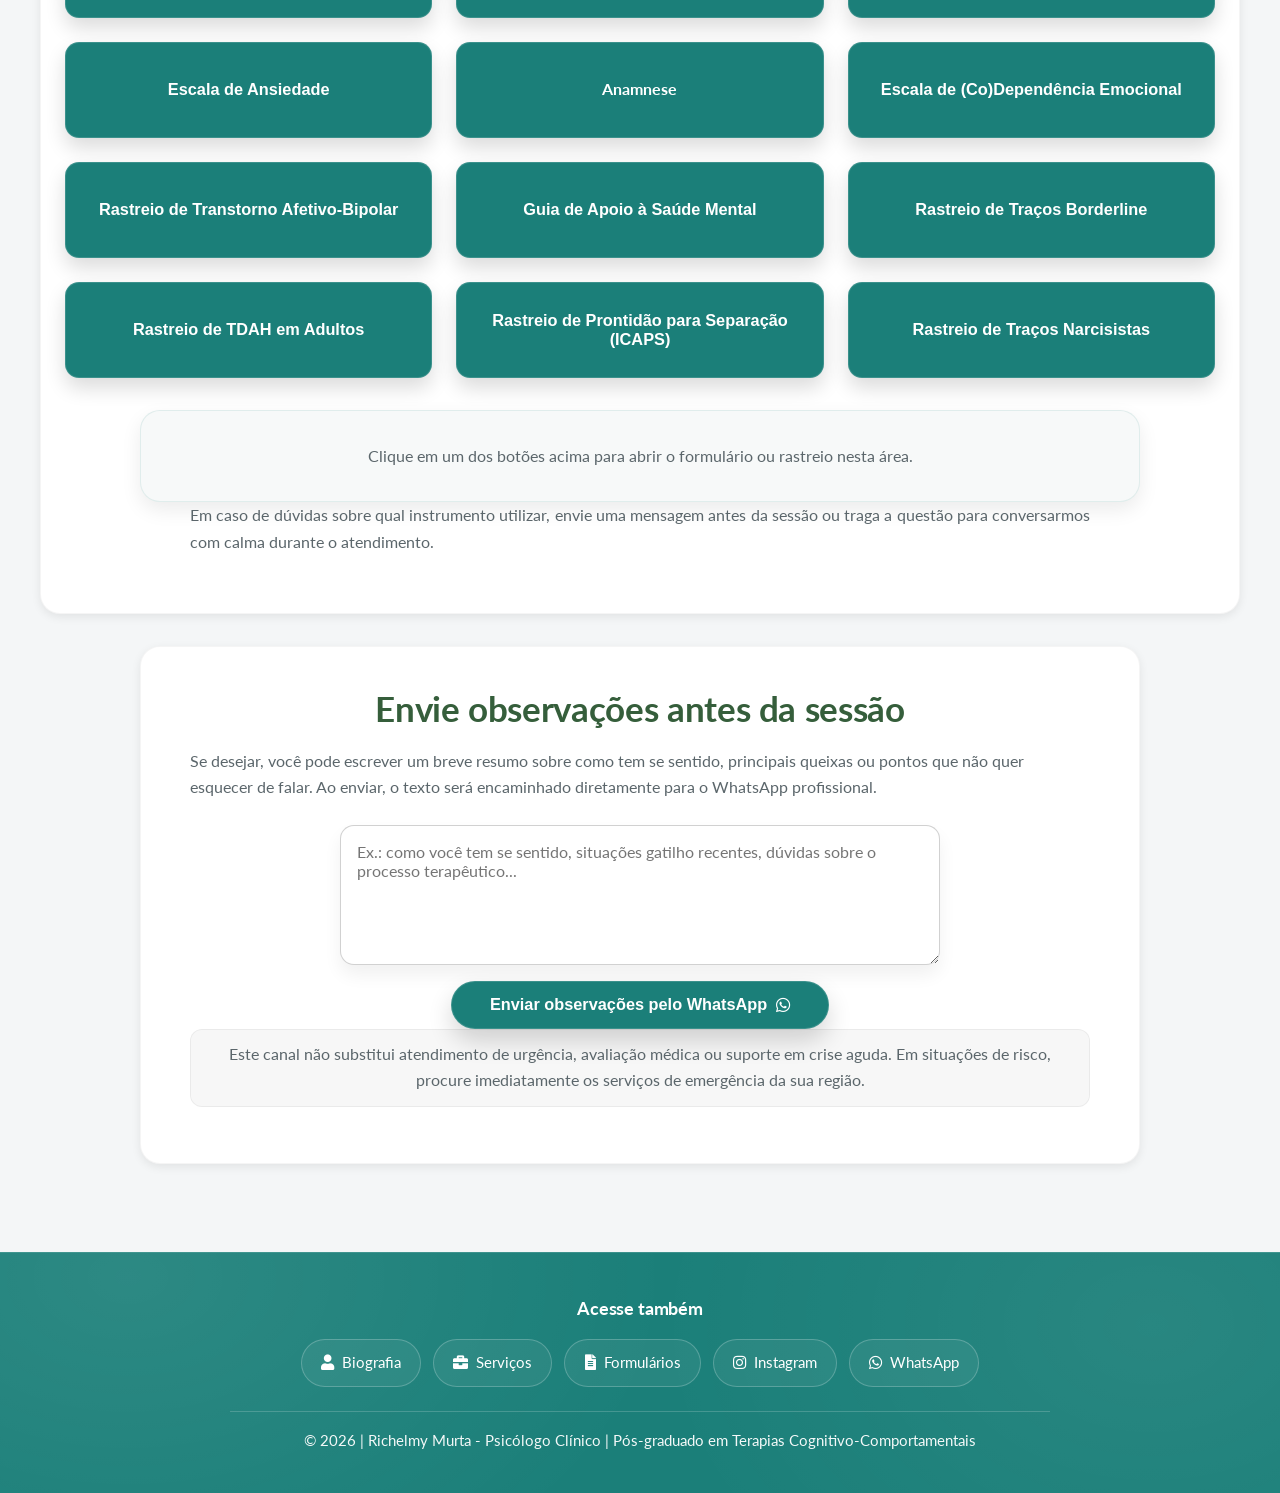
==== commit 84ea39ed: "feat: add privacy-safe RIC analytics client" ====
--- a/index.html
+++ b/index.html
@@ -642,12 +642,84 @@
             font-weight: 700;
         }
 
-        .catalog-meta { margin: -8px auto var(--s-5); text-align:center; color:var(--brand-2); font-size:.94rem; }
-        .form-btn.restricted { background:#6f5a32; }
-        .resources-subsection { margin-top:var(--s-6); padding-top:var(--s-5); border-top:1px solid rgba(27,127,121,.14); }
-        .resources-subsection h3 { margin:0 0 var(--s-2); text-align:center; color:#355e3b; font-size:clamp(1.2rem,2vw,1.5rem); }
-        .resources-subsection > p { margin:0 auto; max-width:800px; text-align:center; color:var(--muted); }
-        .form-links--resources .form-btn { background:#4d6668; }
+        .forms-detail-area {
+            max-width: var(--container-narrow);
+            margin: 0 auto;
+            background: var(--surface-2);
+            border-radius: var(--radius-xl);
+            padding: var(--s-6) var(--s-5);
+            box-shadow: 0 8px 20px rgba(0, 0, 0, 0.08);
+            border: 1px solid rgba(27, 127, 121, 0.10);
+        }
+
+        .forms-hint {
+            text-align: center;
+            font-size: 1rem;
+            color: var(--muted);
+            margin: 0;
+        }
+
+        .forms-hint.hidden {
+            display: none;
+        }
+
+        .form-detail {
+            display: none;
+        }
+
+        .form-detail.active {
+            display: block;
+        }
+
+        .form-detail h3 {
+            font-size: clamp(1.15rem, 1.6vw, 1.3rem);
+            color: #355e3b;
+            margin: 0 0 var(--s-4);
+            text-align: center;
+        }
+
+        .form-iframe-wrapper {
+            width: 100%;
+            border-radius: 14px;
+            overflow: hidden;
+            border: 1px solid rgba(0, 0, 0, 0.06);
+            background: #fff;
+            box-shadow: 0 8px 18px rgba(0, 0, 0, 0.10);
+        }
+
+        .form-iframe-wrapper iframe {
+            width: 100%;
+            border: none;
+            display: block;
+        }
+
+        .external-form-text {
+            font-size: 1rem;
+            margin: 0 0 var(--s-3);
+            text-align: center;
+            color: var(--muted);
+        }
+
+        .external-form-link {
+            display: inline-block;
+            margin-top: var(--s-3);
+            padding: 0.75rem 1.7rem;
+            border-radius: 999px;
+            background-color: var(--brand);
+            color: #ffffff;
+            text-decoration: none;
+            font-weight: 700;
+            font-size: 0.98rem;
+            border: 1px solid rgba(255, 255, 255, 0.14);
+            box-shadow: 0 10px 18px rgba(0, 0, 0, 0.12);
+        }
+
+        .external-form-link:hover,
+        .external-form-link:focus-visible {
+            background-color: var(--brand-2);
+            transform: translateY(-2px);
+            box-shadow: 0 18px 26px rgba(0, 0, 0, 0.18);
+        }
 
         /* =========================
        10) Observações (WhatsApp)
@@ -894,6 +966,10 @@
             }
         }
     </style>
+
+<meta name="ric-analytics-page" content="jornada-terapeutica">
+<meta name="ric-analytics-privacy" content="health">
+<script src="https://ricmurtapsicologia.github.io/RPD/assets/js/ric-analytics.js?v=1.0.0" defer></script>
 </head>
 
 <body>
@@ -1045,18 +1121,157 @@
             </div>
         </section>
 
-        <!-- Rastreios e recursos clínicos -->
+        <!-- Seção de Formulários -->
         <section class="section-shell content" id="forms" aria-labelledby="sec-formularios">
-            <h2 id="sec-formularios" class="section-title">Rastreios e monitoramentos clínicos</h2>
-            <p class="content-description">Esta área reúne os <strong>15 instrumentos clínicos canônicos</strong> utilizados no acompanhamento. Cada opção abre sua página própria; os dados são processados para análise clínica do psicólogo responsável.</p>
-            <p class="catalog-meta"><strong id="screeningCount">15</strong> rastreios e monitoramentos · catálogo único da Jornada Terapêutica</p>
-            <div class="form-links" id="screeningCanonicalGrid" aria-label="15 rastreios e monitoramentos clínicos"></div>
-            <div class="resources-subsection" aria-labelledby="sec-outros-recursos">
-                <h3 id="sec-outros-recursos">Outros recursos clínicos</h3>
-                <p>Recursos de cadastro, anamnese e apoio psicoeducativo. Eles não integram a contagem dos 15 rastreios.</p>
-                <div class="form-links form-links--resources" id="otherResourcesGrid"></div>
+            <h2 id="sec-formularios" class="section-title">Formulários para continuidade do tratamento</h2>
+            <p class="content-description">
+                Alguns questionários ajudam a organizar informações importantes e acompanhar sua evolução ao longo das sessões. Use os botões abaixo para escolher o instrumento desejado. Quando uma opção for selecionada, os detalhes e o acesso aparecerão logo abaixo desta grade.
+            </p>
+
+            <!-- BOTÕES EM GRADE -->
+            <div class="form-links">
+                <button class="form-btn" type="button" data-target="form-controle"><strong>Formulário de Controle para Atendimento Clínico</strong></button>
+                <button class="form-btn" type="button" data-target="form-humor"><strong>Avaliação de Humor</strong></button>
+                <button class="form-btn" type="button" data-target="form-autoestima"><strong>Escala de Autoestima (Rosemberg)</strong></button>
+                <button class="form-btn" type="button" data-target="form-ansiedade"><strong>Escala de Ansiedade</strong></button>
+                <a class="form-btn" href="./anamnese.html"><strong>Anamnese</strong></a>
+                <button class="form-btn" type="button" data-target="form-codep"><strong>Escala de (Co)Dependência Emocional</strong></button>
+                <button class="form-btn" type="button" data-target="form-tab"><strong>Rastreio de Transtorno Afetivo-Bipolar</strong></button>
+                <button class="form-btn" type="button" data-target="form-guia"><strong>Guia de Apoio à Saúde Mental</strong></button>
+                <button class="form-btn" type="button" data-target="form-borderline"><strong>Rastreio de Traços Borderline</strong></button>
+                <button class="form-btn" type="button" data-target="form-tdah"><strong>Rastreio de TDAH em Adultos</strong></button>
+                <button class="form-btn" type="button" data-target="form-icaps"><strong>Rastreio de Prontidão para Separação (ICAPS)</strong></button>
+                <button class="form-btn" type="button" data-target="form-narcisismo"><strong>Rastreio de Traços Narcisistas</strong></button>
             </div>
-            <p class="final-words">Em caso de dúvida sobre qual instrumento utilizar, confirme com o psicólogo responsável antes do preenchimento. Rastreios apoiam a avaliação clínica e não estabelecem diagnóstico isoladamente.</p>
+
+            <!-- ÁREA DE EXIBIÇÃO DOS FORMULÁRIOS -->
+            <div class="forms-detail-area" id="formsDetailArea">
+                <p class="forms-hint" id="formsHint">Clique em um dos botões acima para abrir o formulário ou rastreio nesta área.</p>
+
+                <!-- Formulário de Controle -->
+                <div class="form-detail" id="form-controle">
+          <h3>Formulário de Controle para Atendimento Clínico</h3>
+          <p class="external-form-text">A aplicação ocorre em uma página clínica própria da Jornada Terapêutica, com interface consistente e foco no questionário.</p>
+          <div style="text-align:center;">
+              <a class="external-form-link" href="./monitoramento.html?instrument=controle">
+                  Abrir dados para atendimento
+              </a>
+          </div>
+      </div>
+
+                <!-- Avaliação de Humor -->
+                <div class="form-detail" id="form-humor">
+          <h3>Avaliação de Humor</h3>
+          <p class="external-form-text">A aplicação ocorre em uma página clínica própria da Jornada Terapêutica, com interface consistente e foco no questionário.</p>
+          <div style="text-align:center;">
+              <a class="external-form-link" href="./monitoramento.html?instrument=humor">
+                  Abrir Avaliação de Humor
+              </a>
+          </div>
+      </div>
+
+                <!-- Autoestima -->
+                <div class="form-detail" id="form-autoestima">
+          <h3>Escala de Autoestima de Rosemberg</h3>
+          <p class="external-form-text">A aplicação ocorre em uma página clínica própria da Jornada Terapêutica, com interface consistente e foco no questionário.</p>
+          <div style="text-align:center;">
+              <a class="external-form-link" href="./monitoramento.html?instrument=autoestima">
+                  Abrir Monitoramento de Autoestima
+              </a>
+          </div>
+      </div>
+
+                <!-- Ansiedade -->
+                <div class="form-detail" id="form-ansiedade">
+          <h3>Escala de Ansiedade</h3>
+          <p class="external-form-text">A aplicação ocorre em uma página clínica própria da Jornada Terapêutica, com interface consistente e foco no questionário.</p>
+          <div style="text-align:center;">
+              <a class="external-form-link" href="./monitoramento.html?instrument=ansiedade">
+                  Abrir Monitoramento de Ansiedade
+              </a>
+          </div>
+      </div>
+                <!-- Escala de (Co)Dependência Emocional -->
+                <div class="form-detail" id="form-codep">
+                    <h3>Escala de (Co)Dependência Emocional</h3>
+                    <p class="external-form-text">Este formulário é aberto em uma página dedicada, para melhor visualização.</p>
+                    <div style="text-align:center;">
+                        <a class="external-form-link" href="https://ricmurtapsicologia.github.io/Escala-de-Co-Depenpencia-Emocional/" target="_blank" rel="noopener noreferrer">
+                            Abrir Escala de (Co)Dependência Emocional
+                        </a>
+                    </div>
+                </div>
+
+                <!-- TAB -->
+                <div class="form-detail" id="form-tab">
+                    <h3>Rastreio de Transtorno Afetivo-Bipolar</h3>
+                    <p class="external-form-text">O rastreio completo para Transtorno Afetivo-Bipolar é realizado em uma página específica.</p>
+                    <div style="text-align:center;">
+                        <a class="external-form-link" href="https://ricmurtapsicologia.github.io/tab-bateria-integrada/" target="_blank" rel="noopener noreferrer">
+                            Abrir Rastreio de TAB
+                        </a>
+                    </div>
+                </div>
+
+                <!-- Guia de Apoio -->
+                <div class="form-detail" id="form-guia">
+                    <h3>Guia de Apoio à Saúde Mental</h3>
+                    <p class="external-form-text">Material psicoeducativo em formato de guia interativo.</p>
+                    <div style="text-align:center;">
+                        <a class="external-form-link" href="https://ricmurtapsicologia.github.io/Guia-de-Apoio-a-Saude-Mental/" target="_blank" rel="noopener noreferrer">
+                            Abrir Guia de Apoio à Saúde Mental
+                        </a>
+                    </div>
+                </div>
+
+                <!-- Borderline -->
+                <div class="form-detail" id="form-borderline">
+                    <h3>Rastreio de Traços Borderline</h3>
+                    <p class="external-form-text">Inventário clínico para rastreio de traços de personalidade borderline.</p>
+                    <div style="text-align:center;">
+                        <a class="external-form-link" href="https://ricmurtapsicologia.github.io/Inventario-de-Tracos-Borderline/" target="_blank" rel="noopener noreferrer">
+                            Abrir Rastreio de Traços Borderline
+                        </a>
+                    </div>
+                </div>
+
+                <!-- TDAH -->
+                <div class="form-detail" id="form-tdah">
+                    <h3>Rastreio de TDAH em Adultos</h3>
+                    <p class="external-form-text">Bateria integrada para rastreio clínico de TDAH em adultos.</p>
+                    <div style="text-align:center;">
+                        <a class="external-form-link" href="https://ricmurtapsicologia.github.io/rastreioTDAH/" target="_blank" rel="noopener noreferrer">
+                            Abrir Rastreio de TDAH em Adultos
+                        </a>
+                    </div>
+                </div>
+
+                <!-- ICAPS -->
+                <div class="form-detail" id="form-icaps">
+                    <h3>Rastreio de Prontidão para Separação (ICAPS)</h3>
+                    <p class="external-form-text">Instrumento clínico para avaliação de prontidão para separação de casais.</p>
+                    <div style="text-align:center;">
+                        <a class="external-form-link" href="https://ricmurtapsicologia.github.io/ICAPS/" target="_blank" rel="noopener noreferrer">
+                            Abrir ICAPS
+                        </a>
+                    </div>
+                </div>
+
+                <!-- Narcisismo -->
+                <div class="form-detail" id="form-narcisismo">
+                    <h3>Rastreio de Traços Narcisistas</h3>
+                    <p class="external-form-text">Bateria clínica para rastreio de traços narcisistas, com devolutivas psicoeducativas.</p>
+                    <div style="text-align:center;">
+                        <a class="external-form-link" href="https://ricmurtapsicologia.github.io/bateria.narcisismo/" target="_blank" rel="noopener noreferrer">
+                            Abrir Rastreio de Traços Narcisistas
+                        </a>
+                    </div>
+                </div>
+            </div>
+
+            <p class="final-words">
+                Em caso de dúvidas sobre qual instrumento utilizar, envie uma mensagem antes da sessão ou traga a questão para conversarmos com calma durante o atendimento.
+            </p>
         </section>
 
         <!-- Seção Observações -> Envio para WhatsApp -->
@@ -1088,7 +1303,7 @@
                 <nav class="footer-links" aria-label="Links rápidos do rodapé">
                     <a href="#biografia" class="footer-link"><i class="fas fa-user" aria-hidden="true"></i><span>Biografia</span></a>
                     <a href="#servicos" class="footer-link"><i class="fas fa-briefcase" aria-hidden="true"></i><span>Serviços</span></a>
-                    <a href="#forms" class="footer-link"><i class="fas fa-file-alt" aria-hidden="true"></i><span>Rastreios</span></a>
+                    <a href="#forms" class="footer-link"><i class="fas fa-file-alt" aria-hidden="true"></i><span>Formulários</span></a>
                     <a href="https://www.instagram.com/ricmurtapsicologia/" target="_blank" rel="noopener noreferrer" class="footer-link"><i class="fab fa-instagram" aria-hidden="true"></i><span>Instagram</span></a>
                     <a href="https://api.whatsapp.com/send?phone=5535984640729&text=Olá,%20gostaria%20de%20agendar%20um%20horário%20online!" target="_blank" rel="noopener noreferrer" class="footer-link"><i class="fab fa-whatsapp" aria-hidden="true"></i><span>WhatsApp</span></a>
                 </nav>
@@ -1107,10 +1322,7 @@
         <span class="scroll-label">Voltar ao topo</span>
     </button>
 
-    <!-- Catálogo canônico único dos 15 rastreios -->
-    <script src="./assets/screening-catalog-v3.js?v=20260907"></script>
-
-    <!-- JavaScript (ES6+) -->
+    <!-- JavaScript (ES6+), preservando funcionalidades + redundâncias antifrágeis -->
     <script type="module">
         // =========================
         // Splash (preservado: 3s + fade)
@@ -1146,24 +1358,6 @@
         // DOM Ready
         // =========================
         document.addEventListener("DOMContentLoaded", () => {
-            // Catálogo canônico compartilhado entre Jornada e Painel.
-            const catalog = window.RM_SCREENING_CATALOG;
-            const screeningGrid = qs("#screeningCanonicalGrid");
-            const otherGrid = qs("#otherResourcesGrid");
-            if (!catalog || !Array.isArray(catalog.items) || catalog.items.length !== 15) throw new Error("SCREENING_CATALOG_UNAVAILABLE");
-            const renderCatalogLink = (item, restricted = false) => {
-                const a = document.createElement("a");
-                a.className = `form-btn${restricted ? " restricted" : ""}`;
-                a.href = item.url;
-                if (/^https?:/i.test(item.url)) { a.target = "_blank"; a.rel = "noopener noreferrer"; }
-                const strong = document.createElement("strong"); strong.textContent = item.name; a.appendChild(strong);
-                if (restricted) a.setAttribute("aria-label", `${item.name} — uso clínico restrito`);
-                return a;
-            };
-            catalog.items.forEach(item => screeningGrid?.appendChild(renderCatalogLink(item, Boolean(item.restricted))));
-            catalog.otherResources.forEach(item => otherGrid?.appendChild(renderCatalogLink(item, false)));
-            const count = qs("#screeningCount"); if (count) count.textContent = String(catalog.items.length);
-
             // -------------------------
             // Serviços: toggle (click + teclado) preservado
             // -------------------------
@@ -1217,6 +1411,60 @@
             }
 
             // -------------------------
+            // Formulários: abrir/fechar + lazy-load iframe (preservado)
+            // -------------------------
+            const formButtons = qsa(".form-btn");
+            const formDetails = qsa(".form-detail");
+            const formsHint = qs("#formsHint");
+            const formsDetailArea = qs("#formsDetailArea");
+
+            const closeAllForms = () => {
+                formButtons.forEach((b) => b.classList.remove("active"));
+                formDetails.forEach((d) => d.classList.remove("active"));
+                formsHint?.classList.remove("hidden");
+            };
+
+            const openFormDetail = (targetId) => {
+                let anyActive = false;
+
+                formDetails.forEach((detail) => {
+                    const isTarget = detail.id === targetId;
+                    detail.classList.toggle("active", isTarget);
+                    if (isTarget) {
+                        anyActive = true;
+                        const iframe = detail.querySelector("iframe[data-src]");
+                        if (iframe && !iframe.src) iframe.src = iframe.dataset.src;
+                    }
+                });
+
+                if (formsHint) formsHint.classList.toggle("hidden", anyActive);
+
+                if (formsDetailArea && anyActive) {
+                    formsDetailArea.scrollIntoView({
+                        behavior: "smooth",
+                        block: "start"
+                    });
+                }
+            };
+
+            formButtons.forEach((btn) => {
+                btn.addEventListener("click", () => {
+                    const targetId = btn.dataset.target;
+                    if (!targetId) return;
+
+                    const isAlreadyActive = btn.classList.contains("active");
+
+                    if (isAlreadyActive) {
+                        closeAllForms();
+                        return;
+                    }
+
+                    formButtons.forEach((b) => b.classList.toggle("active", b === btn));
+                    openFormDetail(targetId);
+                });
+            });
+
+            // -------------------------
             // Botão flutuante "voltar ao topo" (preservado)
             // -------------------------
             const scrollBtn = qs("#scrollTopBtn");
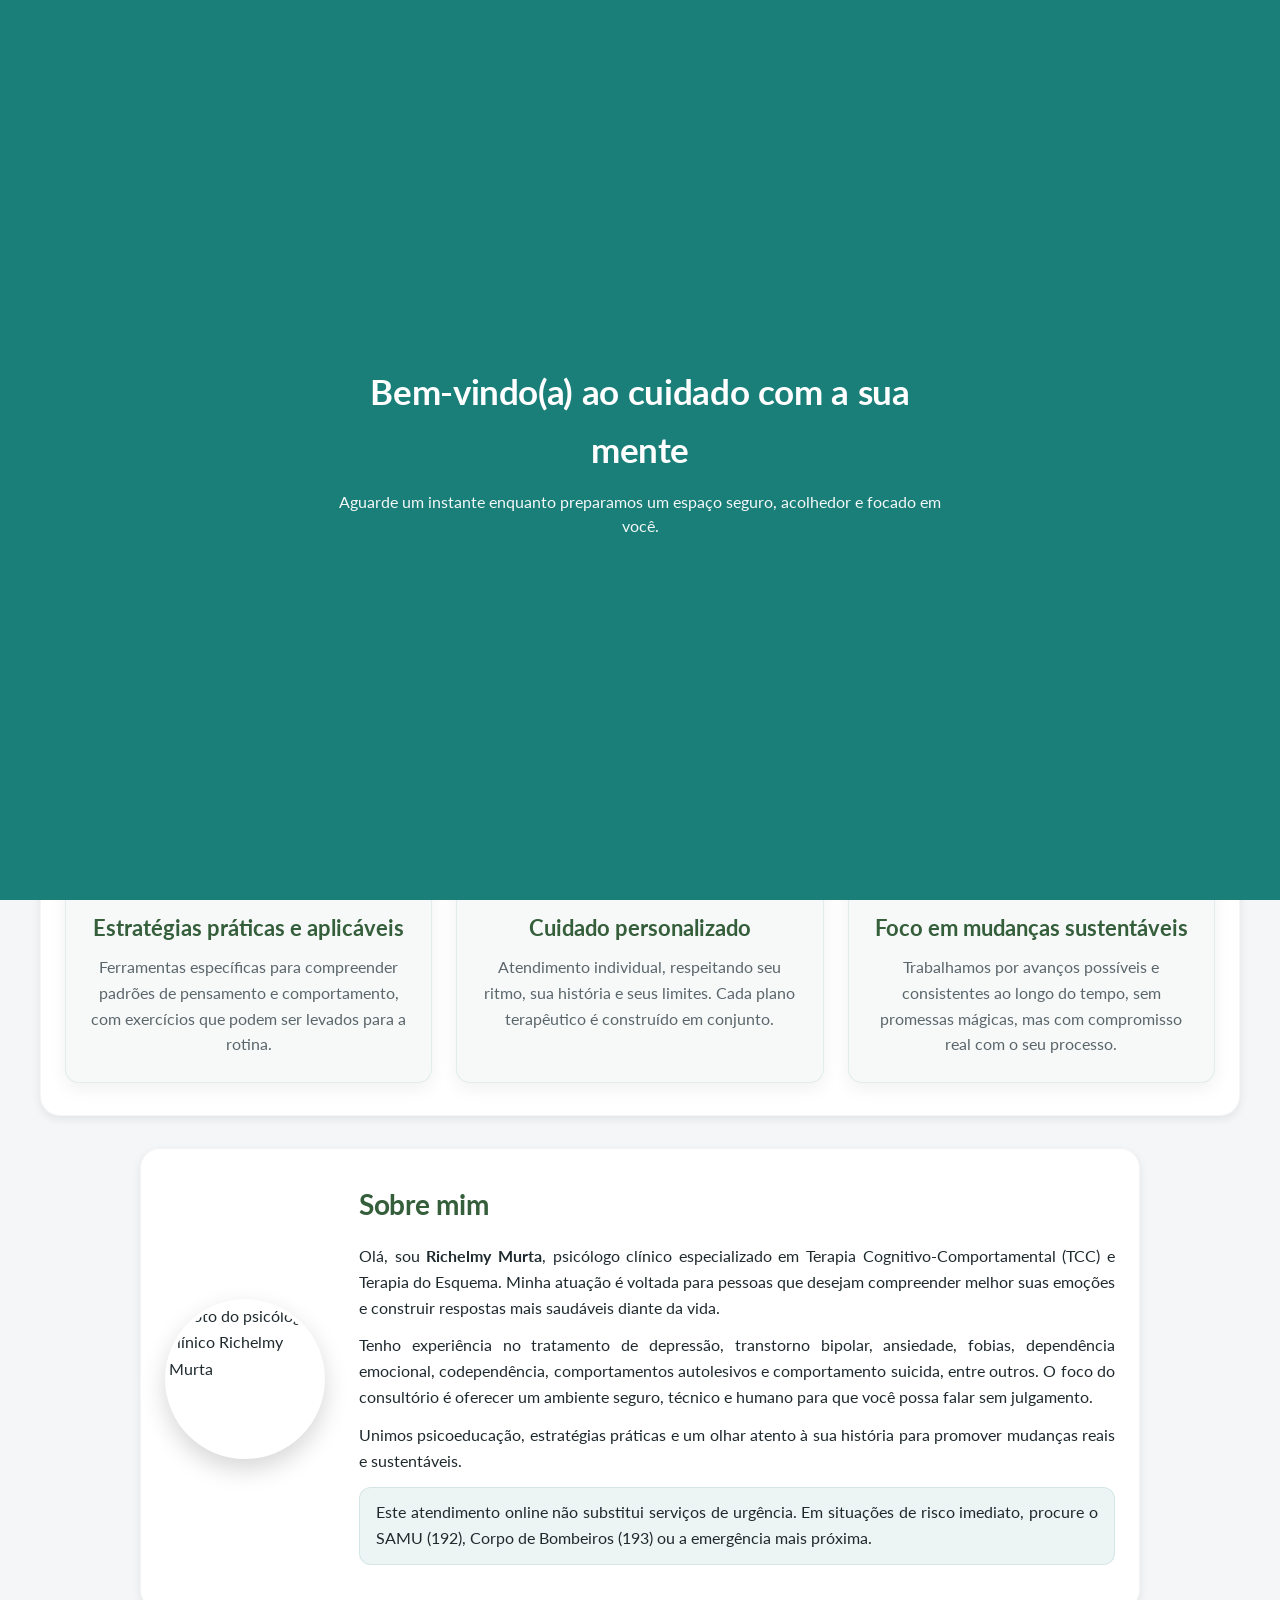
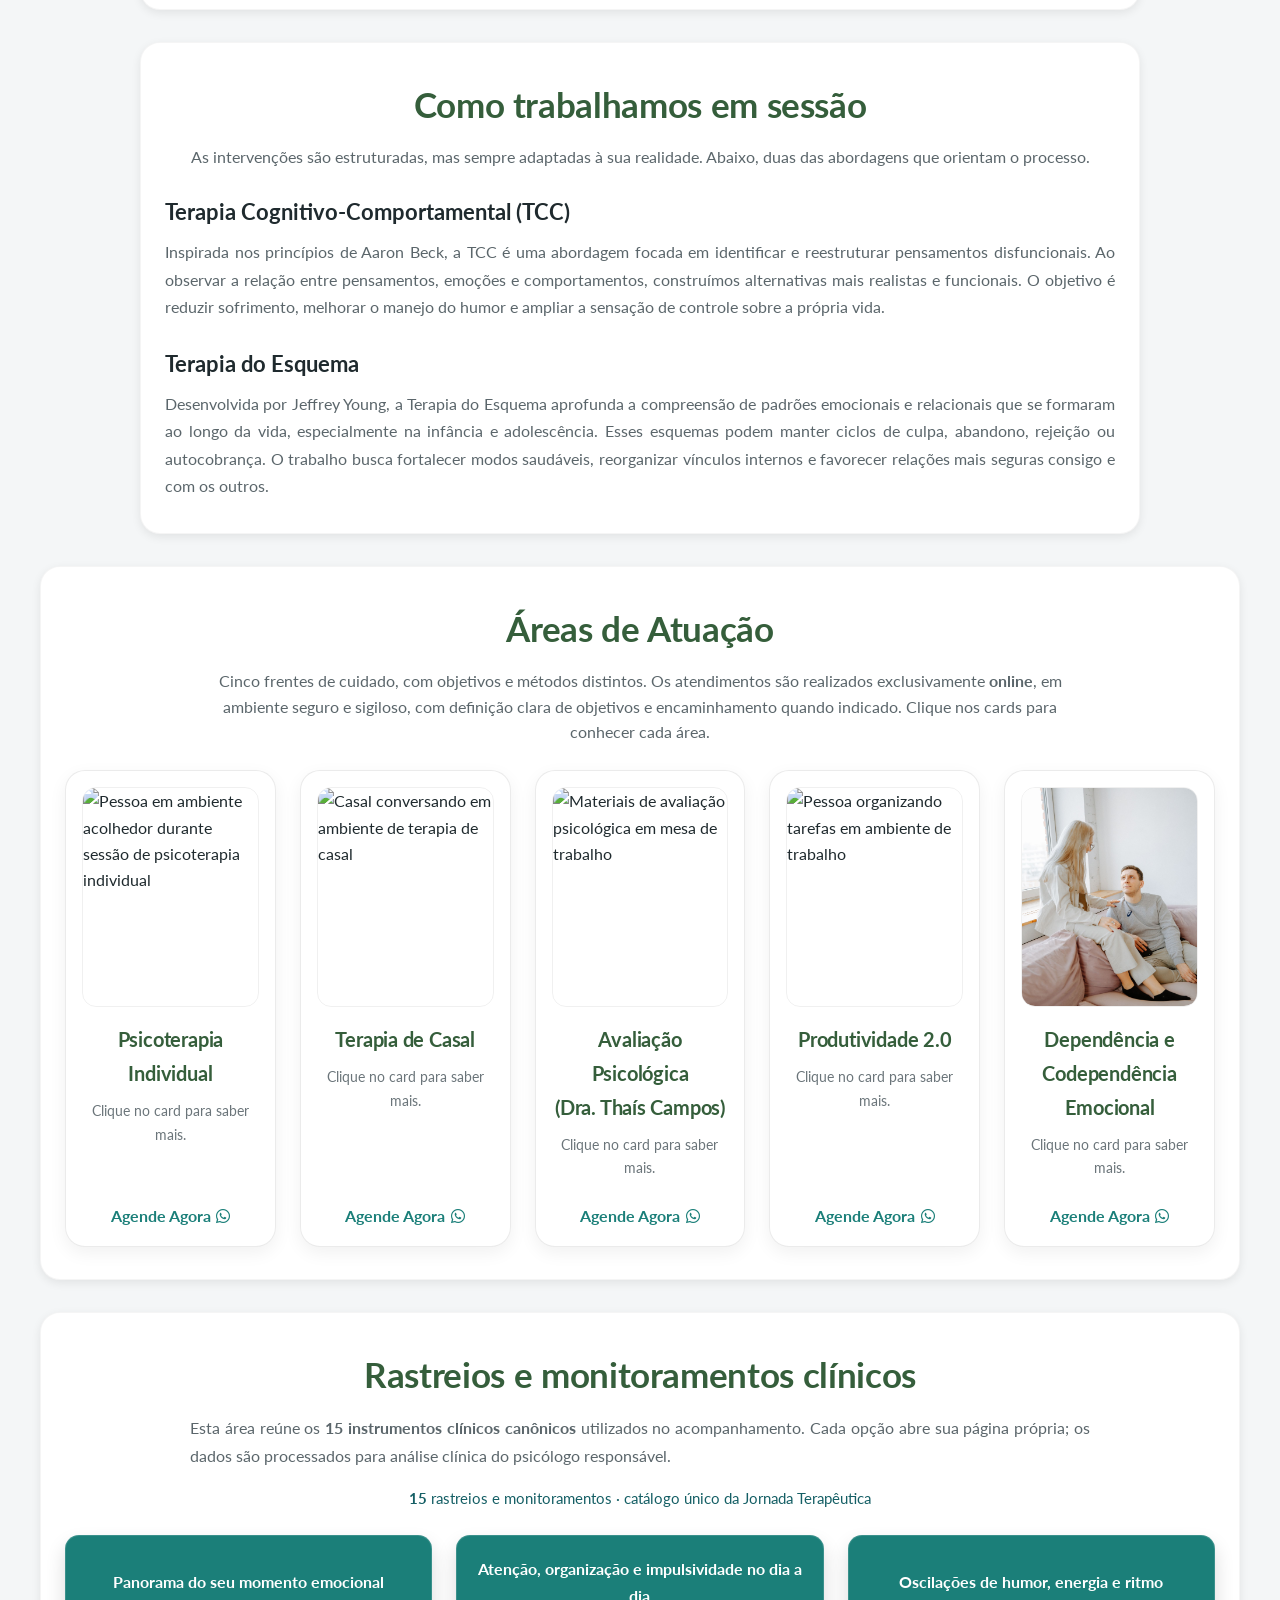
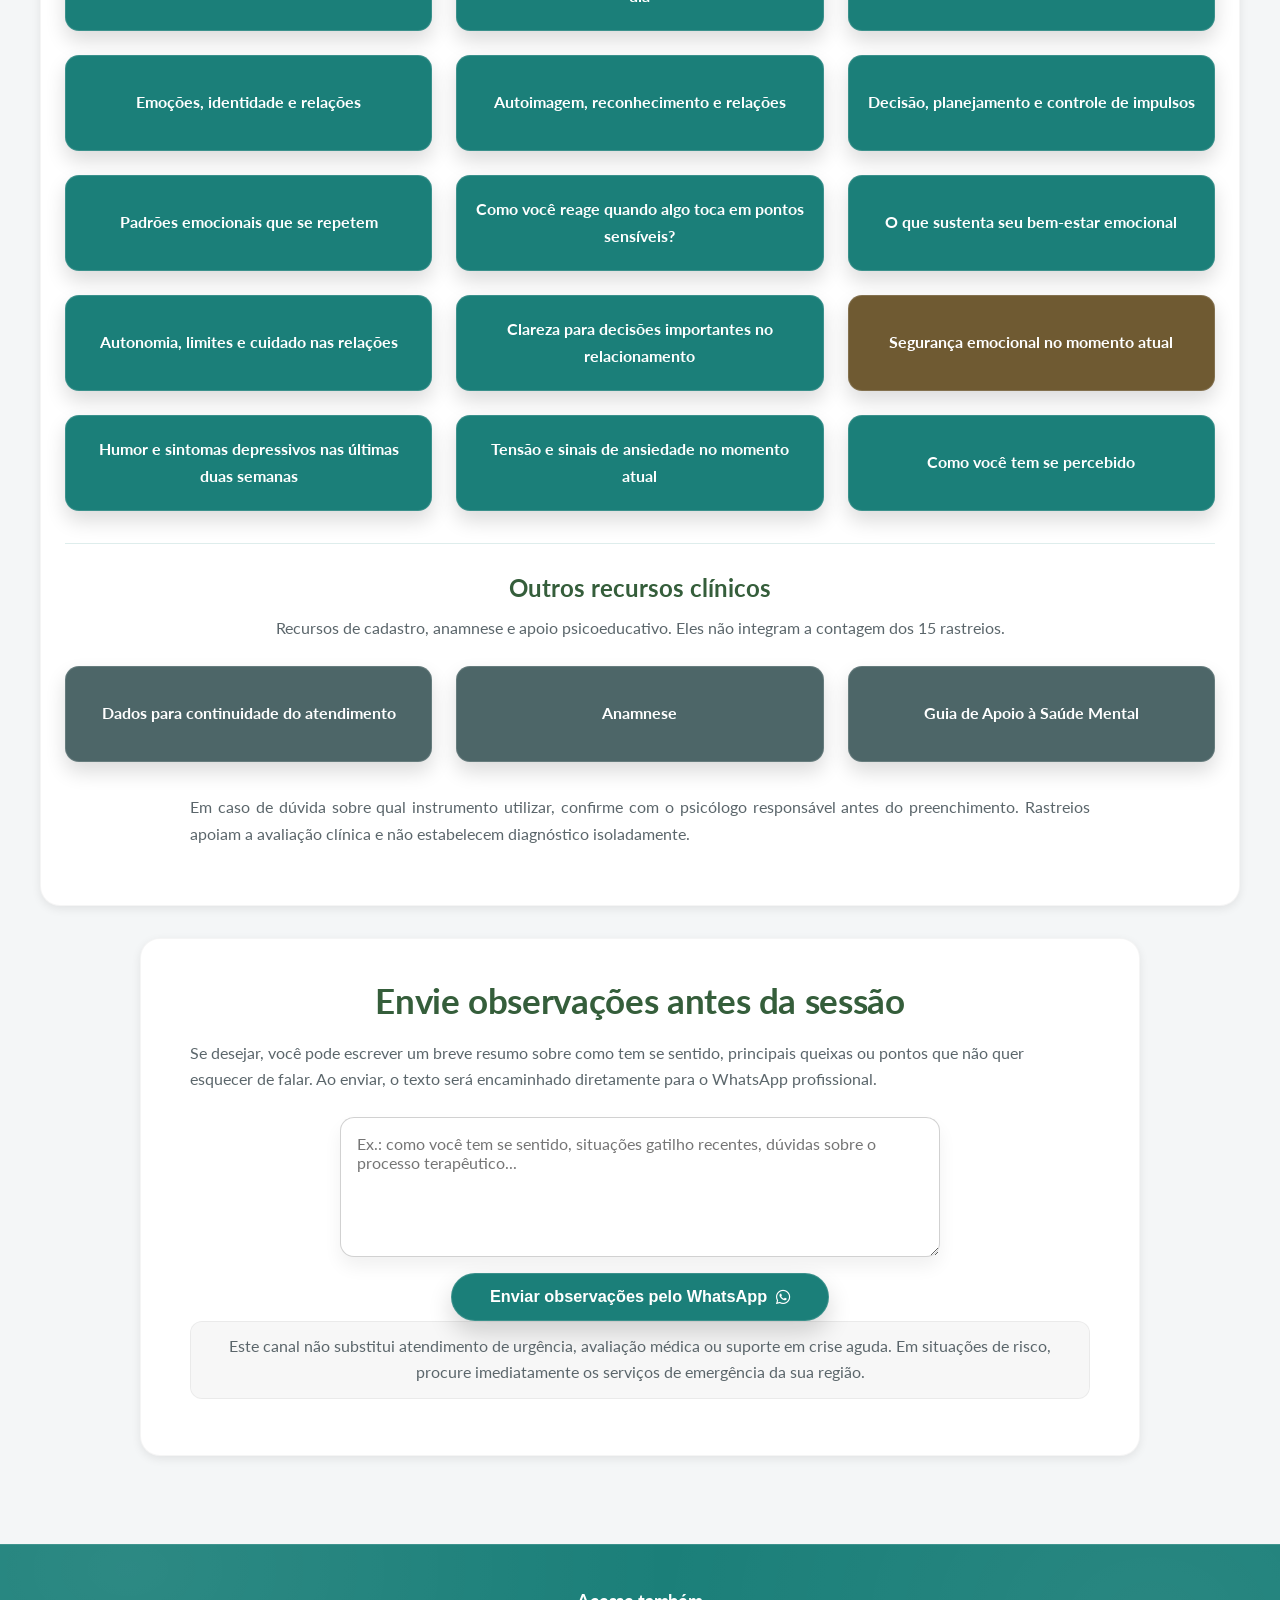
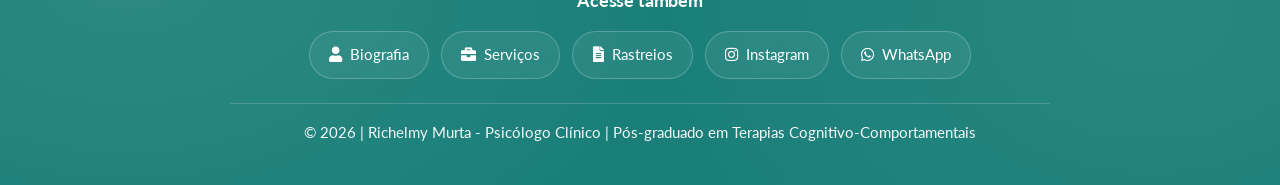
==== commit 3ccf5ef4: "Release: rastreios clínicos v3.1 — 15 instrumentos Consolida catálogo canônico 15/15, Jornada e Pain" ====
--- a/index.html
+++ b/index.html
@@ -6,7 +6,7 @@
     CHANGELOG (refatoração premium)
     - UI/UX: tipografia com hierarchy (clamp), grid/spacing consistente, cards mais “premium”, footer refeito (mantendo texto obrigatório literal).
     - Acessibilidade: foco visível, melhorias de semântica, aria-expanded/aria-controls onde faz sentido, skip-link mantido, reduced-motion respeitado.
-    - Performance: transições removidas do “*” global (evita custo), imagens com width/height (reduz CLS), Font Awesome com fallback via CDN, JS com guard-clauses.
+    - Performance: transições removidas do “*” global (evita custo), imagens com width/height (reduz CLS), Font Awesome via CSS CDN único, JS com guard-clauses.
     - Robustez (antifrágil): fallbacks de abertura do WhatsApp (popup-blocker), validações defensivas, degradação graciosa (noscript).
     - Preservado: splash (3s + fade), toggle cards de serviços (click/teclado), lógica de formulários (abrir/fechar + lazy-load iframe via data-src), envio de observações ao WhatsApp, botão “voltar ao topo”, IDs/âncoras e links originais.
   -->
@@ -38,9 +38,8 @@
     <link rel="preconnect" href="https://fonts.gstatic.com" crossorigin />
     <link href="https://fonts.googleapis.com/css2?family=Lato:wght@400;700&display=swap" rel="stylesheet" />
 
-    <!-- Font Awesome (fallback robusto via CDN + kit, sem depender de build) -->
+    <!-- Font Awesome via CSS CDN único; sem kit JS externo redundante -->
     <link rel="stylesheet" href="https://cdnjs.cloudflare.com/ajax/libs/font-awesome/5.15.4/css/all.min.css" referrerpolicy="no-referrer" />
-    <script src="https://kit.fontawesome.com/a076d05399.js" crossorigin="anonymous" defer></script>
 
     <!-- CSS Consolidado (premium + simetria) -->
     <style>
@@ -642,84 +641,12 @@
             font-weight: 700;
         }
 
-        .forms-detail-area {
-            max-width: var(--container-narrow);
-            margin: 0 auto;
-            background: var(--surface-2);
-            border-radius: var(--radius-xl);
-            padding: var(--s-6) var(--s-5);
-            box-shadow: 0 8px 20px rgba(0, 0, 0, 0.08);
-            border: 1px solid rgba(27, 127, 121, 0.10);
-        }
-
-        .forms-hint {
-            text-align: center;
-            font-size: 1rem;
-            color: var(--muted);
-            margin: 0;
-        }
-
-        .forms-hint.hidden {
-            display: none;
-        }
-
-        .form-detail {
-            display: none;
-        }
-
-        .form-detail.active {
-            display: block;
-        }
-
-        .form-detail h3 {
-            font-size: clamp(1.15rem, 1.6vw, 1.3rem);
-            color: #355e3b;
-            margin: 0 0 var(--s-4);
-            text-align: center;
-        }
-
-        .form-iframe-wrapper {
-            width: 100%;
-            border-radius: 14px;
-            overflow: hidden;
-            border: 1px solid rgba(0, 0, 0, 0.06);
-            background: #fff;
-            box-shadow: 0 8px 18px rgba(0, 0, 0, 0.10);
-        }
-
-        .form-iframe-wrapper iframe {
-            width: 100%;
-            border: none;
-            display: block;
-        }
-
-        .external-form-text {
-            font-size: 1rem;
-            margin: 0 0 var(--s-3);
-            text-align: center;
-            color: var(--muted);
-        }
-
-        .external-form-link {
-            display: inline-block;
-            margin-top: var(--s-3);
-            padding: 0.75rem 1.7rem;
-            border-radius: 999px;
-            background-color: var(--brand);
-            color: #ffffff;
-            text-decoration: none;
-            font-weight: 700;
-            font-size: 0.98rem;
-            border: 1px solid rgba(255, 255, 255, 0.14);
-            box-shadow: 0 10px 18px rgba(0, 0, 0, 0.12);
-        }
-
-        .external-form-link:hover,
-        .external-form-link:focus-visible {
-            background-color: var(--brand-2);
-            transform: translateY(-2px);
-            box-shadow: 0 18px 26px rgba(0, 0, 0, 0.18);
-        }
+        .catalog-meta { margin: -8px auto var(--s-5); text-align:center; color:var(--brand-2); font-size:.94rem; }
+        .form-btn.restricted { background:#6f5a32; }
+        .resources-subsection { margin-top:var(--s-6); padding-top:var(--s-5); border-top:1px solid rgba(27,127,121,.14); }
+        .resources-subsection h3 { margin:0 0 var(--s-2); text-align:center; color:#355e3b; font-size:clamp(1.2rem,2vw,1.5rem); }
+        .resources-subsection > p { margin:0 auto; max-width:800px; text-align:center; color:var(--muted); }
+        .form-links--resources .form-btn { background:#4d6668; }
 
         /* =========================
        10) Observações (WhatsApp)
@@ -1121,157 +1048,18 @@
             </div>
         </section>
 
-        <!-- Seção de Formulários -->
+        <!-- Rastreios e recursos clínicos -->
         <section class="section-shell content" id="forms" aria-labelledby="sec-formularios">
-            <h2 id="sec-formularios" class="section-title">Formulários para continuidade do tratamento</h2>
-            <p class="content-description">
-                Alguns questionários ajudam a organizar informações importantes e acompanhar sua evolução ao longo das sessões. Use os botões abaixo para escolher o instrumento desejado. Quando uma opção for selecionada, os detalhes e o acesso aparecerão logo abaixo desta grade.
-            </p>
-
-            <!-- BOTÕES EM GRADE -->
-            <div class="form-links">
-                <button class="form-btn" type="button" data-target="form-controle"><strong>Formulário de Controle para Atendimento Clínico</strong></button>
-                <button class="form-btn" type="button" data-target="form-humor"><strong>Avaliação de Humor</strong></button>
-                <button class="form-btn" type="button" data-target="form-autoestima"><strong>Escala de Autoestima (Rosemberg)</strong></button>
-                <button class="form-btn" type="button" data-target="form-ansiedade"><strong>Escala de Ansiedade</strong></button>
-                <a class="form-btn" href="./anamnese.html"><strong>Anamnese</strong></a>
-                <button class="form-btn" type="button" data-target="form-codep"><strong>Escala de (Co)Dependência Emocional</strong></button>
-                <button class="form-btn" type="button" data-target="form-tab"><strong>Rastreio de Transtorno Afetivo-Bipolar</strong></button>
-                <button class="form-btn" type="button" data-target="form-guia"><strong>Guia de Apoio à Saúde Mental</strong></button>
-                <button class="form-btn" type="button" data-target="form-borderline"><strong>Rastreio de Traços Borderline</strong></button>
-                <button class="form-btn" type="button" data-target="form-tdah"><strong>Rastreio de TDAH em Adultos</strong></button>
-                <button class="form-btn" type="button" data-target="form-icaps"><strong>Rastreio de Prontidão para Separação (ICAPS)</strong></button>
-                <button class="form-btn" type="button" data-target="form-narcisismo"><strong>Rastreio de Traços Narcisistas</strong></button>
+            <h2 id="sec-formularios" class="section-title">Rastreios e monitoramentos clínicos</h2>
+            <p class="content-description">Esta área reúne os <strong>15 instrumentos clínicos canônicos</strong> utilizados no acompanhamento. Cada opção abre sua página própria; os dados são processados para análise clínica do psicólogo responsável.</p>
+            <p class="catalog-meta"><strong id="screeningCount">15</strong> rastreios e monitoramentos · catálogo único da Jornada Terapêutica</p>
+            <div class="form-links" id="screeningCanonicalGrid" aria-label="15 rastreios e monitoramentos clínicos"></div>
+            <div class="resources-subsection" aria-labelledby="sec-outros-recursos">
+                <h3 id="sec-outros-recursos">Outros recursos clínicos</h3>
+                <p>Recursos de cadastro, anamnese e apoio psicoeducativo. Eles não integram a contagem dos 15 rastreios.</p>
+                <div class="form-links form-links--resources" id="otherResourcesGrid"></div>
             </div>
-
-            <!-- ÁREA DE EXIBIÇÃO DOS FORMULÁRIOS -->
-            <div class="forms-detail-area" id="formsDetailArea">
-                <p class="forms-hint" id="formsHint">Clique em um dos botões acima para abrir o formulário ou rastreio nesta área.</p>
-
-                <!-- Formulário de Controle -->
-                <div class="form-detail" id="form-controle">
-          <h3>Formulário de Controle para Atendimento Clínico</h3>
-          <p class="external-form-text">A aplicação ocorre em uma página clínica própria da Jornada Terapêutica, com interface consistente e foco no questionário.</p>
-          <div style="text-align:center;">
-              <a class="external-form-link" href="./monitoramento.html?instrument=controle">
-                  Abrir dados para atendimento
-              </a>
-          </div>
-      </div>
-
-                <!-- Avaliação de Humor -->
-                <div class="form-detail" id="form-humor">
-          <h3>Avaliação de Humor</h3>
-          <p class="external-form-text">A aplicação ocorre em uma página clínica própria da Jornada Terapêutica, com interface consistente e foco no questionário.</p>
-          <div style="text-align:center;">
-              <a class="external-form-link" href="./monitoramento.html?instrument=humor">
-                  Abrir Avaliação de Humor
-              </a>
-          </div>
-      </div>
-
-                <!-- Autoestima -->
-                <div class="form-detail" id="form-autoestima">
-          <h3>Escala de Autoestima de Rosemberg</h3>
-          <p class="external-form-text">A aplicação ocorre em uma página clínica própria da Jornada Terapêutica, com interface consistente e foco no questionário.</p>
-          <div style="text-align:center;">
-              <a class="external-form-link" href="./monitoramento.html?instrument=autoestima">
-                  Abrir Monitoramento de Autoestima
-              </a>
-          </div>
-      </div>
-
-                <!-- Ansiedade -->
-                <div class="form-detail" id="form-ansiedade">
-          <h3>Escala de Ansiedade</h3>
-          <p class="external-form-text">A aplicação ocorre em uma página clínica própria da Jornada Terapêutica, com interface consistente e foco no questionário.</p>
-          <div style="text-align:center;">
-              <a class="external-form-link" href="./monitoramento.html?instrument=ansiedade">
-                  Abrir Monitoramento de Ansiedade
-              </a>
-          </div>
-      </div>
-                <!-- Escala de (Co)Dependência Emocional -->
-                <div class="form-detail" id="form-codep">
-                    <h3>Escala de (Co)Dependência Emocional</h3>
-                    <p class="external-form-text">Este formulário é aberto em uma página dedicada, para melhor visualização.</p>
-                    <div style="text-align:center;">
-                        <a class="external-form-link" href="https://ricmurtapsicologia.github.io/Escala-de-Co-Depenpencia-Emocional/" target="_blank" rel="noopener noreferrer">
-                            Abrir Escala de (Co)Dependência Emocional
-                        </a>
-                    </div>
-                </div>
-
-                <!-- TAB -->
-                <div class="form-detail" id="form-tab">
-                    <h3>Rastreio de Transtorno Afetivo-Bipolar</h3>
-                    <p class="external-form-text">O rastreio completo para Transtorno Afetivo-Bipolar é realizado em uma página específica.</p>
-                    <div style="text-align:center;">
-                        <a class="external-form-link" href="https://ricmurtapsicologia.github.io/tab-bateria-integrada/" target="_blank" rel="noopener noreferrer">
-                            Abrir Rastreio de TAB
-                        </a>
-                    </div>
-                </div>
-
-                <!-- Guia de Apoio -->
-                <div class="form-detail" id="form-guia">
-                    <h3>Guia de Apoio à Saúde Mental</h3>
-                    <p class="external-form-text">Material psicoeducativo em formato de guia interativo.</p>
-                    <div style="text-align:center;">
-                        <a class="external-form-link" href="https://ricmurtapsicologia.github.io/Guia-de-Apoio-a-Saude-Mental/" target="_blank" rel="noopener noreferrer">
-                            Abrir Guia de Apoio à Saúde Mental
-                        </a>
-                    </div>
-                </div>
-
-                <!-- Borderline -->
-                <div class="form-detail" id="form-borderline">
-                    <h3>Rastreio de Traços Borderline</h3>
-                    <p class="external-form-text">Inventário clínico para rastreio de traços de personalidade borderline.</p>
-                    <div style="text-align:center;">
-                        <a class="external-form-link" href="https://ricmurtapsicologia.github.io/Inventario-de-Tracos-Borderline/" target="_blank" rel="noopener noreferrer">
-                            Abrir Rastreio de Traços Borderline
-                        </a>
-                    </div>
-                </div>
-
-                <!-- TDAH -->
-                <div class="form-detail" id="form-tdah">
-                    <h3>Rastreio de TDAH em Adultos</h3>
-                    <p class="external-form-text">Bateria integrada para rastreio clínico de TDAH em adultos.</p>
-                    <div style="text-align:center;">
-                        <a class="external-form-link" href="https://ricmurtapsicologia.github.io/rastreioTDAH/" target="_blank" rel="noopener noreferrer">
-                            Abrir Rastreio de TDAH em Adultos
-                        </a>
-                    </div>
-                </div>
-
-                <!-- ICAPS -->
-                <div class="form-detail" id="form-icaps">
-                    <h3>Rastreio de Prontidão para Separação (ICAPS)</h3>
-                    <p class="external-form-text">Instrumento clínico para avaliação de prontidão para separação de casais.</p>
-                    <div style="text-align:center;">
-                        <a class="external-form-link" href="https://ricmurtapsicologia.github.io/ICAPS/" target="_blank" rel="noopener noreferrer">
-                            Abrir ICAPS
-                        </a>
-                    </div>
-                </div>
-
-                <!-- Narcisismo -->
-                <div class="form-detail" id="form-narcisismo">
-                    <h3>Rastreio de Traços Narcisistas</h3>
-                    <p class="external-form-text">Bateria clínica para rastreio de traços narcisistas, com devolutivas psicoeducativas.</p>
-                    <div style="text-align:center;">
-                        <a class="external-form-link" href="https://ricmurtapsicologia.github.io/bateria.narcisismo/" target="_blank" rel="noopener noreferrer">
-                            Abrir Rastreio de Traços Narcisistas
-                        </a>
-                    </div>
-                </div>
-            </div>
-
-            <p class="final-words">
-                Em caso de dúvidas sobre qual instrumento utilizar, envie uma mensagem antes da sessão ou traga a questão para conversarmos com calma durante o atendimento.
-            </p>
+            <p class="final-words">Em caso de dúvida sobre qual instrumento utilizar, confirme com o psicólogo responsável antes do preenchimento. Rastreios apoiam a avaliação clínica e não estabelecem diagnóstico isoladamente.</p>
         </section>
 
         <!-- Seção Observações -> Envio para WhatsApp -->
@@ -1303,7 +1091,7 @@
                 <nav class="footer-links" aria-label="Links rápidos do rodapé">
                     <a href="#biografia" class="footer-link"><i class="fas fa-user" aria-hidden="true"></i><span>Biografia</span></a>
                     <a href="#servicos" class="footer-link"><i class="fas fa-briefcase" aria-hidden="true"></i><span>Serviços</span></a>
-                    <a href="#forms" class="footer-link"><i class="fas fa-file-alt" aria-hidden="true"></i><span>Formulários</span></a>
+                    <a href="#forms" class="footer-link"><i class="fas fa-file-alt" aria-hidden="true"></i><span>Rastreios</span></a>
                     <a href="https://www.instagram.com/ricmurtapsicologia/" target="_blank" rel="noopener noreferrer" class="footer-link"><i class="fab fa-instagram" aria-hidden="true"></i><span>Instagram</span></a>
                     <a href="https://api.whatsapp.com/send?phone=5535984640729&text=Olá,%20gostaria%20de%20agendar%20um%20horário%20online!" target="_blank" rel="noopener noreferrer" class="footer-link"><i class="fab fa-whatsapp" aria-hidden="true"></i><span>WhatsApp</span></a>
                 </nav>
@@ -1322,7 +1110,10 @@
         <span class="scroll-label">Voltar ao topo</span>
     </button>
 
-    <!-- JavaScript (ES6+), preservando funcionalidades + redundâncias antifrágeis -->
+    <!-- Catálogo canônico único dos 15 rastreios -->
+    <script src="./assets/screening-catalog-v3.js?v=20260907"></script>
+
+    <!-- JavaScript (ES6+) -->
     <script type="module">
         // =========================
         // Splash (preservado: 3s + fade)
@@ -1358,6 +1149,24 @@
         // DOM Ready
         // =========================
         document.addEventListener("DOMContentLoaded", () => {
+            // Catálogo canônico compartilhado entre Jornada e Painel.
+            const catalog = window.RM_SCREENING_CATALOG;
+            const screeningGrid = qs("#screeningCanonicalGrid");
+            const otherGrid = qs("#otherResourcesGrid");
+            if (!catalog || !Array.isArray(catalog.items) || catalog.items.length !== 15) throw new Error("SCREENING_CATALOG_UNAVAILABLE");
+            const renderCatalogLink = (item, restricted = false) => {
+                const a = document.createElement("a");
+                a.className = `form-btn${restricted ? " restricted" : ""}`;
+                a.href = item.url;
+                if (/^https?:/i.test(item.url)) { a.target = "_blank"; a.rel = "noopener noreferrer"; }
+                const strong = document.createElement("strong"); strong.textContent = item.name; a.appendChild(strong);
+                if (restricted) a.setAttribute("aria-label", `${item.name} — uso clínico restrito`);
+                return a;
+            };
+            catalog.items.forEach(item => screeningGrid?.appendChild(renderCatalogLink(item, Boolean(item.restricted))));
+            catalog.otherResources.forEach(item => otherGrid?.appendChild(renderCatalogLink(item, false)));
+            const count = qs("#screeningCount"); if (count) count.textContent = String(catalog.items.length);
+
             // -------------------------
             // Serviços: toggle (click + teclado) preservado
             // -------------------------
@@ -1411,60 +1220,6 @@
             }
 
             // -------------------------
-            // Formulários: abrir/fechar + lazy-load iframe (preservado)
-            // -------------------------
-            const formButtons = qsa(".form-btn");
-            const formDetails = qsa(".form-detail");
-            const formsHint = qs("#formsHint");
-            const formsDetailArea = qs("#formsDetailArea");
-
-            const closeAllForms = () => {
-                formButtons.forEach((b) => b.classList.remove("active"));
-                formDetails.forEach((d) => d.classList.remove("active"));
-                formsHint?.classList.remove("hidden");
-            };
-
-            const openFormDetail = (targetId) => {
-                let anyActive = false;
-
-                formDetails.forEach((detail) => {
-                    const isTarget = detail.id === targetId;
-                    detail.classList.toggle("active", isTarget);
-                    if (isTarget) {
-                        anyActive = true;
-                        const iframe = detail.querySelector("iframe[data-src]");
-                        if (iframe && !iframe.src) iframe.src = iframe.dataset.src;
-                    }
-                });
-
-                if (formsHint) formsHint.classList.toggle("hidden", anyActive);
-
-                if (formsDetailArea && anyActive) {
-                    formsDetailArea.scrollIntoView({
-                        behavior: "smooth",
-                        block: "start"
-                    });
-                }
-            };
-
-            formButtons.forEach((btn) => {
-                btn.addEventListener("click", () => {
-                    const targetId = btn.dataset.target;
-                    if (!targetId) return;
-
-                    const isAlreadyActive = btn.classList.contains("active");
-
-                    if (isAlreadyActive) {
-                        closeAllForms();
-                        return;
-                    }
-
-                    formButtons.forEach((b) => b.classList.toggle("active", b === btn));
-                    openFormDetail(targetId);
-                });
-            });
-
-            // -------------------------
             // Botão flutuante "voltar ao topo" (preservado)
             // -------------------------
             const scrollBtn = qs("#scrollTopBtn");
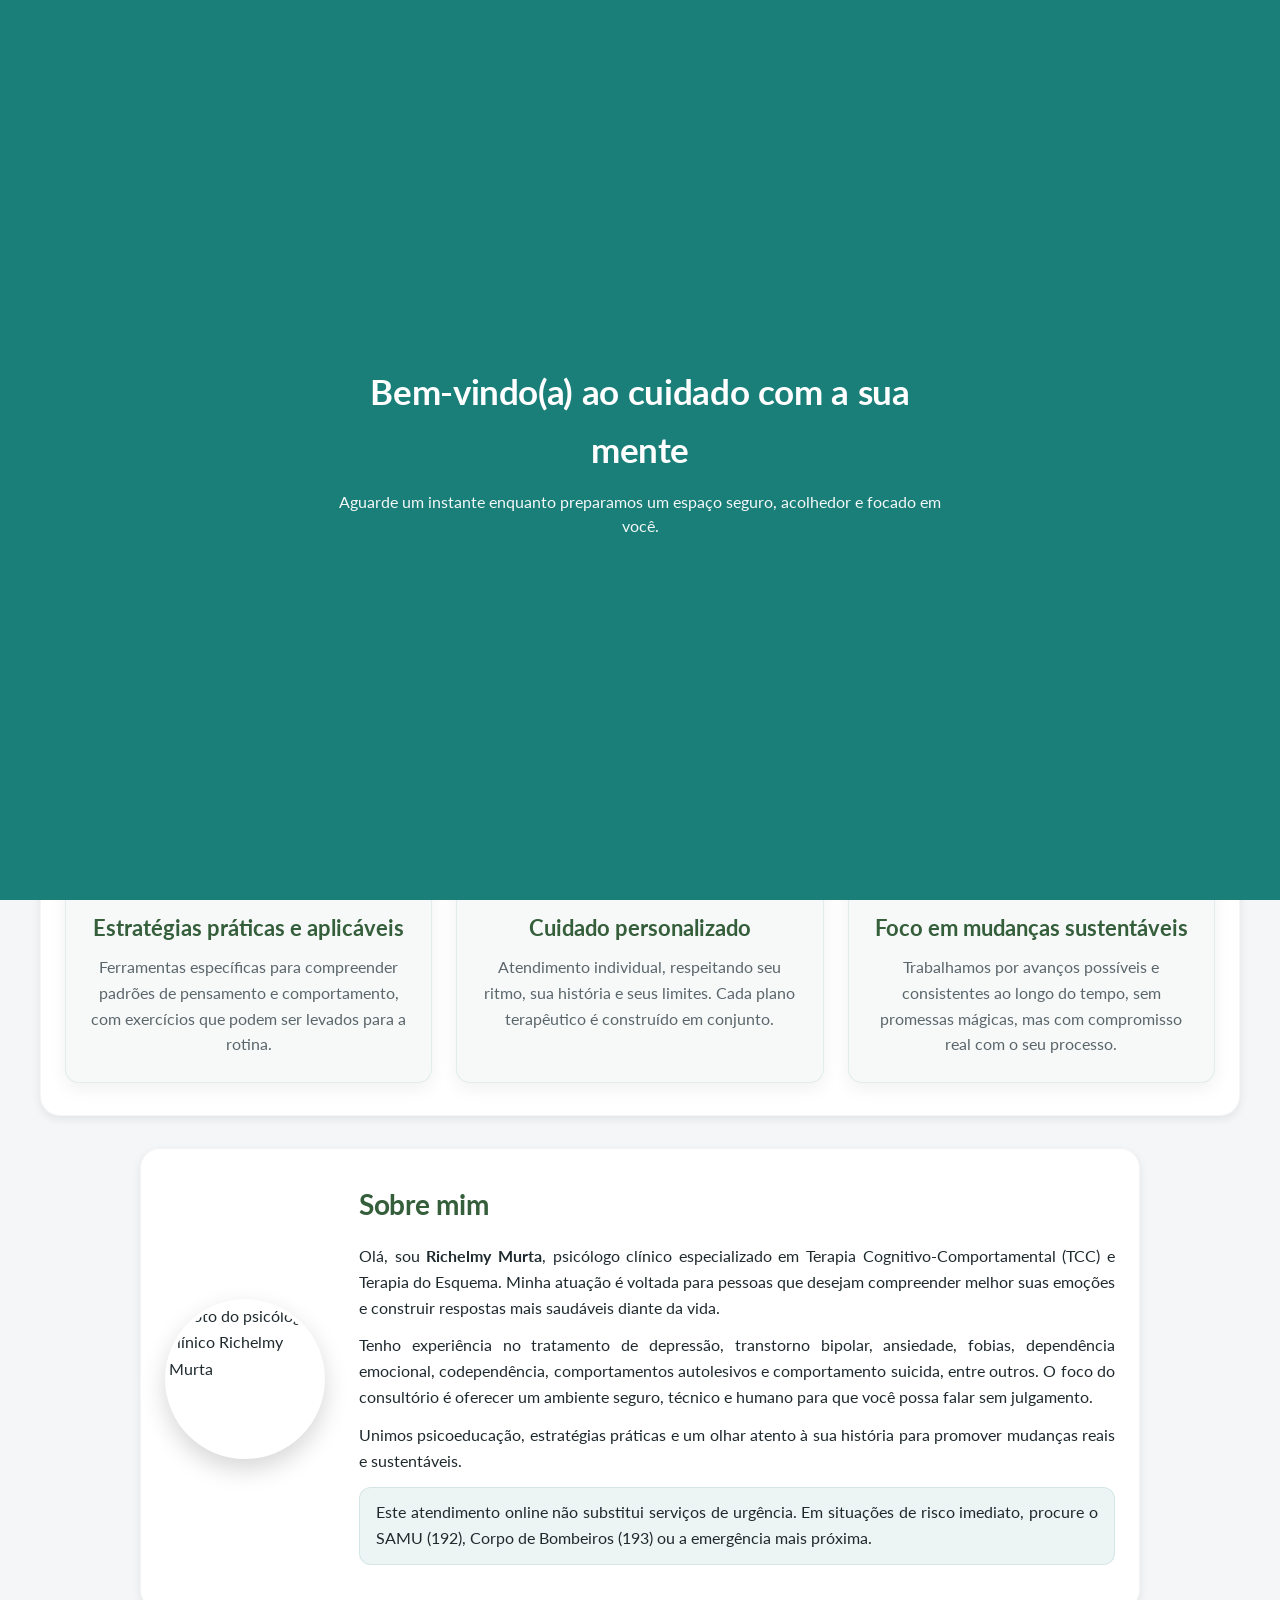
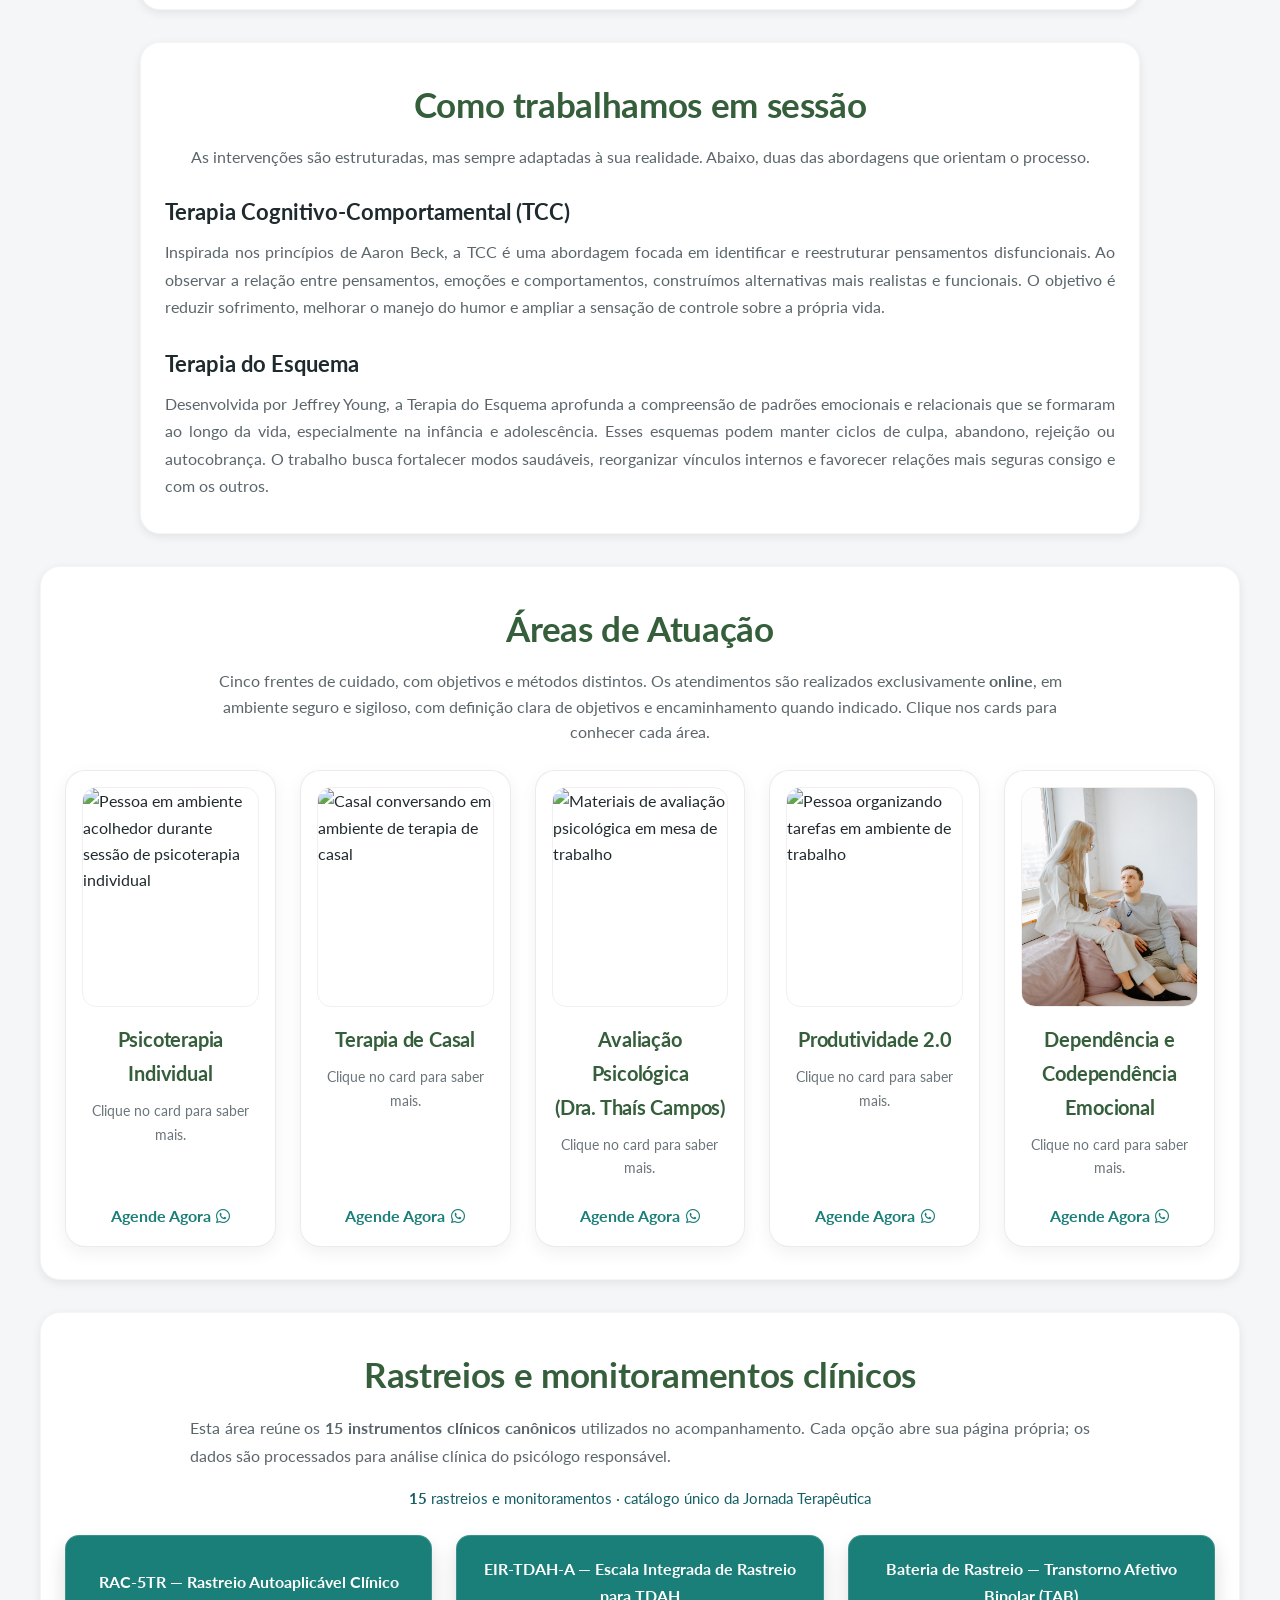
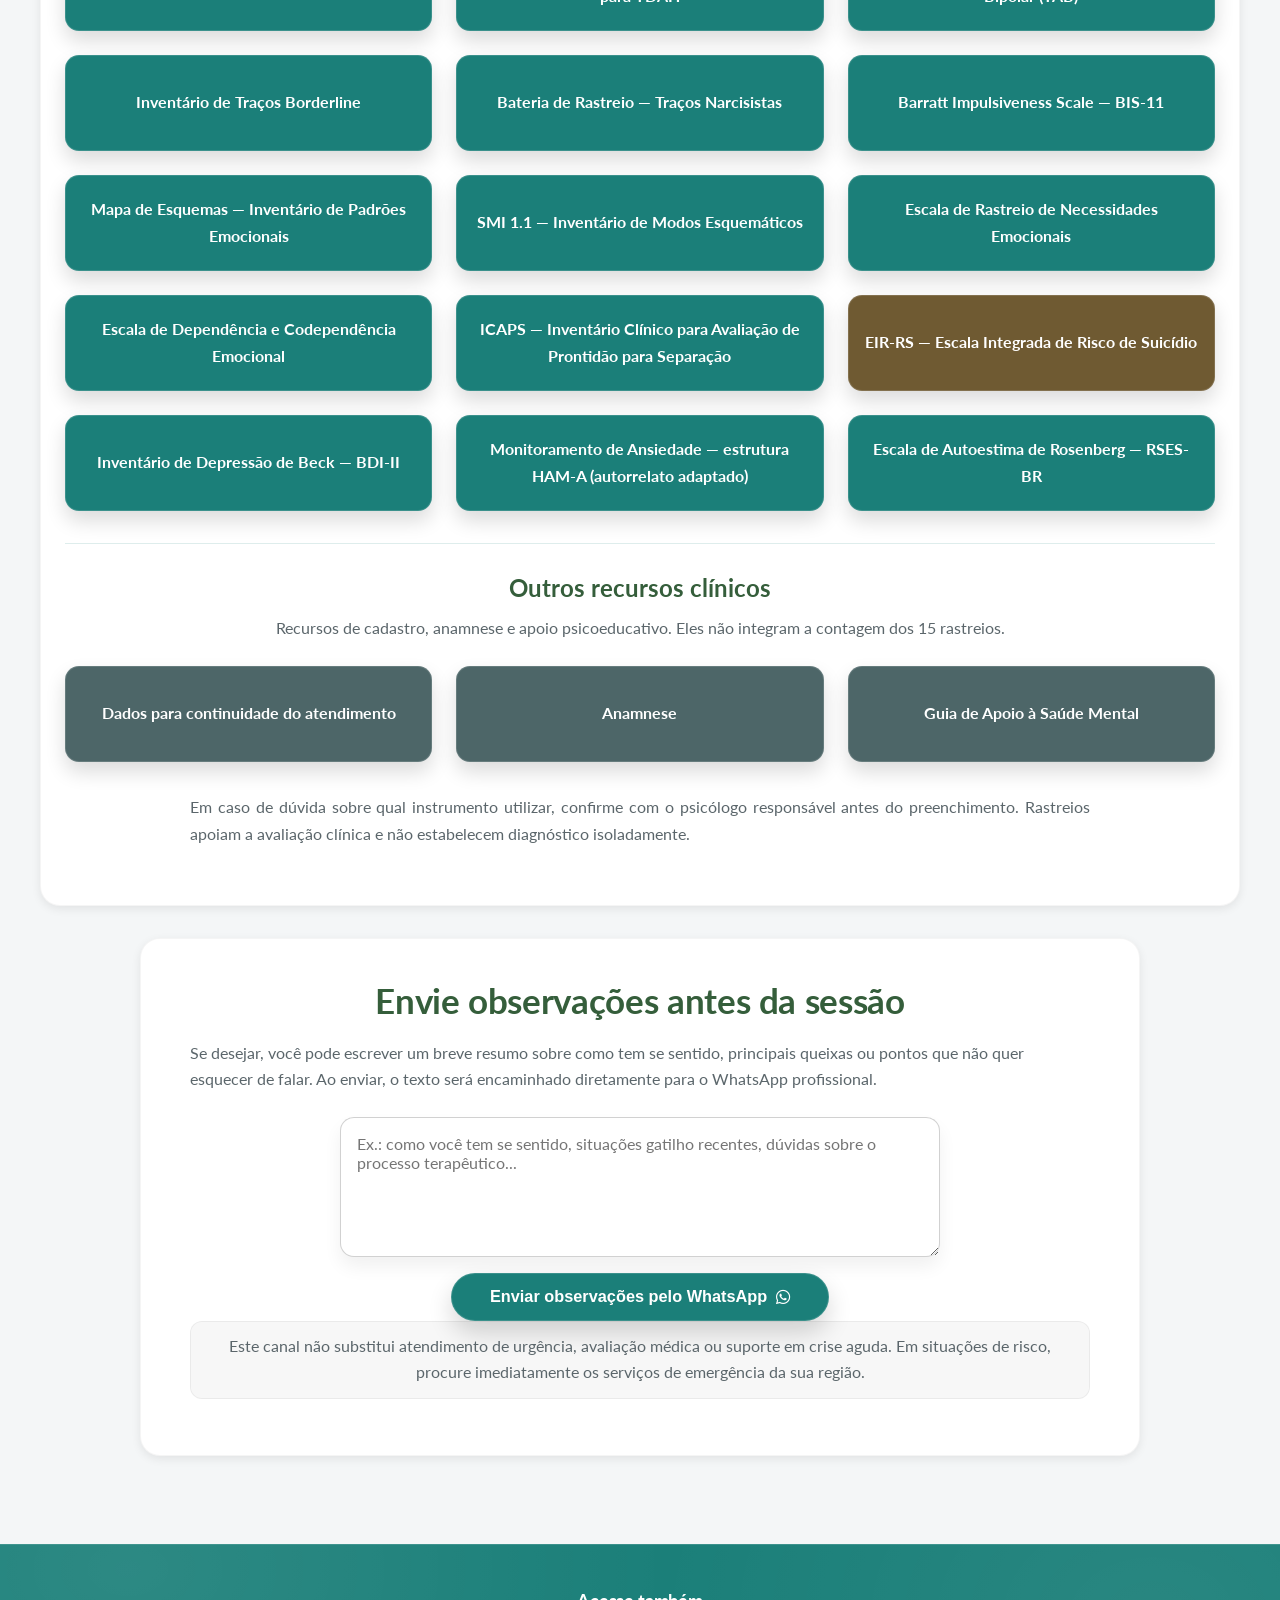
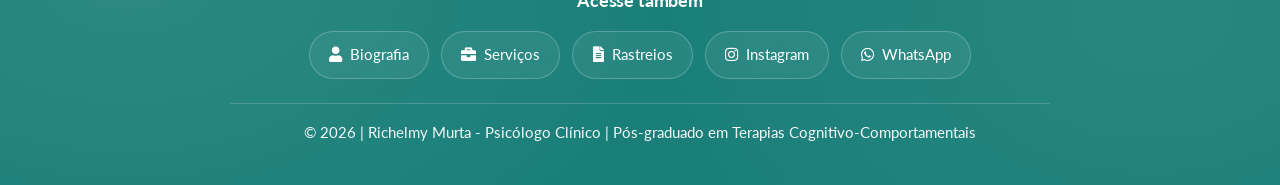
==== commit 0c560a58: "chore(rastreios): gate final visual v4 e limpeza de workflows temporários" ====
--- a/index.html
+++ b/index.html
@@ -1111,7 +1111,7 @@
     </button>
 
     <!-- Catálogo canônico único dos 15 rastreios -->
-    <script src="./assets/screening-catalog-v3.js?v=20260907"></script>
+    <script src="./assets/screening-catalog-v3.js?v=20260909-clinical-v4"></script>
 
     <!-- JavaScript (ES6+) -->
     <script type="module">
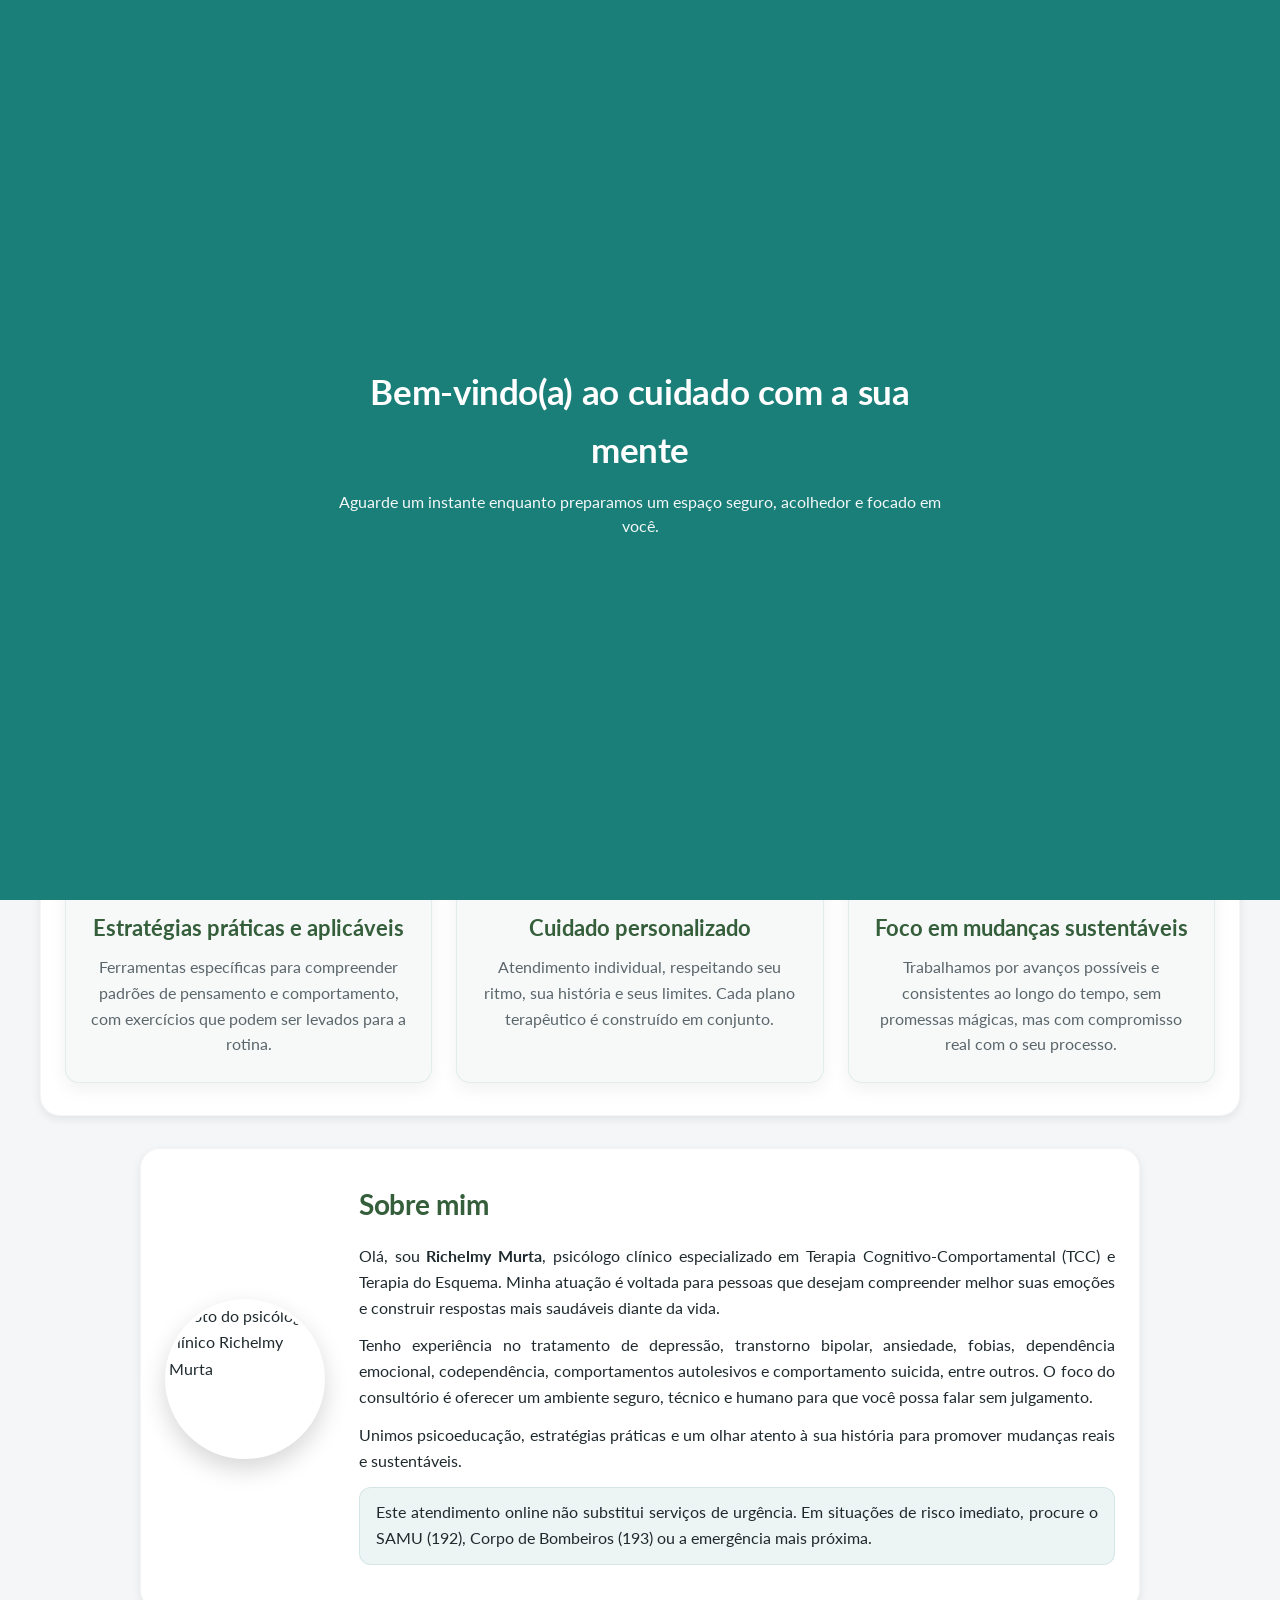
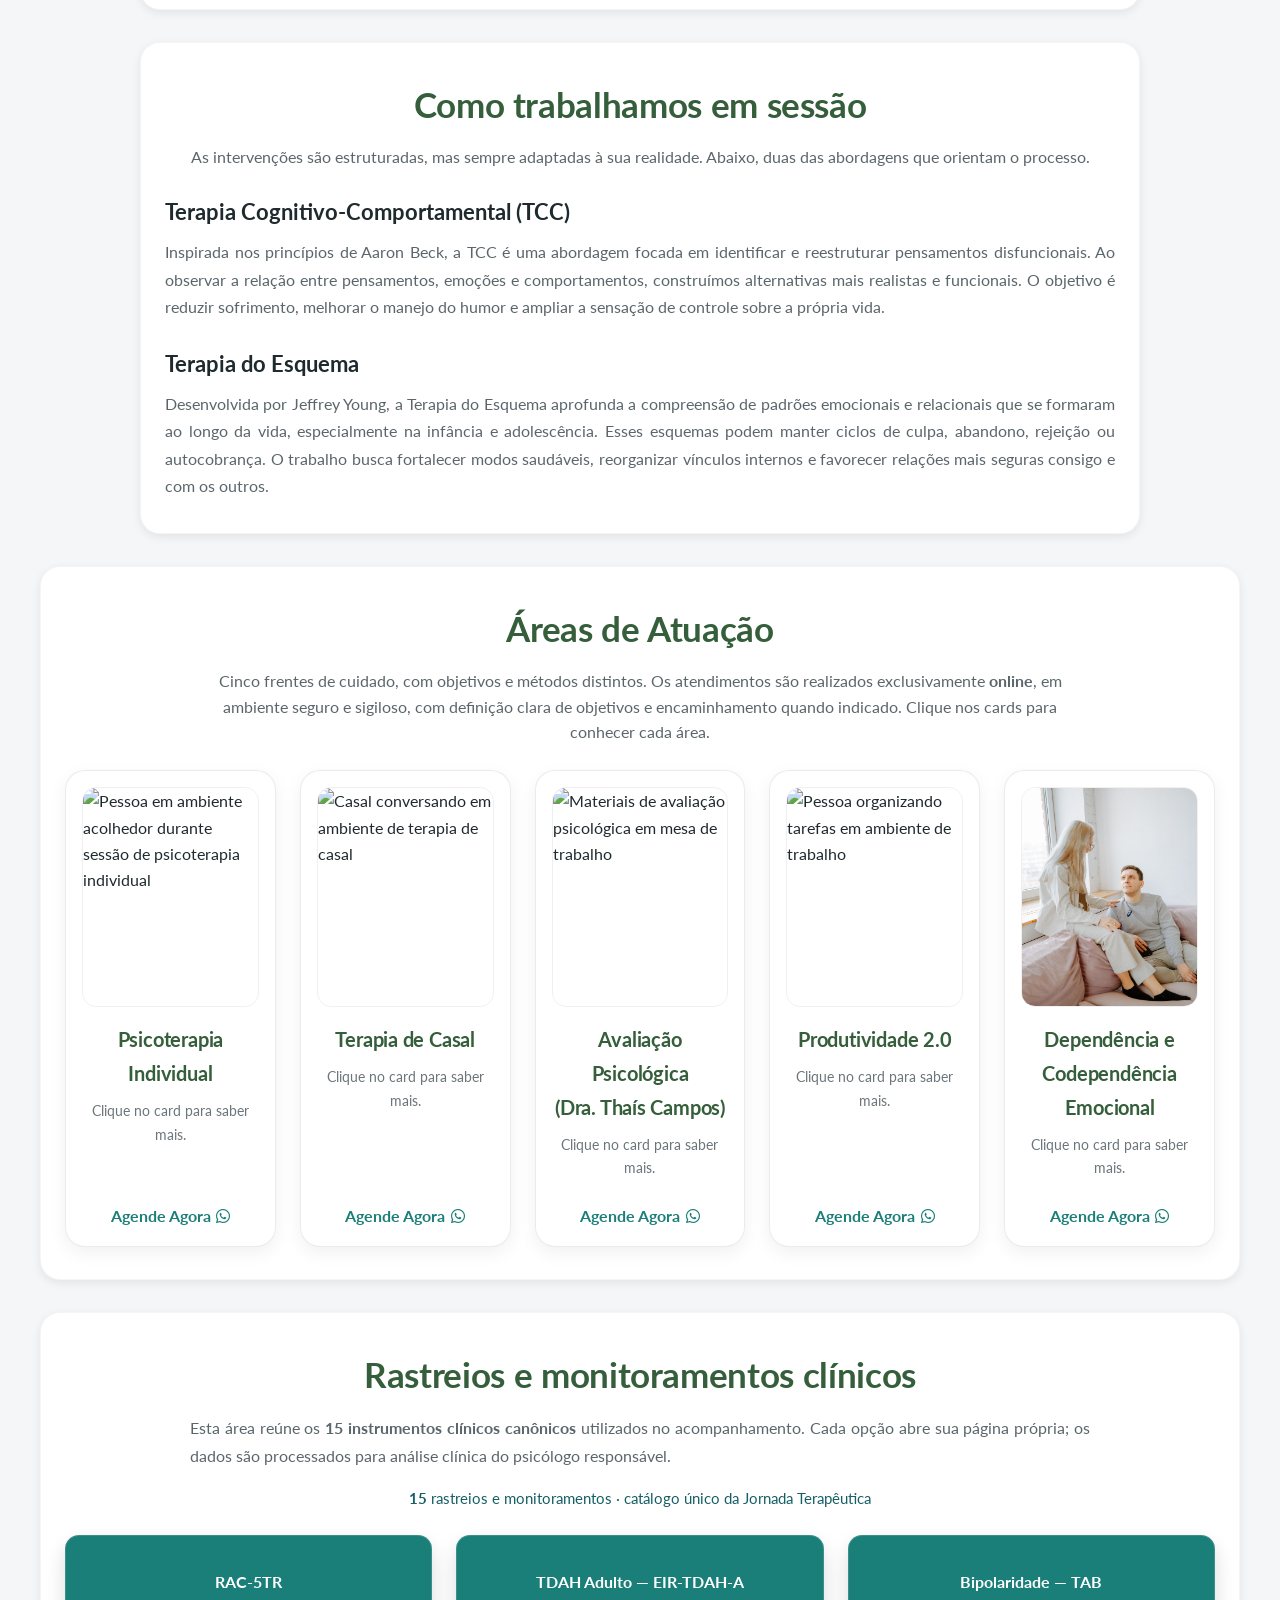
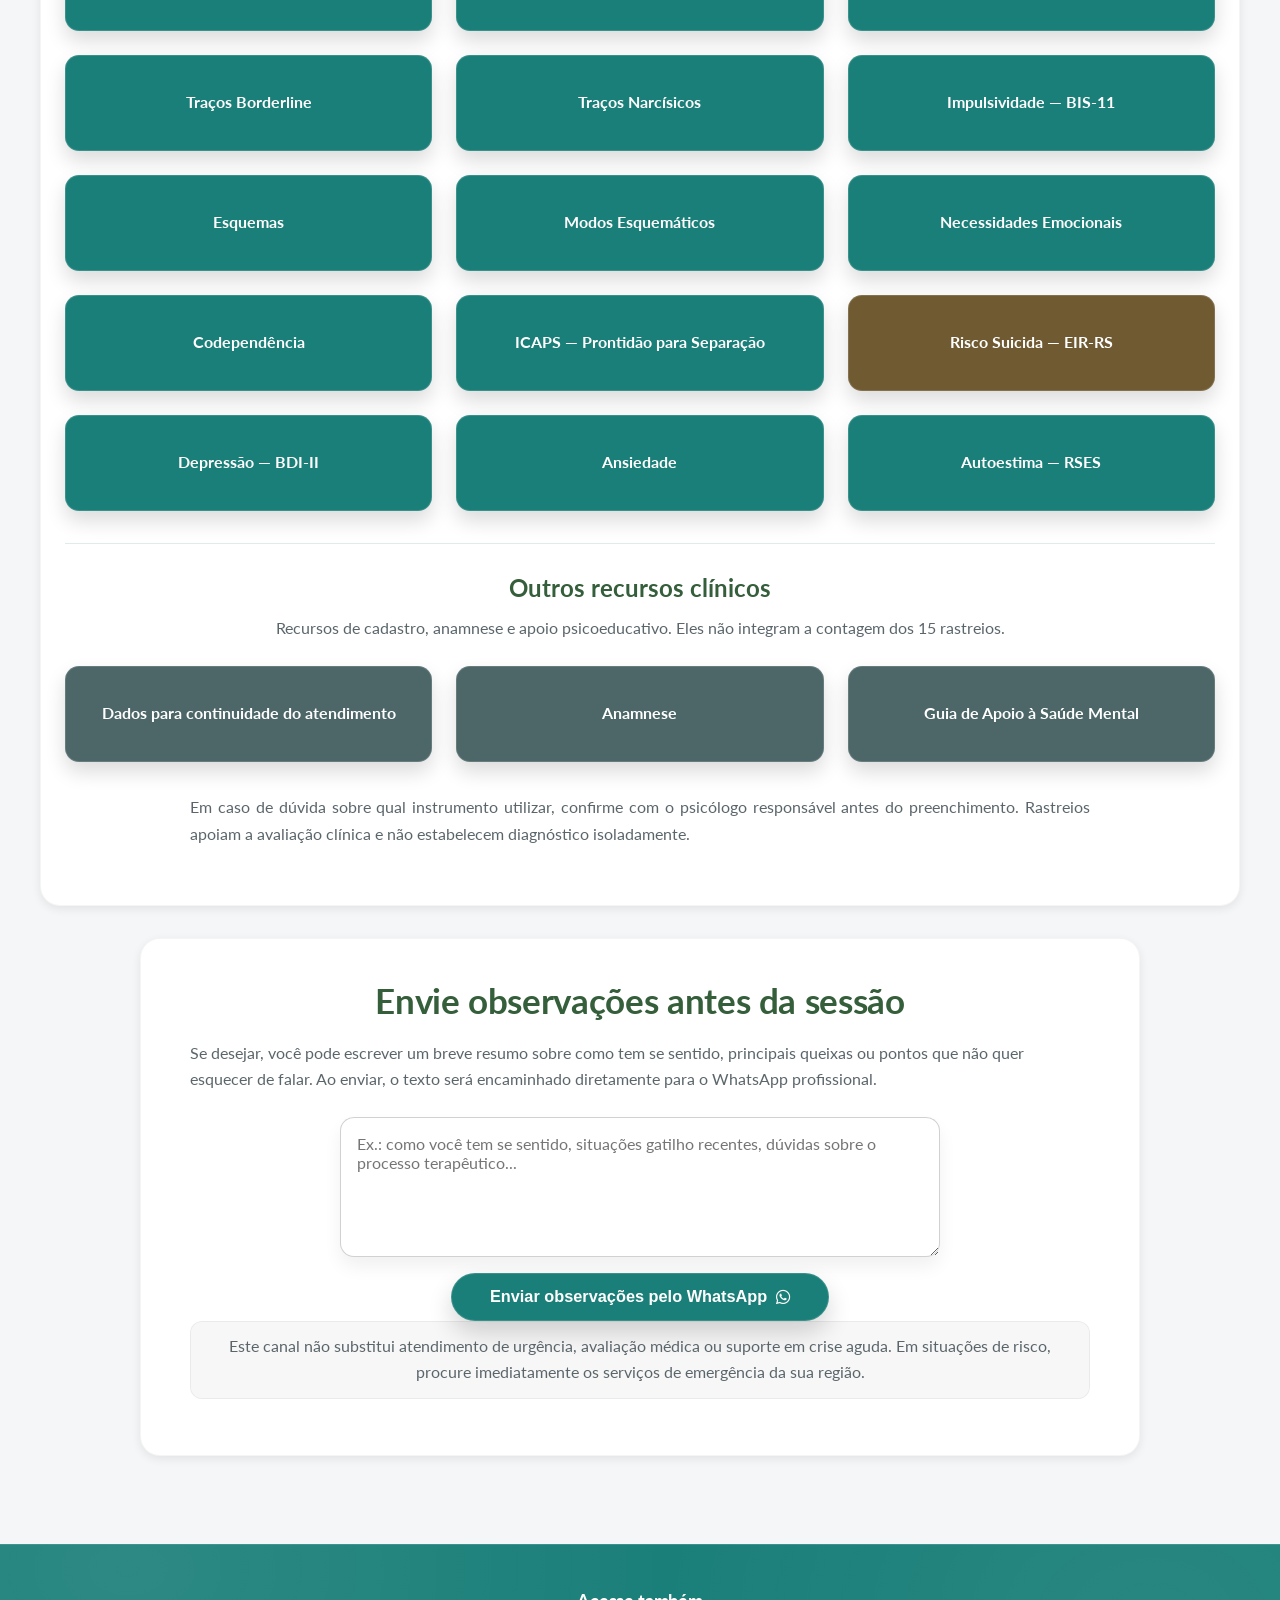
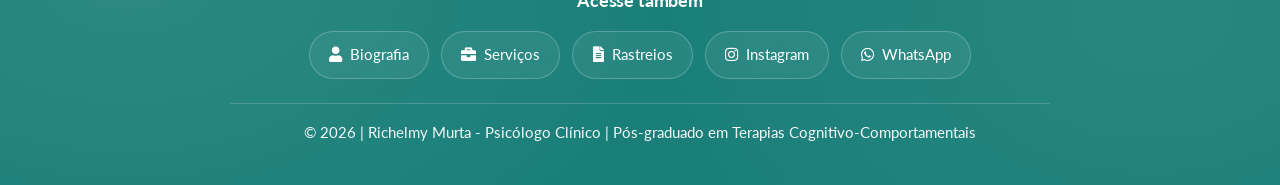
==== commit 11b8ac26: "chore(rastreios): fecha cache e metadados visuais v5" ====
--- a/index.html
+++ b/index.html
@@ -27,11 +27,10 @@
     <meta property="og:type" content="website" />
     <meta property="og:title" content="Psicólogo Clínico | TCC & Terapia do Esquema" />
     <meta property="og:description" content="Atendimento psicológico especializado, com foco em segurança emocional, clareza clínica e estratégias práticas para o seu dia a dia." />
-    <meta property="og:image" content="https://i.pinimg.com/originals/8b/f8/ff/8bf8ff364dc447b4e60a9e8d92acbba3.jpg" />
-    <meta property="og:url" content="https://ricmurtapsicologia.github.io/OnePage-Terapia/" />
+    <meta property="og:image" content="https://ricmurtapsicologia.github.io/Inicio-de-Jornada-Terapeutica/assets/heroes/geral.jpg?v=5.0.0" />
+    <meta property="og:url" content="https://ricmurtapsicologia.github.io/Inicio-de-Jornada-Terapeutica/" />
 
     <meta name="theme-color" content="#1b7f79" />
-    <link rel="icon" href="https://i.pinimg.com/originals/8b/f8/ff/8bf8ff364dc447b4e60a9e8d92acbba3.jpg" />
 
     <!-- Fonts -->
     <link rel="preconnect" href="https://fonts.googleapis.com" />
